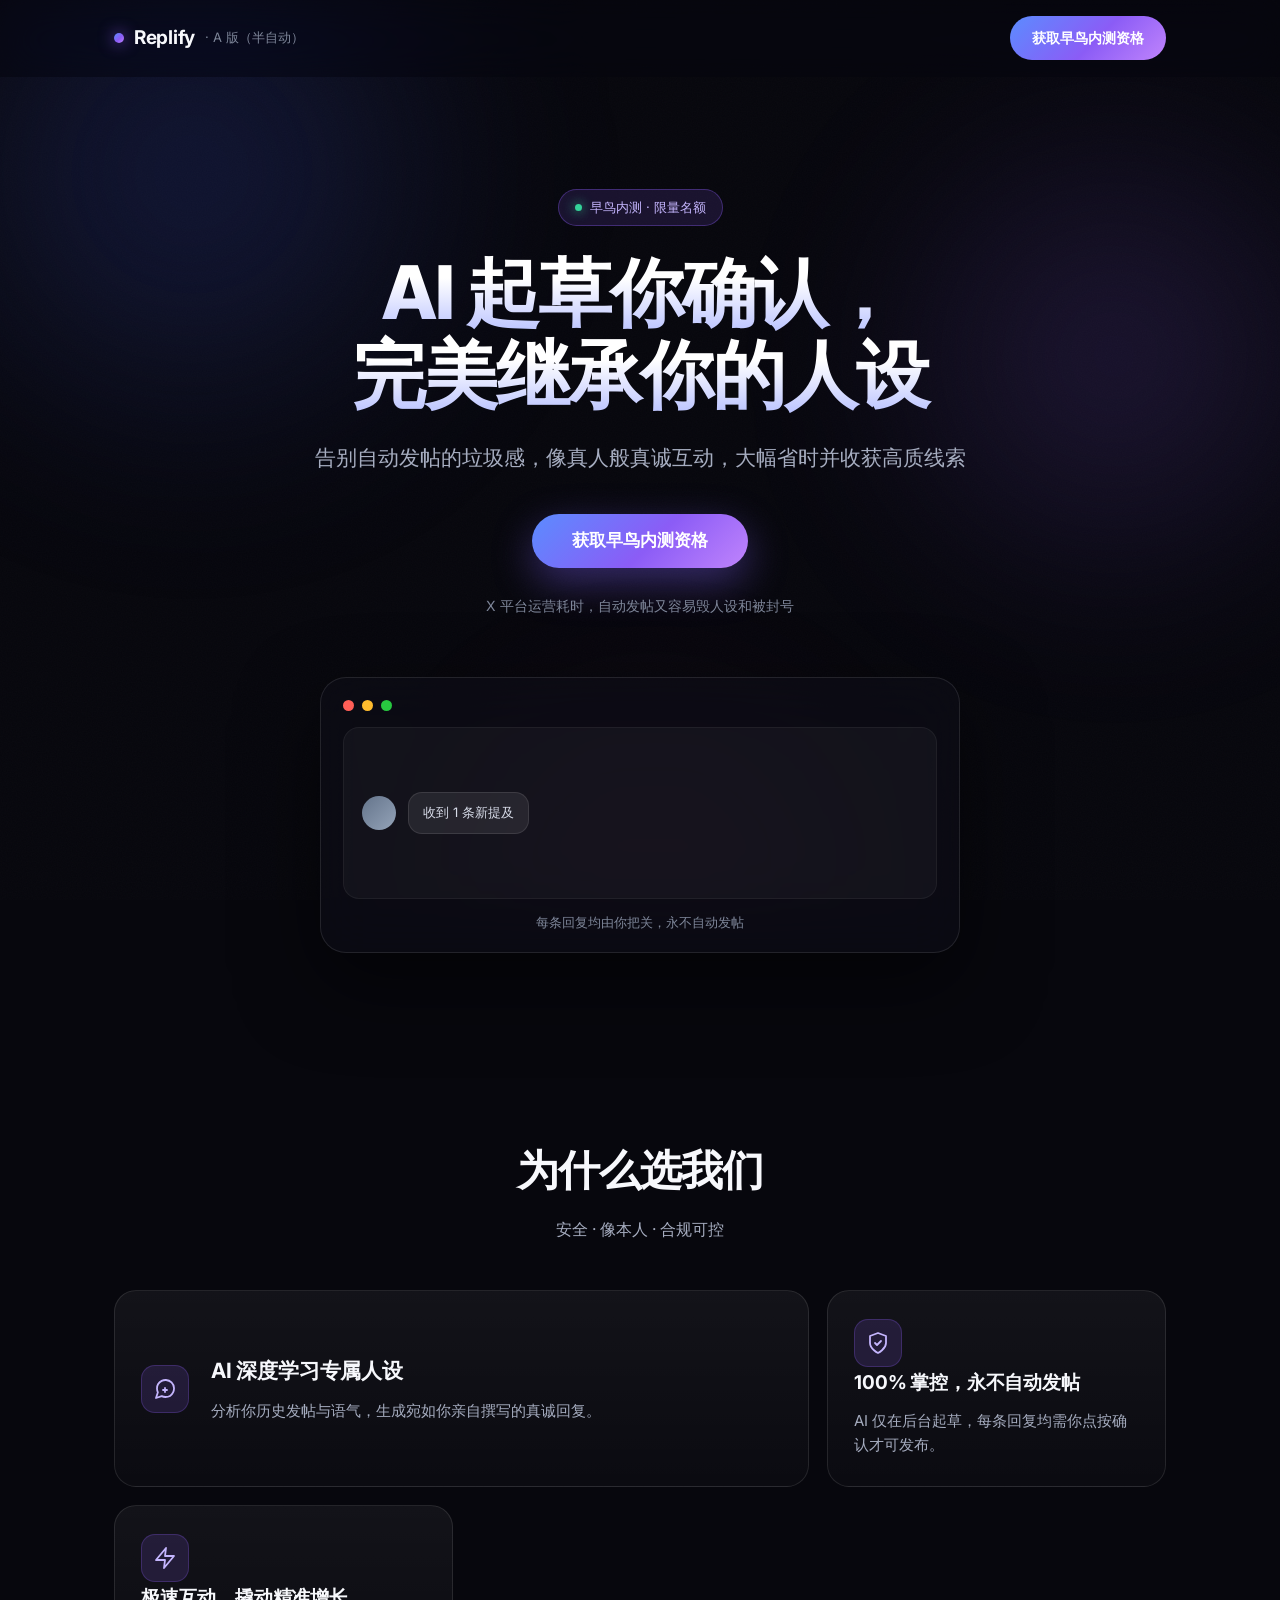
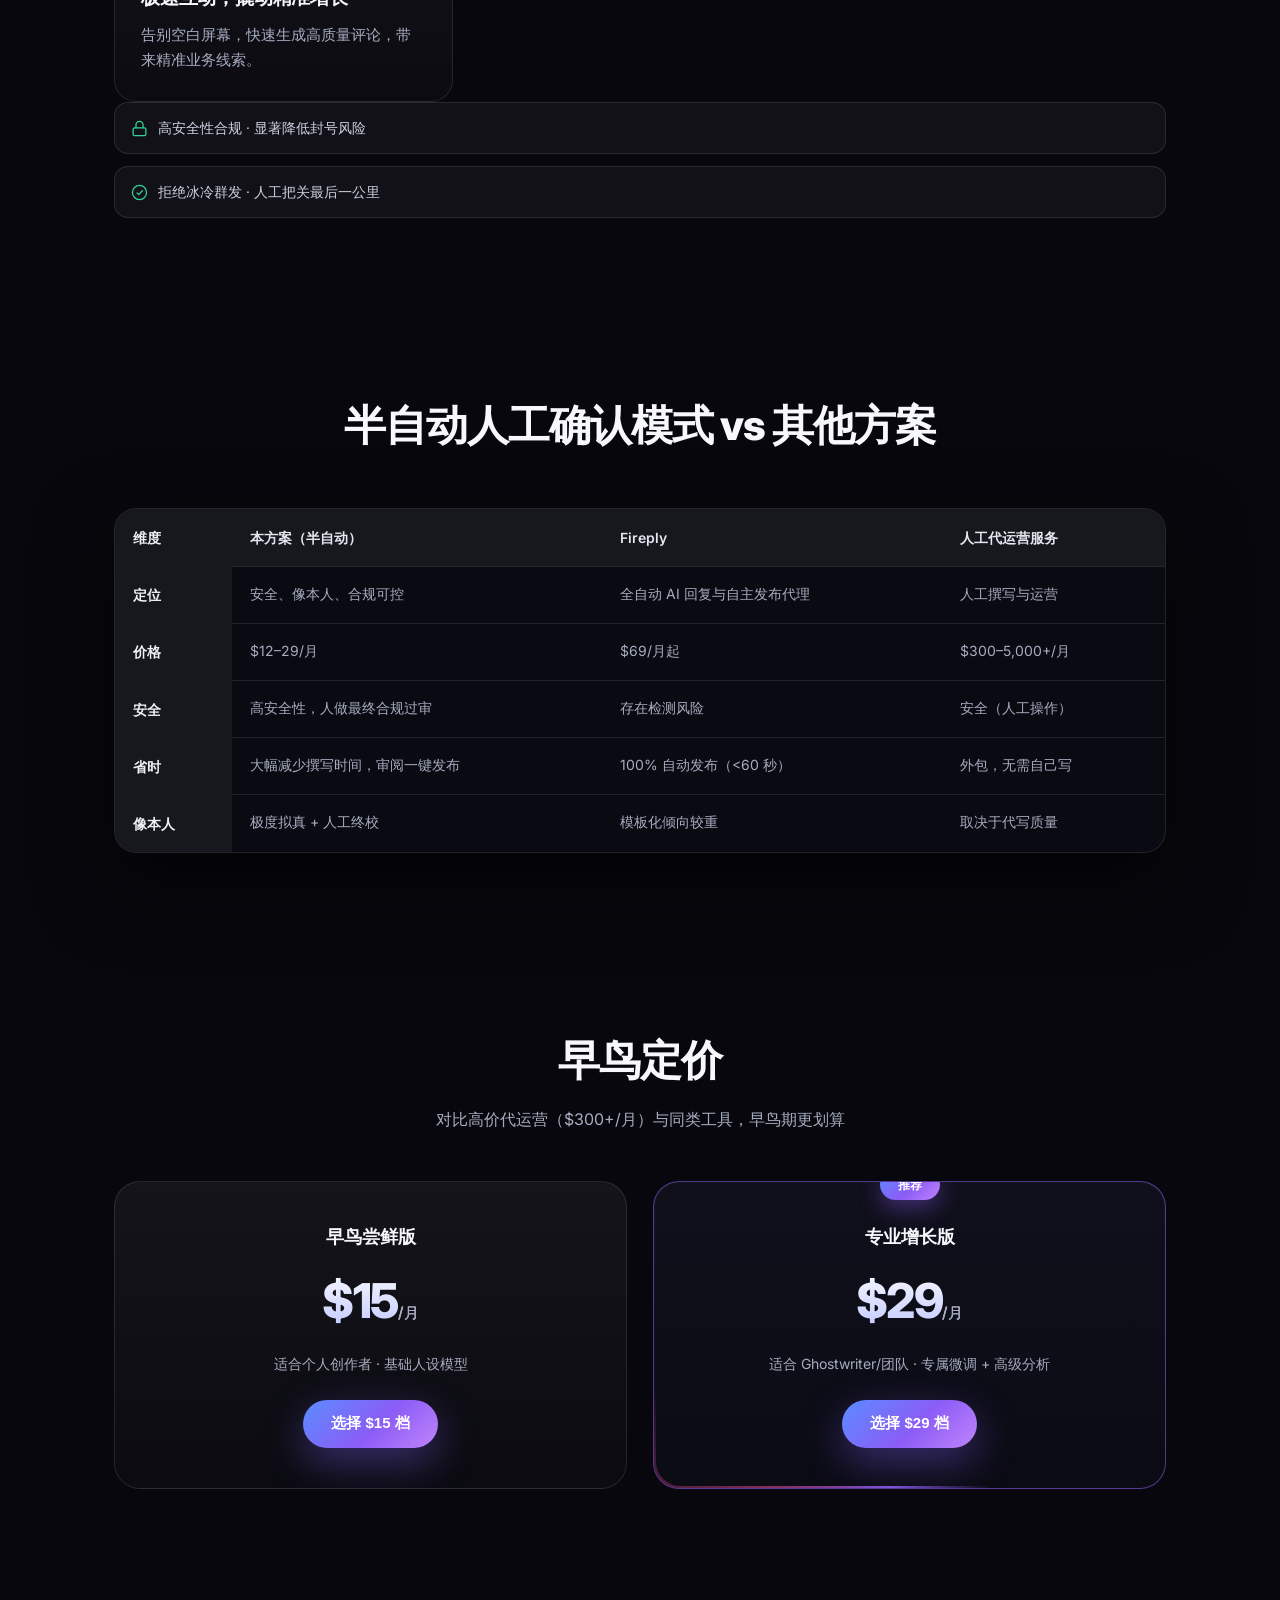
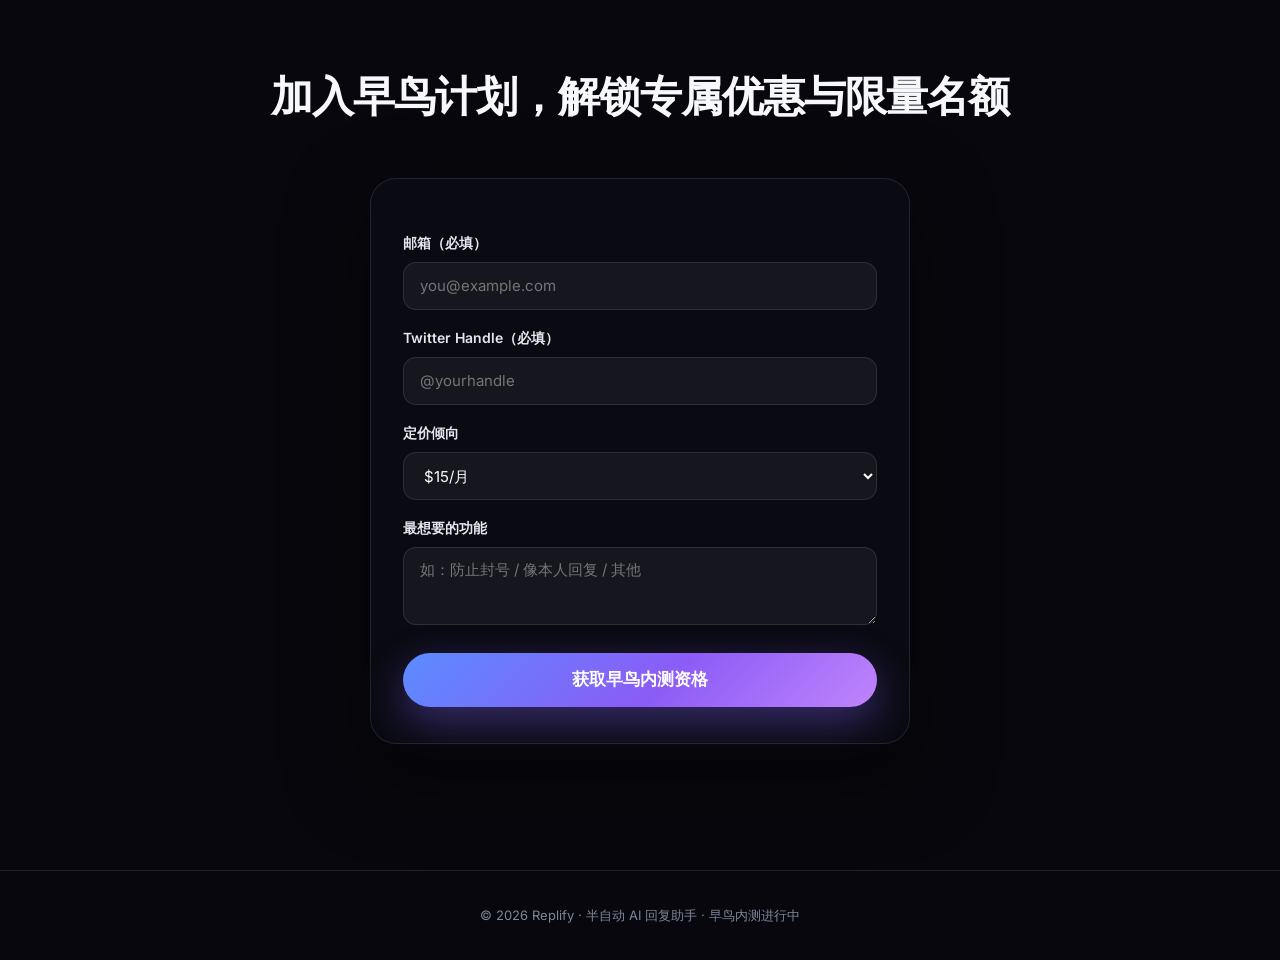
==== a/index.html @ 4a79d8d2 "接入 Cloudflare Worker 埋点端点 (b2-track)" ====
<!DOCTYPE html>
<html lang="zh-CN" data-variant="A">
<head>
<meta charset="UTF-8">
<meta name="viewport" content="width=device-width, initial-scale=1.0">
<link rel="icon" href="data:image/svg+xml,%3Csvg xmlns='http://www.w3.org/2000/svg' viewBox='0 0 32 32'%3E%3Cdefs%3E%3ClinearGradient id='g' x1='0' y1='0' x2='1' y2='1'%3E%3Cstop offset='0' stop-color='%235b8cff'/%3E%3Cstop offset='1' stop-color='%238b5cf6'/%3E%3C/linearGradient%3E%3C/defs%3E%3Crect width='32' height='32' rx='8' fill='url(%23g)'/%3E%3Ctext x='16' y='22' font-family='Arial,sans-serif' font-size='18' font-weight='bold' fill='%23fff' text-anchor='middle'%3ER%3C/text%3E%3C/svg%3E">
<title>A 版 · AI起草你确认，完美继承你的人设</title>
<link rel="preconnect" href="https://fonts.googleapis.com">
<link rel="preconnect" href="https://fonts.gstatic.com" crossorigin>
<link rel="stylesheet" href="https://fonts.googleapis.com/css2?family=Inter:wght@300;400;500;600;700;800&display=swap">
<link rel="stylesheet" href="../style.css">
</head>
<body>
<script>window.B2_TRACK_ENDPOINT = window.B2_TRACK_ENDPOINT || 'https://b2-track.luckystart142857.workers.dev/track';</script>

<!-- 装饰层：极光 + 颗粒 + 滚动进度（纯视觉，不影响可访问性） -->
<div class="aurora" aria-hidden="true"><i class="a1"></i><i class="a2"></i><i class="a3"></i></div>
<div class="grain" aria-hidden="true"></div>
<div class="scroll-progress" aria-hidden="true"></div>

<!-- 导航 -->
<nav>
  <div class="nav-inner">
    <div class="brand"><span class="dot"></span>Replify<span class="brand-sub">· A 版（半自动）</span></div>
    <a class="nav-cta" href="#lead-form" data-cta data-cta-position="nav">获取早鸟内测资格</a>
  </div>
</nav>

<!-- Hero -->
<section class="hero">
  <div class="container">
    <span class="badge">早鸟内测 · 限量名额</span>
    <h1><span class="line">AI 起草你确认，</span><span class="line">完美继承你的人设</span></h1>
    <p class="sub">告别自动发帖的垃圾感，像真人般真诚互动，大幅省时并收获高质线索</p>
    <button class="cta-btn" data-cta data-cta-position="hero_main">获取早鸟内测资格</button>
    <p class="pain">X 平台运营耗时，自动发帖又容易毁人设和被封号</p>

    <!-- 产品动图演示：AI起草 → 人工确认 → 发送 -->
    <div class="demo" role="group" aria-label="产品演示：AI 起草，你确认后发送">
      <div class="demo-head"><i style="background:#ff5f57"></i><i style="background:#febc2e"></i><i style="background:#28c840"></i></div>
      <div class="demo-stage">
        <div class="st st-0">
          <div class="msg-row"><span class="avatar av-in"></span><div class="msg-bubble">收到 1 条新提及</div></div>
        </div>
        <div class="st st-1">
          <div class="typing"><i></i><i></i><i></i><span>AI 起草中…</span></div>
        </div>
        <div class="st st-2">
          <div class="draft-row"><span class="avatar av-draft"></span><div class="draft-bars"><span class="draft-bar b1"></span><span class="draft-bar b2"></span></div></div>
          <div class="draft-tag">草稿：自然 · 像本人</div>
        </div>
        <div class="st st-3">
          <button class="confirm-cta" type="button">✓ 我确认，发送（演示）</button>
          <div class="confirm-note">仅在你确认后才会发布</div>
        </div>
        <div class="st st-4">
          <div class="sent"><span class="ok-ring">✓</span> 已发送 · 每条回复均由你把关</div>
        </div>
      </div>
      <p class="demo-note">每条回复均由你把关，永不自动发帖</p>
    </div>
  </div>
</section>

<!-- 卖点（Bento 网格） -->
<section>
  <div class="container reveal">
    <div class="sec-head" style="--i:0"><h2>为什么选我们</h2><p>安全 · 像本人 · 合规可控</p></div>
    <div class="features">
      <div class="f-card wide" style="--i:1">
        <div class="f-icon">
          <svg viewBox="0 0 24 24" fill="none" stroke="currentColor" stroke-width="1.8" stroke-linecap="round" stroke-linejoin="round" aria-hidden="true"><path d="M21 11.5a8.38 8.38 0 0 1-.9 3.8 8.5 8.5 0 0 1-7.6 4.7 8.38 8.38 0 0 1-3.8-.9L3 21l1.9-5.7a8.38 8.38 0 0 1-.9-3.8 8.5 8.5 0 0 1 4.7-7.6 8.38 8.38 0 0 1 3.8-.9h.5a8.48 8.48 0 0 1 8 8v.5z"/><path d="M12 11v4"/><path d="M10 13h4"/></svg>
        </div>
        <div class="f-text">
          <h3>AI 深度学习专属人设</h3>
          <p>分析你历史发帖与语气，生成宛如你亲自撰写的真诚回复。</p>
        </div>
      </div>
      <div class="f-card tall" style="--i:2">
        <div class="f-icon">
          <svg viewBox="0 0 24 24" fill="none" stroke="currentColor" stroke-width="1.8" stroke-linecap="round" stroke-linejoin="round" aria-hidden="true"><path d="M12 22s8-4 8-10V5l-8-3-8 3v7c0 6 8 10 8 10z"/><path d="m9 12 2 2 4-4"/></svg>
        </div>
        <h3>100% 掌控，永不自动发帖</h3>
        <p>AI 仅在后台起草，每条回复均需你点按确认才可发布。</p>
      </div>
      <div class="f-card tall" style="--i:3">
        <div class="f-icon">
          <svg viewBox="0 0 24 24" fill="none" stroke="currentColor" stroke-width="1.8" stroke-linecap="round" stroke-linejoin="round" aria-hidden="true"><path d="M13 2 3 14h9l-1 8 10-12h-9l1-8z"/></svg>
        </div>
        <h3>极速互动，撬动精准增长</h3>
        <p>告别空白屏幕，快速生成高质量评论，带来精准业务线索。</p>
      </div>
    </div>
    <div class="trust" style="--i:4">
      <span><svg viewBox="0 0 24 24" fill="none" stroke="currentColor" stroke-width="1.8" stroke-linecap="round" stroke-linejoin="round" aria-hidden="true"><rect x="3" y="11" width="18" height="11" rx="2"/><path d="M7 11V7a5 5 0 0 1 10 0v4"/></svg>高安全性合规 · 显著降低封号风险</span>
      <span><svg viewBox="0 0 24 24" fill="none" stroke="currentColor" stroke-width="1.8" stroke-linecap="round" stroke-linejoin="round" aria-hidden="true"><circle cx="12" cy="12" r="10"/><path d="m8.5 12.5 2.5 2.5 5-5.5"/></svg>拒绝冰冷群发 · 人工把关最后一公里</span>
    </div>
  </div>
</section>

<!-- 对比 -->
<section>
  <div class="container reveal">
    <div class="sec-head" style="--i:0"><h2>半自动人工确认模式 vs 其他方案</h2></div>
    <div class="tbl-wrap" style="--i:1">
      <table>
        <tr><th>维度</th><th>本方案（半自动）</th><th>Fireply</th><th>人工代运营服务</th></tr>
        <tr><th scope="row">定位</th><td>安全、像本人、合规可控</td><td>全自动 AI 回复与自主发布代理</td><td>人工撰写与运营</td></tr>
        <tr><th scope="row">价格</th><td>$12–29/月</td><td>$69/月起</td><td>$300–5,000+/月</td></tr>
        <tr><th scope="row">安全</th><td>高安全性，人做最终合规过审</td><td>存在检测风险</td><td>安全（人工操作）</td></tr>
        <tr><th scope="row">省时</th><td>大幅减少撰写时间，审阅一键发布</td><td>100% 自动发布（&lt;60 秒）</td><td>外包，无需自己写</td></tr>
        <tr><th scope="row">像本人</th><td>极度拟真 + 人工终校</td><td>模板化倾向较重</td><td>取决于代写质量</td></tr>
      </table>
    </div>
  </div>
</section>

<!-- 定价 -->
<section>
  <div class="container reveal">
    <div class="sec-head" style="--i:0"><h2>早鸟定价</h2><p>对比高价代运营（$300+/月）与同类工具，早鸟期更划算</p></div>
    <div class="pricing">
      <div class="price-card" style="--i:1">
        <h3>早鸟尝鲜版</h3>
        <div class="price">$15<span>/月</span></div>
        <p class="price-note">适合个人创作者 · 基础人设模型</p>
        <button class="cta-btn" data-cta data-cta-position="pricing_card" data-card-price="15">选择 $15 档</button>
      </div>
      <div class="price-card recommend" style="--i:2">
        <span class="flag">推荐</span>
        <h3>专业增长版</h3>
        <div class="price">$29<span>/月</span></div>
        <p class="price-note">适合 Ghostwriter/团队 · 专属微调 + 高级分析</p>
        <button class="cta-btn" data-cta data-cta-position="pricing_card" data-card-price="29">选择 $29 档</button>
      </div>
    </div>
  </div>
</section>

<!-- 表单 -->
<section>
  <div class="container reveal">
    <div class="sec-head" style="--i:0"><h2>加入早鸟计划，解锁专属优惠与限量名额</h2></div>
    <form id="lead-form" style="--i:1">
      <label for="email">邮箱（必填）</label>
      <input type="email" id="email" name="email" required placeholder="you@example.com">
      <label for="twitter">Twitter Handle（必填）</label>
      <input type="text" id="twitter" name="twitter" required placeholder="@yourhandle">
      <label for="pricing">定价倾向</label>
      <select id="pricing" name="pricing">
        <option value="15_monthly">$15/月</option>
        <option value="29_monthly">$29/月</option>
        <option value="none">还不确定</option>
      </select>
      <label for="intent">最想要的功能</label>
      <textarea id="intent" name="intent" placeholder="如：防止封号 / 像本人回复 / 其他"></textarea>
      <button type="submit" class="cta-btn" style="margin-top:20px;width:100%" data-cta data-cta-position="footer_sub">获取早鸟内测资格</button>
      <div class="form-ok" id="form-ok">✓ 已提交！我们会尽快联系你（本次为内测报名，未产生费用）。</div>
    </form>
  </div>
</section>

<footer>© 2026 Replify · 半自动 AI 回复助手 · 早鸟内测进行中</footer>

<script src="../track.js"></script>
<script src="../motion.js"></script>
<script>B2BindLeadForm(document.getElementById('lead-form'));</script>
</body>
</html>
---- style.css ----
/* ============================================================
   B2 落地页高端视觉 v8 —— 设计技能升级版
   依据：taste-skill(anti-slop) / impeccable(动效) /
         ui-ux-pro-max(Bento+可访问性) / shadcn(块结构) /
         brand-design-md(Apple 留白 + Linear 精准 + Claude 暖强调)
   设计读法：Premium Consumer SaaS Landing · Dark Tech · Bento
   唯一自变量仍 = 定位文案（A/B 共用此样式）
   ============================================================ */
:root {
  --bg: #07070d;
  --bg-soft: #0d0d16;
  --panel: rgba(255,255,255,.045);
  --panel-strong: rgba(255,255,255,.07);
  --line: rgba(255,255,255,.10);
  --line-strong: rgba(255,255,255,.17);
  --glass: rgba(13,13,22,.72);
  --ink: #f7f8fc;
  --muted: #a6adc0;
  --muted-2: #7e8699;
  --blue: #5b8cff;
  --violet: #8b5cf6;
  --pink: #ec4899;
  --green: #34d399;
  --grad: linear-gradient(135deg,#5b8cff 0%,#8b5cf6 55%,#c084fc 100%);
  --radius: 22px;
  --radius-sm: 14px;
  --shadow-lg: 0 30px 80px rgba(0,0,0,.55);
  --ease: cubic-bezier(.16,1,.3,1);
}
* { box-sizing: border-box; margin: 0; padding: 0; }
html { scroll-behavior: smooth; }
body {
  font-family: "Inter", -apple-system, BlinkMacSystemFont, "SF Pro Display", "Segoe UI", "PingFang SC", "Microsoft YaHei", sans-serif;
  background: var(--bg);
  color: var(--ink);
  line-height: 1.65;
  -webkit-font-smoothing: antialiased;
  text-rendering: optimizeLegibility;
  overflow-x: hidden;
}
.container { max-width: 1100px; margin: 0 auto; padding: 0 24px; }

/* ========== 装饰层：极光 + 颗粒 + 滚动进度 ========== */
.aurora { position: fixed; inset: 0; z-index: -1; overflow: hidden; pointer-events: none; }
.aurora i { position: absolute; border-radius: 50%; filter: blur(90px); opacity: .5; will-change: transform; }
.aurora .a1 { width: 58vw; height: 58vw; left: -14vw; top: -22vh; background: radial-gradient(circle, rgba(59,80,200,.55), transparent 62%); animation: drift1 26s ease-in-out infinite alternate; }
.aurora .a2 { width: 50vw; height: 50vw; right: -12vw; top: 4vh; background: radial-gradient(circle, rgba(139,92,246,.42), transparent 60%); animation: drift2 32s ease-in-out infinite alternate; }
.aurora .a3 { width: 42vw; height: 42vw; left: 30vw; bottom: -28vh; background: radial-gradient(circle, rgba(236,72,153,.20), transparent 62%); animation: drift3 38s ease-in-out infinite alternate; }
@keyframes drift1 { from { transform: translate3d(0,0,0) scale(1); } to { transform: translate3d(6vw,4vh,0) scale(1.08); } }
@keyframes drift2 { from { transform: translate3d(0,0,0) scale(1); } to { transform: translate3d(-5vw,6vh,0) scale(1.12); } }
@keyframes drift3 { from { transform: translate3d(0,0,0) scale(1); } to { transform: translate3d(4vw,-5vh,0) scale(1.1); } }
.grain { position: fixed; inset: 0; z-index: 0; pointer-events: none; opacity: .05; background-image: url("data:image/svg+xml,%3Csvg xmlns='http://www.w3.org/2000/svg' width='200' height='200'%3E%3Cfilter id='n'%3E%3CfeTurbulence type='fractalNoise' baseFrequency='0.8' numOctaves='2'/%3E%3C/filter%3E%3Crect width='100%25' height='100%25' filter='url(%23n)' opacity='0.5'/%3E%3C/svg%3E"); }
.scroll-progress { position: fixed; top: 0; left: 0; height: 2px; width: 0; background: linear-gradient(90deg, var(--blue), var(--violet), var(--pink)); z-index: 300; transition: width .1s linear; }

/* ========== 顶部导航（玻璃拟态 + 滚动态） ========== */
nav {
  position: sticky; top: 0; z-index: 100;
  backdrop-filter: blur(20px) saturate(160%); -webkit-backdrop-filter: blur(20px) saturate(160%);
  background: rgba(7,7,13,.55);
  border-bottom: 1px solid transparent;
  transition: background .3s, box-shadow .3s, border-color .3s;
}
nav.scrolled { background: rgba(7,7,13,.82); border-bottom-color: var(--line); box-shadow: 0 10px 34px rgba(0,0,0,.35); }
.nav-inner { display: flex; align-items: center; justify-content: space-between; padding: 16px 24px; max-width: 1100px; margin: 0 auto; }
.brand { font-size: 19px; font-weight: 700; letter-spacing: -0.3px; display: flex; align-items: center; gap: 10px; }
.brand .dot { width: 10px; height: 10px; border-radius: 50%; background: var(--grad); box-shadow: 0 0 16px rgba(139,92,246,.9); }
.brand-sub { color: var(--muted-2); font-weight: 400; font-size: 13px; letter-spacing: 0; }
.nav-cta { min-height: 44px; display: inline-flex; align-items: center; font-size: 14px; font-weight: 600; padding: 0 22px; border-radius: 999px; background: var(--grad); color: #fff; text-decoration: none; transition: transform .2s var(--ease), box-shadow .25s, filter .2s; }
.nav-cta:hover { transform: translateY(-1px); box-shadow: 0 10px 28px rgba(139,92,246,.45); filter: brightness(1.08); }

/* ========== Hero ========== */
.hero { text-align: center; padding: 112px 0 96px; position: relative; }
.badge { display: inline-flex; align-items: center; gap: 8px; background: rgba(139,92,246,.14); color: #c4b5fd; border: 1px solid rgba(139,92,246,.35); padding: 7px 16px; border-radius: 999px; font-size: 13px; margin-bottom: 26px; animation: riseIn .7s var(--ease) both; }
.badge::before { content: ""; width: 7px; height: 7px; border-radius: 50%; background: var(--green); box-shadow: 0 0 12px var(--green); animation: livePulse 2s ease-in-out infinite; }
@keyframes livePulse { 0%,100% { box-shadow: 0 0 0 0 rgba(52,211,153,.5); } 50% { box-shadow: 0 0 0 7px rgba(52,211,153,0); } }
h1 { font-size: clamp(42px, 6vw, 74px); font-weight: 800; letter-spacing: -2px; line-height: 1.1; max-width: 820px; margin: 0 auto; }
h1 .line { display: block; background: linear-gradient(180deg, #fff 32%, #b9c2ff 100%); -webkit-background-clip: text; background-clip: text; -webkit-text-fill-color: transparent; animation: riseIn .8s var(--ease) both; }
h1 .line + .line { animation-delay: .1s; }
@keyframes riseIn { from { opacity: 0; transform: translateY(28px); } to { opacity: 1; transform: none; } }
.sub { font-size: clamp(17px, 2vw, 21px); color: var(--muted); max-width: 660px; margin: 26px auto 38px; animation: riseIn .8s var(--ease) .18s both; }
.cta-btn { position: relative; overflow: hidden; display: inline-flex; align-items: center; justify-content: center; min-height: 54px; background: var(--grad); color: #fff; padding: 0 40px; border-radius: 999px; font-size: 17px; font-weight: 600; border: none; cursor: pointer; text-decoration: none; box-shadow: 0 14px 40px rgba(124,94,246,.4); transition: transform .2s var(--ease), box-shadow .25s, filter .2s; animation: riseIn .8s var(--ease) .26s both; }
.cta-btn:hover { transform: translateY(-2px) scale(1.02); box-shadow: 0 20px 52px rgba(124,94,246,.55); filter: brightness(1.08); }
.cta-btn:active { transform: translateY(0) scale(.99); }
.cta-btn::after { content: ""; position: absolute; top: 0; left: -80%; width: 45%; height: 100%; background: linear-gradient(105deg, transparent, rgba(255,255,255,.4), transparent); transform: skewX(-20deg); animation: shine 3.6s ease-in-out infinite; }
@keyframes shine { 0%,55% { left: -80%; } 100% { left: 140%; } }
.pain { color: var(--muted-2); font-size: 14px; margin-top: 26px; animation: riseIn .8s var(--ease) .34s both; }

/* ========== 产品动图演示（focal moment） ========== */
.demo { position: relative; max-width: 640px; margin: 60px auto 0; text-align: left; background: var(--glass); border: 1px solid var(--line); border-radius: 26px; padding: 22px 22px 18px; box-shadow: var(--shadow-lg); backdrop-filter: blur(26px) saturate(150%); -webkit-backdrop-filter: blur(26px) saturate(150%); animation: riseIn .9s var(--ease) .4s both; }
.demo-head { display: flex; align-items: center; gap: 8px; margin-bottom: 16px; }
.demo-head i { width: 11px; height: 11px; border-radius: 50%; display: inline-block; }
.demo-stage { position: relative; min-height: 172px; background: rgba(255,255,255,.035); border: 1px solid rgba(255,255,255,.05); border-radius: 16px; overflow: hidden; }
.st { position: absolute; inset: 0; padding: 18px; display: flex; flex-direction: column; justify-content: center; gap: 12px; opacity: 0; transform: translateY(12px); transition: opacity .45s var(--ease), transform .45s var(--ease); }
.demo.st0 .st-0, .demo.st1 .st-1, .demo.st2 .st-2, .demo.st3 .st-3, .demo.st4 .st-4, .demo.static .st-4 { opacity: 1; transform: none; }
.demo.static .st-3, .demo.static .st-2, .demo.static .st-1, .demo.static .st-0 { opacity: 0; }
/* A/B 状态 0：收到/监控 */
.msg-row { display: flex; align-items: center; gap: 12px; }
.avatar { width: 34px; height: 34px; border-radius: 50%; flex-shrink: 0; }
.av-in { background: linear-gradient(135deg,#64748b,#94a3b8); }
.av-draft { background: linear-gradient(135deg,#5b8cff,#8b5cf6); }
.msg-bubble { background: rgba(255,255,255,.08); border: 1px solid var(--line); border-radius: 14px; padding: 9px 14px; font-size: 13px; color: #d7dbe8; }
.monitor-row { display: flex; align-items: center; gap: 14px; }
.radar { position: relative; width: 52px; height: 52px; border-radius: 50%; border: 1px solid rgba(139,92,246,.55); overflow: hidden; flex-shrink: 0; background: rgba(139,92,246,.08); }
.radar::before { content: ""; position: absolute; inset: -30%; background: conic-gradient(from 0deg, rgba(139,92,246,.9), transparent 70deg); animation: spin 2.4s linear infinite; }
@keyframes spin { to { transform: rotate(360deg); } }
.radar::after { content: ""; position: absolute; inset: 38%; border-radius: 50%; background: rgba(139,92,246,.6); }
.monitor-text { font-size: 14px; color: #d7dbe8; }
.monitor-text small { display: block; color: var(--muted-2); font-size: 12px; margin-top: 2px; }
/* 状态 1：AI 起草（打字点） */
.typing { display: flex; align-items: center; gap: 9px; color: #c4b5fd; font-size: 13px; }
.typing i { width: 7px; height: 7px; border-radius: 50%; background: currentColor; animation: blink 1.2s ease-in-out infinite; }
.typing i:nth-child(2) { animation-delay: .16s; }
.typing i:nth-child(3) { animation-delay: .32s; }
@keyframes blink { 0%,80%,100% { opacity: .22; transform: translateY(0); } 40% { opacity: 1; transform: translateY(-3px); } }
/* 状态 2：草稿出现（进度条填充） */
.draft-row { display: flex; align-items: center; gap: 12px; }
.draft-bars { flex: 1; display: flex; flex-direction: column; gap: 8px; }
.draft-bar { height: 11px; border-radius: 6px; background: linear-gradient(90deg, var(--blue), var(--violet)); transform-origin: left; animation: fillBar 1.1s var(--ease) both; }
.draft-bar.b2 { width: 68%; animation-delay: .14s; }
@keyframes fillBar { from { transform: scaleX(0); } to { transform: scaleX(1); } }
.draft-tag { font-size: 12px; color: var(--muted-2); }
/* 状态 3：确认按钮（呼吸光圈） */
.confirm-cta { align-self: flex-start; display: inline-flex; align-items: center; gap: 8px; background: var(--grad); color: #fff; border: none; border-radius: 999px; padding: 11px 24px; font-size: 14px; font-weight: 600; cursor: pointer; animation: confirmPulse 1.7s ease-in-out infinite; }
@keyframes confirmPulse { 0%,100% { box-shadow: 0 0 0 0 rgba(139,92,246,.5); } 50% { box-shadow: 0 0 0 11px rgba(139,92,246,0); } }
.confirm-note { font-size: 12px; color: var(--muted-2); }
/* 状态 4：已发送 */
.sent { display: flex; align-items: center; gap: 12px; color: var(--green); font-size: 15px; font-weight: 600; }
.ok-ring { width: 24px; height: 24px; border-radius: 50%; background: rgba(52,211,153,.14); border: 1px solid rgba(52,211,153,.55); display: inline-flex; align-items: center; justify-content: center; font-size: 13px; color: var(--green); animation: popIn .5s var(--ease) both; }
@keyframes popIn { from { transform: scale(.4); opacity: 0; } to { transform: scale(1); opacity: 1; } }
.demo-note { text-align: center; font-size: 12.5px; color: var(--muted-2); margin-top: 14px; }

/* ========== 区块标题 ========== */
section { padding: 86px 0; }
.sec-head { text-align: center; margin-bottom: 48px; }
.sec-head h2 { font-size: clamp(28px, 3.6vw, 42px); letter-spacing: -1px; font-weight: 800; }
.sec-head p { color: var(--muted); margin-top: 12px; font-size: 16px; }

/* ========== 卖点：Bento 网格 ========== */
.features { display: grid; grid-template-columns: repeat(6, 1fr); gap: 18px; }
.f-card { position: relative; overflow: hidden; grid-column: span 3; background: linear-gradient(180deg, rgba(255,255,255,.05), rgba(255,255,255,.02)); border: 1px solid var(--line); border-radius: var(--radius); padding: 28px 26px; transition: transform .25s var(--ease), border-color .25s, box-shadow .25s; }
.f-card::before { content: ""; position: absolute; top: 0; left: 0; right: 0; height: 1px; background: linear-gradient(90deg, transparent, rgba(255,255,255,.25), transparent); opacity: 0; transition: opacity .3s; }
.f-card:hover { transform: translateY(-4px); border-color: rgba(139,92,246,.42); box-shadow: 0 18px 50px rgba(0,0,0,.5); }
.f-card:hover::before { opacity: 1; }
.f-card.wide { grid-column: span 4; display: grid; grid-template-columns: auto 1fr; gap: 22px; align-items: center; }
.f-card.tall { grid-column: span 2; }
.f-icon { width: 48px; height: 48px; border-radius: 14px; display: flex; align-items: center; justify-content: center; background: rgba(139,92,246,.15); color: #c4b5fd; flex-shrink: 0; box-shadow: inset 0 0 0 1px rgba(139,92,246,.25); }
.f-icon svg { width: 24px; height: 24px; }
.f-card h3 { font-size: 19px; margin-bottom: 10px; letter-spacing: -0.2px; font-weight: 700; }
.f-card.wide h3 { font-size: 21px; }
.f-card p { color: var(--muted); font-size: 15px; }
.trust { grid-column: span 2; display: flex; flex-direction: column; gap: 12px; justify-content: center; }
.trust span { display: flex; align-items: center; gap: 10px; background: var(--panel); border: 1px solid var(--line); border-radius: var(--radius-sm); padding: 14px 16px; font-size: 13.5px; color: #cdd2e0; }
.trust svg { width: 17px; height: 17px; flex-shrink: 0; color: var(--green); }

/* ========== 对比表 ========== */
.tbl-wrap { border: 1px solid var(--line); border-radius: var(--radius); overflow: hidden; background: var(--glass); box-shadow: var(--shadow-lg); backdrop-filter: blur(20px); -webkit-backdrop-filter: blur(20px); }
table { width: 100%; border-collapse: collapse; font-size: 14px; }
th { text-align: left; padding: 17px 18px; background: rgba(255,255,255,.05); font-weight: 600; color: #e4e7f0; }
td { padding: 15px 18px; border-top: 1px solid var(--line); color: var(--muted); vertical-align: top; }
tr:hover td { background: rgba(139,92,246,.05); }
td:first-child, th:first-child { font-weight: 600; color: #eef0f7; }

/* ========== 定价 ========== */
.pricing { display: grid; grid-template-columns: repeat(2, 1fr); gap: 26px; }
.price-card { position: relative; overflow: hidden; background: linear-gradient(180deg, rgba(255,255,255,.055), rgba(255,255,255,.02)); border: 1px solid var(--line); border-radius: 26px; padding: 40px 32px; text-align: center; transition: transform .25s var(--ease), box-shadow .25s, border-color .25s; }
.price-card:hover { transform: translateY(-5px); box-shadow: 0 22px 56px rgba(0,0,0,.5); }
.price-card.recommend { border-color: rgba(139,92,246,.55); }
.price-card.recommend::before { content: ""; position: absolute; left: 50%; top: 50%; width: 240%; aspect-ratio: 1; transform: translate(-50%,-50%) rotate(0deg); background: conic-gradient(from 0deg, transparent 0 42%, rgba(139,92,246,.9) 52%, rgba(236,72,153,.55) 62%, transparent 72% 100%); animation: rotateSlow 7s linear infinite; pointer-events: none; }
.price-card.recommend::after { content: ""; position: absolute; inset: 1.5px; border-radius: 24.5px; background: linear-gradient(180deg, #10101c, #0b0b14); pointer-events: none; }
.price-card.recommend > * { position: relative; z-index: 1; }
@keyframes rotateSlow { to { transform: translate(-50%,-50%) rotate(360deg); } }
.price-card .flag { position: absolute; top: -13px; left: 50%; transform: translateX(-50%); background: var(--grad); color: #fff; font-size: 12px; font-weight: 700; padding: 6px 18px; border-radius: 999px; box-shadow: 0 8px 22px rgba(139,92,246,.4); z-index: 2; }
.price-card h3 { font-size: 18px; margin-bottom: 10px; font-weight: 700; }
.price { font-size: 48px; font-weight: 800; letter-spacing: -1.5px; background: linear-gradient(180deg,#fff,#b9c2ff); -webkit-background-clip: text; background-clip: text; -webkit-text-fill-color: transparent; }
.price span { font-size: 15px; color: var(--muted); -webkit-text-fill-color: var(--muted); font-weight: 500; letter-spacing: 0; }
.price-note { color: var(--muted); font-size: 14px; margin: 12px 0 24px; }
.price-card .cta-btn { font-size: 15px; min-height: 48px; padding: 0 28px; animation: none; }

/* ========== 表单 ========== */
form { background: var(--glass); border: 1px solid var(--line); border-radius: 26px; padding: 36px 32px; max-width: 540px; margin: 0 auto; box-shadow: var(--shadow-lg); backdrop-filter: blur(24px); -webkit-backdrop-filter: blur(24px); }
label { display: block; margin: 16px 0 8px; font-size: 14px; font-weight: 600; color: #e4e7f0; }
input, select, textarea { width: 100%; min-height: 48px; padding: 12px 16px; border: 1px solid var(--line); border-radius: 13px; font-size: 15px; font-family: inherit; background: rgba(255,255,255,.05); color: #fff; transition: border-color .2s, box-shadow .2s; }
input:focus, select:focus, textarea:focus { outline: none; border-color: rgba(139,92,246,.65); box-shadow: 0 0 0 3px rgba(139,92,246,.18); }
select option { background: #14141f; color: #fff; }
textarea { resize: vertical; min-height: 78px; }
.form-ok { display: none; background: rgba(52,211,153,.12); color: var(--green); border: 1px solid rgba(52,211,153,.4); border-radius: 13px; padding: 13px 16px; margin-top: 16px; font-size: 14px; }

/* ========== 滚动浮现 + 交错（track.js 提供 .js-ready/.in） ========== */
.js-ready .reveal { opacity: 0; transform: translateY(30px); transition: opacity .75s var(--ease), transform .75s var(--ease); }
.reveal.in { opacity: 1; transform: none; }
.js-ready .reveal .f-card, .js-ready .reveal .trust, .js-ready .reveal .tbl-wrap, .js-ready .reveal .price-card, .js-ready .reveal .sec-head { opacity: 0; transform: translateY(20px); transition: opacity .55s var(--ease) calc(var(--i, 0) * 90ms), transform .55s var(--ease) calc(var(--i, 0) * 90ms); }
.reveal.in .f-card, .reveal.in .trust, .reveal.in .tbl-wrap, .reveal.in .price-card, .reveal.in .sec-head { opacity: 1; transform: none; }

footer { text-align: center; color: var(--muted-2); padding: 34px 0; font-size: 13px; border-top: 1px solid var(--line); margin-top: 40px; }

/* ========== 可访问性：焦点环 + 触控 + 动效开关 ========== */
:focus-visible { outline: 2px solid var(--blue); outline-offset: 3px; border-radius: 8px; }
@media (max-width: 760px) {
  .features, .pricing { grid-template-columns: 1fr; }
  .f-card.wide, .f-card.tall, .f-card, .trust { grid-column: span 1; }
  .f-card.wide { grid-template-columns: 1fr; }
  .hero { padding: 76px 0 64px; }
  .nav-inner { padding: 12px 16px; }
  h1 { letter-spacing: -1px; }
}
@media (prefers-reduced-motion: reduce) {
  *, *::before, *::after { animation-duration: .01ms !important; animation-iteration-count: 1 !important; transition-duration: .01ms !important; scroll-behavior: auto !important; }
  .aurora i { animation: none; }
  .cta-btn::after { display: none; }
}
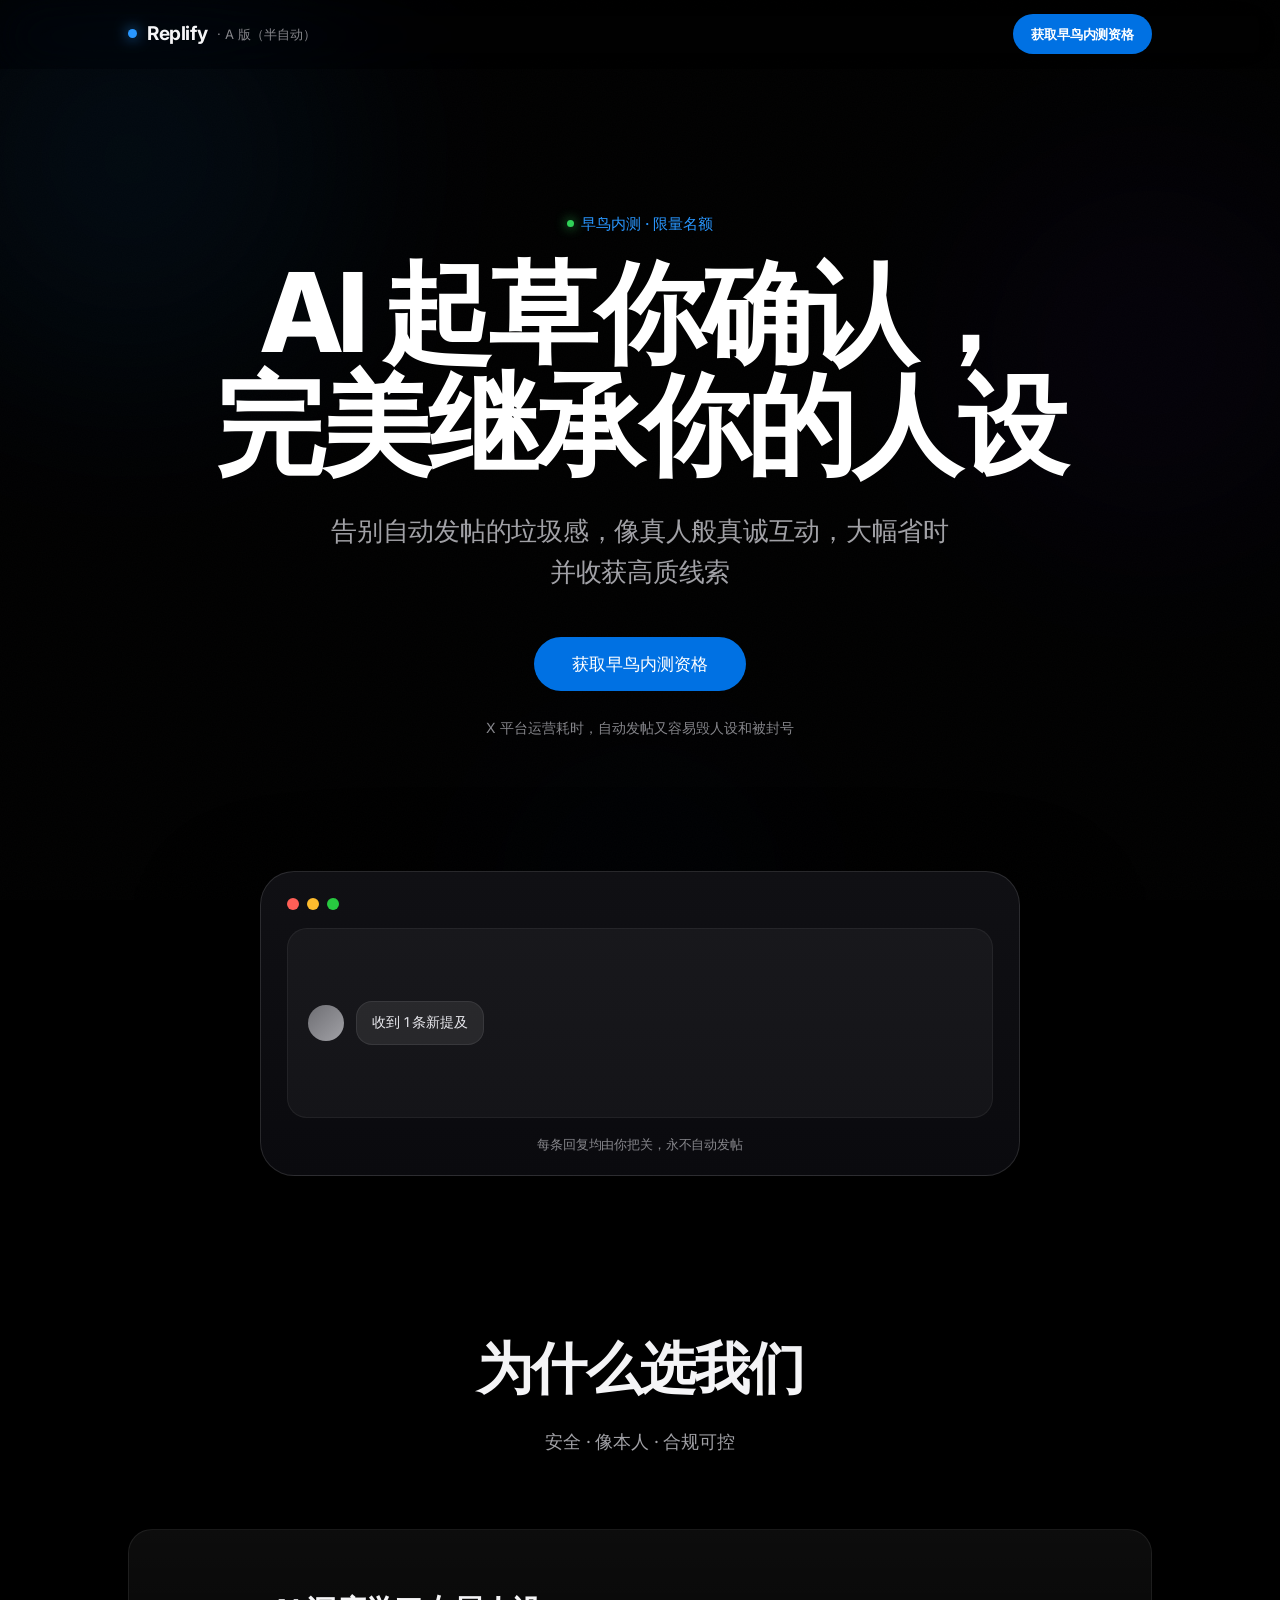
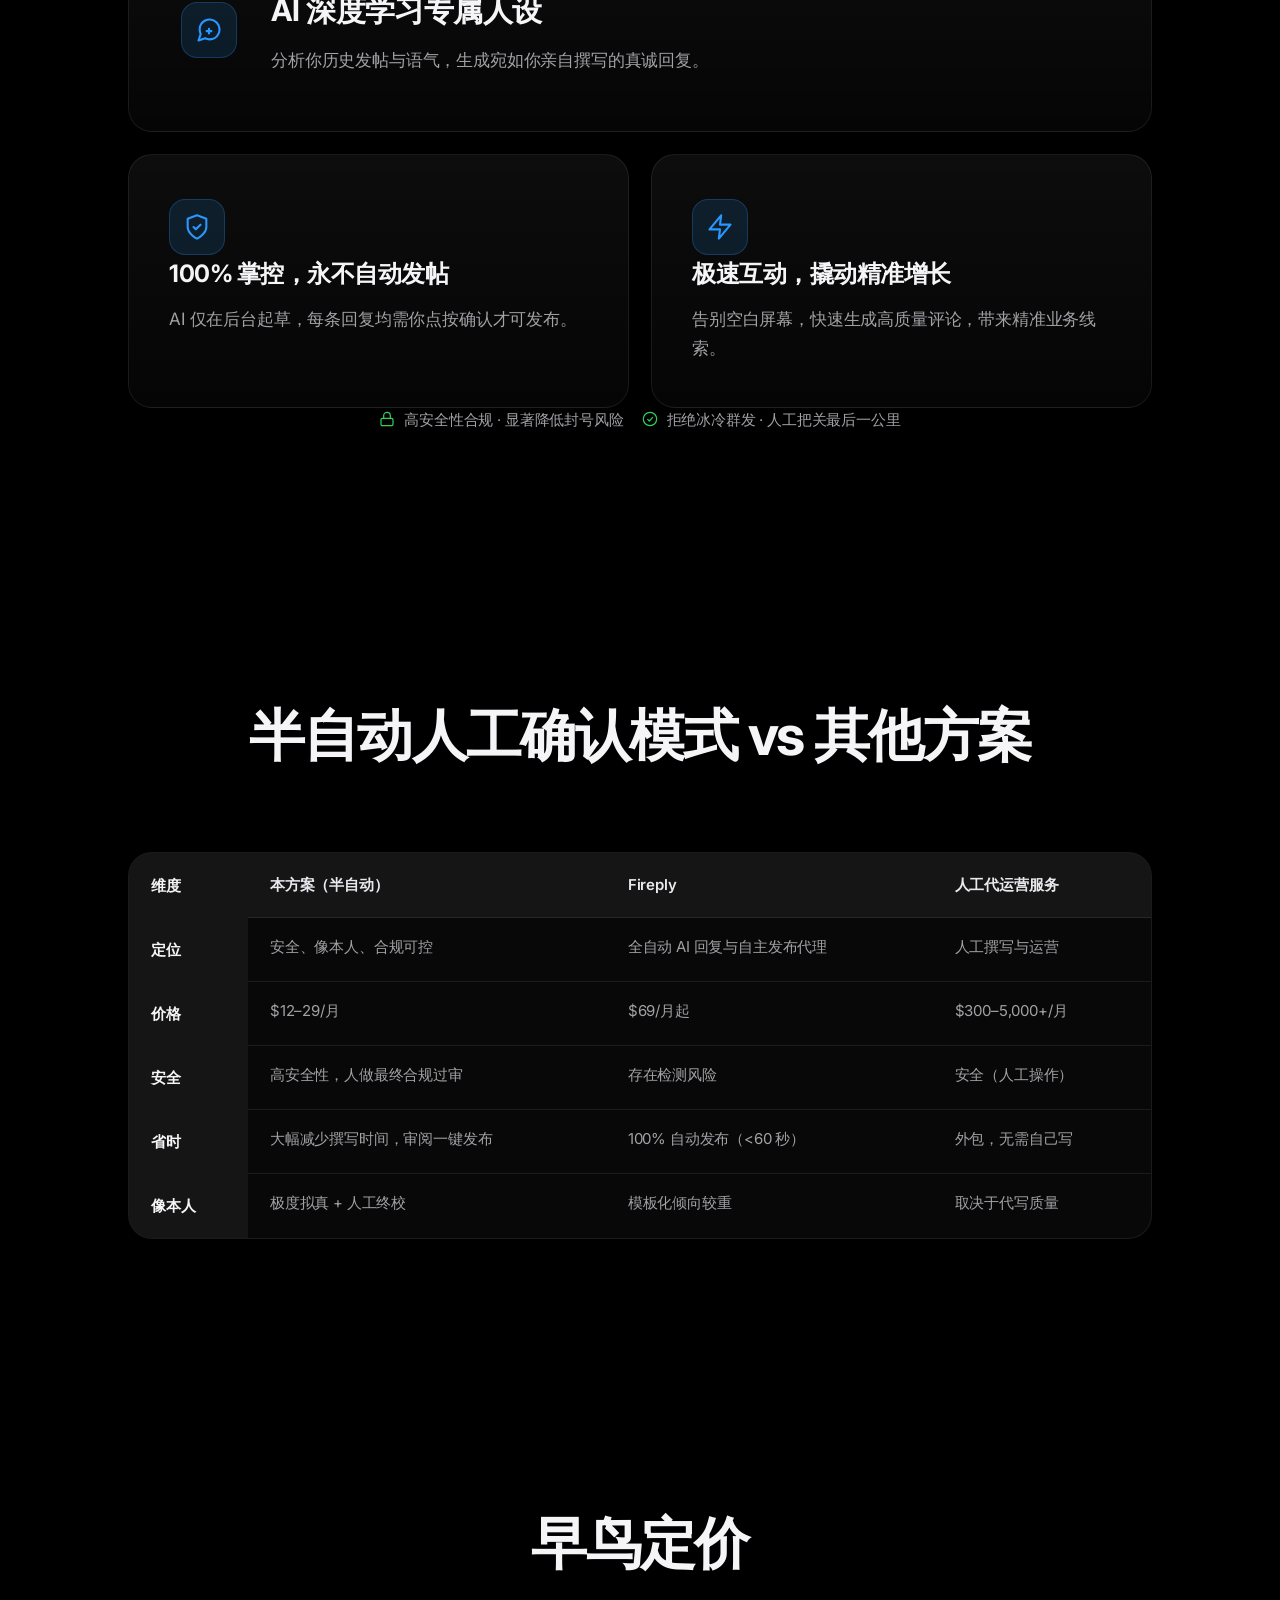
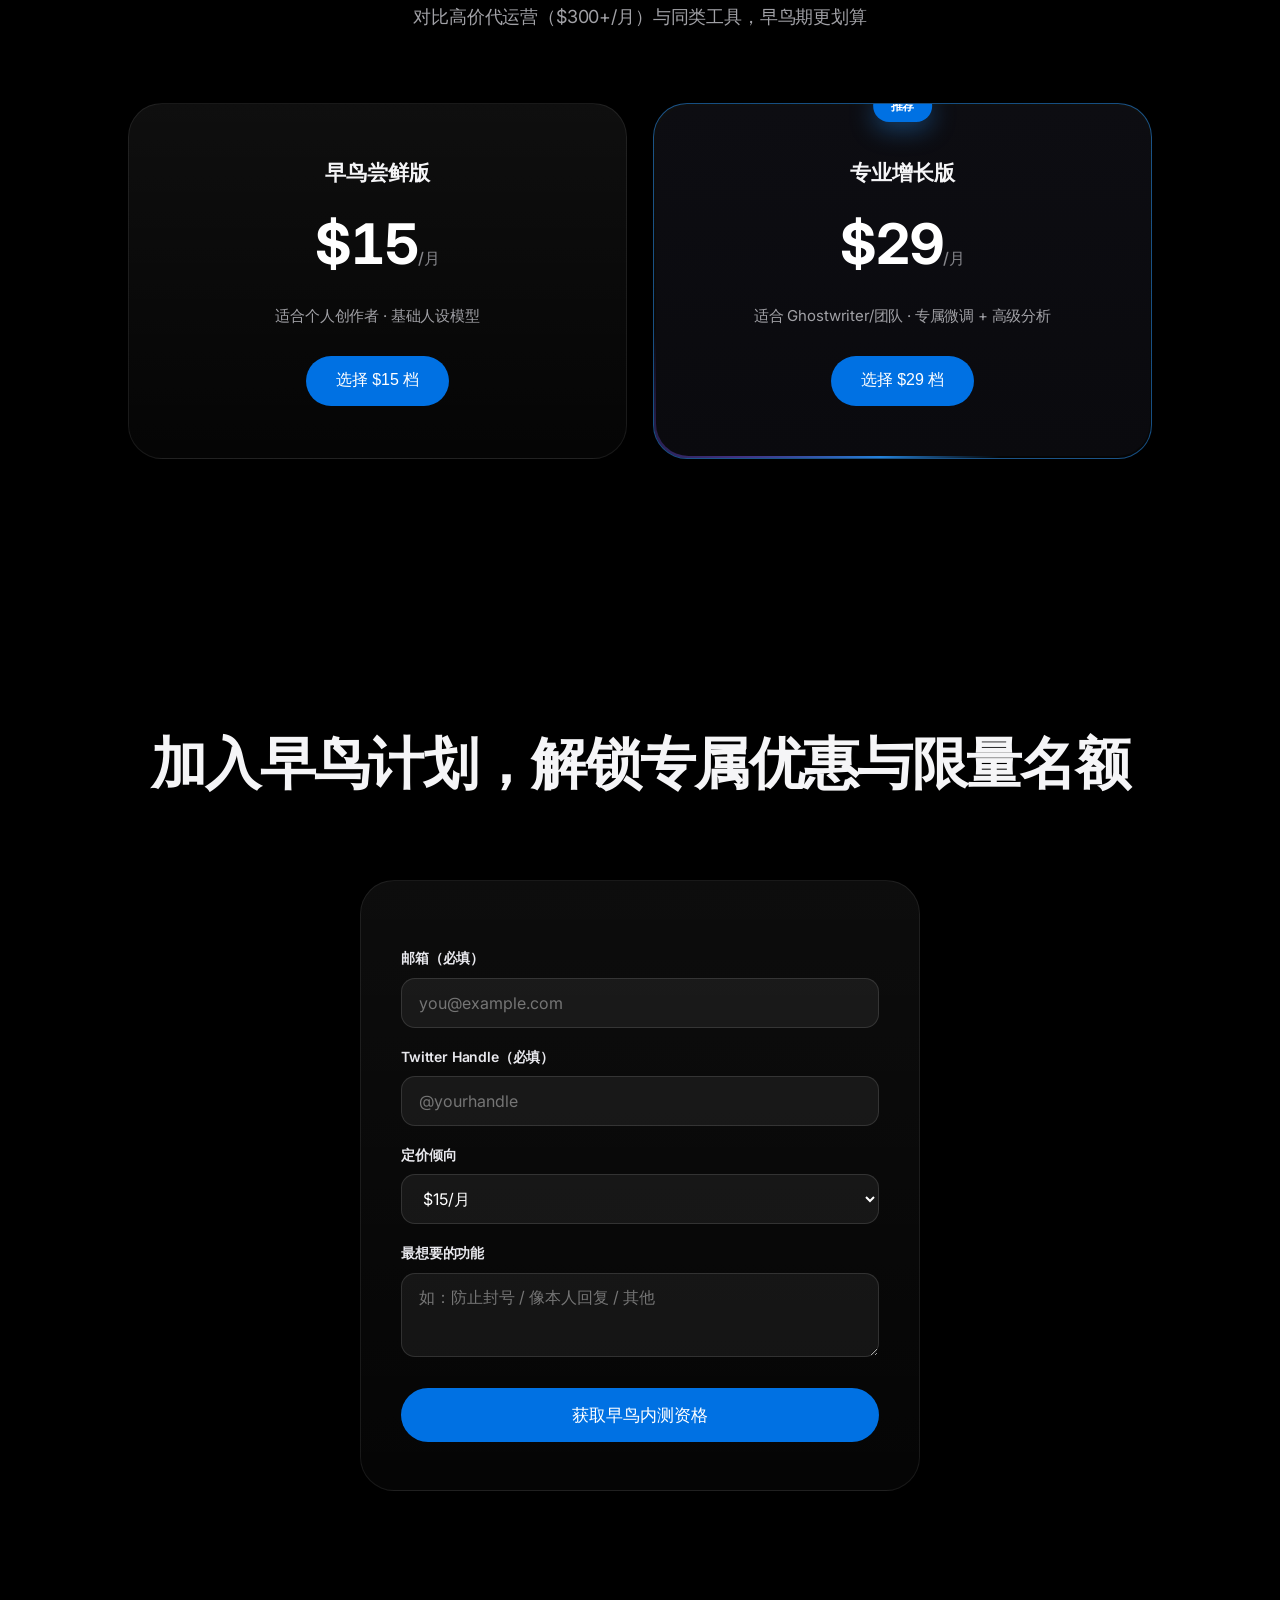
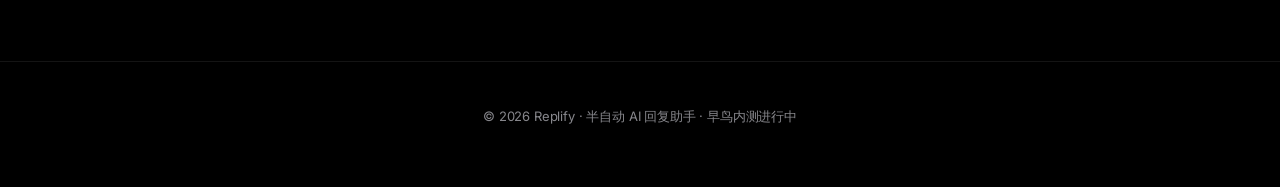
==== commit af9ab443: "v10 Apple 风格重设计: 深空黑/巨字/SF字体/大留白/滚动视差动效" ====
--- a/a/index.html
+++ b/a/index.html
@@ -3,8 +3,8 @@
 <head>
 <meta charset="UTF-8">
 <meta name="viewport" content="width=device-width, initial-scale=1.0">
-<link rel="icon" href="data:image/svg+xml,%3Csvg xmlns='http://www.w3.org/2000/svg' viewBox='0 0 32 32'%3E%3Cdefs%3E%3ClinearGradient id='g' x1='0' y1='0' x2='1' y2='1'%3E%3Cstop offset='0' stop-color='%235b8cff'/%3E%3Cstop offset='1' stop-color='%238b5cf6'/%3E%3C/linearGradient%3E%3C/defs%3E%3Crect width='32' height='32' rx='8' fill='url(%23g)'/%3E%3Ctext x='16' y='22' font-family='Arial,sans-serif' font-size='18' font-weight='bold' fill='%23fff' text-anchor='middle'%3ER%3C/text%3E%3C/svg%3E">
 <title>A 版 · AI起草你确认，完美继承你的人设</title>
+<link rel="icon" href="data:image/svg+xml,%3Csvg xmlns='http://www.w3.org/2000/svg' viewBox='0 0 32 32'%3E%3Cdefs%3E%3ClinearGradient id='g' x1='0' y1='0' x2='1' y2='1'%3E%3Cstop offset='0' stop-color='%232997ff'/%3E%3Cstop offset='1' stop-color='%235e5ce6'/%3E%3C/linearGradient%3E%3C/defs%3E%3Crect width='32' height='32' rx='8' fill='url(%23g)'/%3E%3Ctext x='16' y='22' font-family='Arial,sans-serif' font-size='18' font-weight='bold' fill='%23fff' text-anchor='middle'%3ER%3C/text%3E%3C/svg%3E">
 <link rel="preconnect" href="https://fonts.googleapis.com">
 <link rel="preconnect" href="https://fonts.gstatic.com" crossorigin>
 <link rel="stylesheet" href="https://fonts.googleapis.com/css2?family=Inter:wght@300;400;500;600;700;800&display=swap">
@@ -13,7 +13,7 @@
 <body>
 <script>window.B2_TRACK_ENDPOINT = window.B2_TRACK_ENDPOINT || 'https://b2-track.luckystart142857.workers.dev/track';</script>
 
-<!-- 装饰层：极光 + 颗粒 + 滚动进度（纯视觉，不影响可访问性） -->
+<!-- 深空背景：极光 + 颗粒 + 滚动进度 -->
 <div class="aurora" aria-hidden="true"><i class="a1"></i><i class="a2"></i><i class="a3"></i></div>
 <div class="grain" aria-hidden="true"></div>
 <div class="scroll-progress" aria-hidden="true"></div>
@@ -32,37 +32,41 @@
     <span class="badge">早鸟内测 · 限量名额</span>
     <h1><span class="line">AI 起草你确认，</span><span class="line">完美继承你的人设</span></h1>
     <p class="sub">告别自动发帖的垃圾感，像真人般真诚互动，大幅省时并收获高质线索</p>
-    <button class="cta-btn" data-cta data-cta-position="hero_main">获取早鸟内测资格</button>
+    <div class="cta-row">
+      <button class="cta-btn" data-cta data-cta-position="hero_main">获取早鸟内测资格</button>
+    </div>
     <p class="pain">X 平台运营耗时，自动发帖又容易毁人设和被封号</p>
 
-    <!-- 产品动图演示：AI起草 → 人工确认 → 发送 -->
-    <div class="demo" role="group" aria-label="产品演示：AI 起草，你确认后发送">
-      <div class="demo-head"><i style="background:#ff5f57"></i><i style="background:#febc2e"></i><i style="background:#28c840"></i></div>
-      <div class="demo-stage">
-        <div class="st st-0">
-          <div class="msg-row"><span class="avatar av-in"></span><div class="msg-bubble">收到 1 条新提及</div></div>
+    <!-- 产品演示（Apple 式居中大屏） -->
+    <div class="demo-wrap">
+      <div class="demo" role="group" aria-label="产品演示：AI 起草，你确认后发送">
+        <div class="demo-head"><i style="background:#ff5f57"></i><i style="background:#febc2e"></i><i style="background:#28c840"></i></div>
+        <div class="demo-stage">
+          <div class="st st-0">
+            <div class="msg-row"><span class="avatar av-in"></span><div class="msg-bubble">收到 1 条新提及</div></div>
+          </div>
+          <div class="st st-1">
+            <div class="typing"><i></i><i></i><i></i><span>AI 起草中…</span></div>
+          </div>
+          <div class="st st-2">
+            <div class="draft-row"><span class="avatar av-draft"></span><div class="draft-bars"><span class="draft-bar b1"></span><span class="draft-bar b2"></span></div></div>
+            <div class="draft-tag">草稿：自然 · 像本人</div>
+          </div>
+          <div class="st st-3">
+            <button class="confirm-cta" type="button">✓ 我确认，发送（演示）</button>
+            <div class="confirm-note">仅在你确认后才会发布</div>
+          </div>
+          <div class="st st-4">
+            <div class="sent"><span class="ok-ring">✓</span> 已发送 · 每条回复均由你把关</div>
+          </div>
         </div>
-        <div class="st st-1">
-          <div class="typing"><i></i><i></i><i></i><span>AI 起草中…</span></div>
-        </div>
-        <div class="st st-2">
-          <div class="draft-row"><span class="avatar av-draft"></span><div class="draft-bars"><span class="draft-bar b1"></span><span class="draft-bar b2"></span></div></div>
-          <div class="draft-tag">草稿：自然 · 像本人</div>
-        </div>
-        <div class="st st-3">
-          <button class="confirm-cta" type="button">✓ 我确认，发送（演示）</button>
-          <div class="confirm-note">仅在你确认后才会发布</div>
-        </div>
-        <div class="st st-4">
-          <div class="sent"><span class="ok-ring">✓</span> 已发送 · 每条回复均由你把关</div>
-        </div>
+        <p class="demo-note">每条回复均由你把关，永不自动发帖</p>
       </div>
-      <p class="demo-note">每条回复均由你把关，永不自动发帖</p>
     </div>
   </div>
 </section>
 
-<!-- 卖点（Bento 网格） -->
+<!-- 卖点（Apple 式大卡片） -->
 <section>
   <div class="container reveal">
     <div class="sec-head" style="--i:0"><h2>为什么选我们</h2><p>安全 · 像本人 · 合规可控</p></div>
@@ -76,14 +80,14 @@
           <p>分析你历史发帖与语气，生成宛如你亲自撰写的真诚回复。</p>
         </div>
       </div>
-      <div class="f-card tall" style="--i:2">
+      <div class="f-card" style="--i:2">
         <div class="f-icon">
           <svg viewBox="0 0 24 24" fill="none" stroke="currentColor" stroke-width="1.8" stroke-linecap="round" stroke-linejoin="round" aria-hidden="true"><path d="M12 22s8-4 8-10V5l-8-3-8 3v7c0 6 8 10 8 10z"/><path d="m9 12 2 2 4-4"/></svg>
         </div>
         <h3>100% 掌控，永不自动发帖</h3>
         <p>AI 仅在后台起草，每条回复均需你点按确认才可发布。</p>
       </div>
-      <div class="f-card tall" style="--i:3">
+      <div class="f-card" style="--i:3">
         <div class="f-icon">
           <svg viewBox="0 0 24 24" fill="none" stroke="currentColor" stroke-width="1.8" stroke-linecap="round" stroke-linejoin="round" aria-hidden="true"><path d="M13 2 3 14h9l-1 8 10-12h-9l1-8z"/></svg>
         </div>
@@ -154,7 +158,7 @@
       </select>
       <label for="intent">最想要的功能</label>
       <textarea id="intent" name="intent" placeholder="如：防止封号 / 像本人回复 / 其他"></textarea>
-      <button type="submit" class="cta-btn" style="margin-top:20px;width:100%" data-cta data-cta-position="footer_sub">获取早鸟内测资格</button>
+      <button type="submit" class="cta-btn" style="margin-top:24px;width:100%" data-cta data-cta-position="footer_sub">获取早鸟内测资格</button>
       <div class="form-ok" id="form-ok">✓ 已提交！我们会尽快联系你（本次为内测报名，未产生费用）。</div>
     </form>
   </div>
--- a/style.css
+++ b/style.css
@@ -1,210 +1,207 @@
 /* ============================================================
-   B2 落地页高端视觉 v8 —— 设计技能升级版
-   依据：taste-skill(anti-slop) / impeccable(动效) /
-         ui-ux-pro-max(Bento+可访问性) / shadcn(块结构) /
-         brand-design-md(Apple 留白 + Linear 精准 + Claude 暖强调)
-   设计读法：Premium Consumer SaaS Landing · Dark Tech · Bento
-   唯一自变量仍 = 定位文案（A/B 共用此样式）
+   B2 落地页 v10 —— Apple 风格重设计
+   设计语言：深空黑 + 超大标题 + 海量留白 + 电影质感动效
+   参考 Apple 产品页公式：黑底 / #f5f5f7 文字 / #86868b 次级 /
+   #2997ff 强调 / SF Pro 字体 / Liquid Glass / 滚动驱动动效
+   约束不变：文案忠实 v11、track.js 零改动、A/B 唯一自变量=文案
    ============================================================ */
 :root {
-  --bg: #07070d;
-  --bg-soft: #0d0d16;
+  --bg: #000;
+  --bg-soft: #0a0a0c;
+  --ink: #f5f5f7;
+  --ink-dim: #a1a1a6;
+  --ink-faint: #86868b;
+  --accent: #2997ff;
+  --accent-2: #0071e3;
+  --line: rgba(255,255,255,.12);
+  --line-soft: rgba(255,255,255,.08);
   --panel: rgba(255,255,255,.045);
-  --panel-strong: rgba(255,255,255,.07);
-  --line: rgba(255,255,255,.10);
-  --line-strong: rgba(255,255,255,.17);
-  --glass: rgba(13,13,22,.72);
-  --ink: #f7f8fc;
-  --muted: #a6adc0;
-  --muted-2: #7e8699;
-  --blue: #5b8cff;
-  --violet: #8b5cf6;
-  --pink: #ec4899;
-  --green: #34d399;
-  --grad: linear-gradient(135deg,#5b8cff 0%,#8b5cf6 55%,#c084fc 100%);
-  --radius: 22px;
-  --radius-sm: 14px;
-  --shadow-lg: 0 30px 80px rgba(0,0,0,.55);
+  --green: #30d158;
+  --radius: 24px;
+  --radius-lg: 34px;
   --ease: cubic-bezier(.16,1,.3,1);
+  --font: -apple-system, BlinkMacSystemFont, "SF Pro Display", "SF Pro Text", "Helvetica Neue", "Inter", "PingFang SC", "Microsoft YaHei", sans-serif;
 }
 * { box-sizing: border-box; margin: 0; padding: 0; }
 html { scroll-behavior: smooth; }
 body {
-  font-family: "Inter", -apple-system, BlinkMacSystemFont, "SF Pro Display", "Segoe UI", "PingFang SC", "Microsoft YaHei", sans-serif;
+  font-family: var(--font);
   background: var(--bg);
   color: var(--ink);
-  line-height: 1.65;
+  line-height: 1.6;
   -webkit-font-smoothing: antialiased;
   text-rendering: optimizeLegibility;
   overflow-x: hidden;
+  letter-spacing: -0.01em;
 }
-.container { max-width: 1100px; margin: 0 auto; padding: 0 24px; }
-
-/* ========== 装饰层：极光 + 颗粒 + 滚动进度 ========== */
+.container { max-width: 1080px; margin: 0 auto; padding: 0 28px; }
+
+/* ========== 深空背景（极光 + 颗粒） ========== */
 .aurora { position: fixed; inset: 0; z-index: -1; overflow: hidden; pointer-events: none; }
-.aurora i { position: absolute; border-radius: 50%; filter: blur(90px); opacity: .5; will-change: transform; }
-.aurora .a1 { width: 58vw; height: 58vw; left: -14vw; top: -22vh; background: radial-gradient(circle, rgba(59,80,200,.55), transparent 62%); animation: drift1 26s ease-in-out infinite alternate; }
-.aurora .a2 { width: 50vw; height: 50vw; right: -12vw; top: 4vh; background: radial-gradient(circle, rgba(139,92,246,.42), transparent 60%); animation: drift2 32s ease-in-out infinite alternate; }
-.aurora .a3 { width: 42vw; height: 42vw; left: 30vw; bottom: -28vh; background: radial-gradient(circle, rgba(236,72,153,.20), transparent 62%); animation: drift3 38s ease-in-out infinite alternate; }
-@keyframes drift1 { from { transform: translate3d(0,0,0) scale(1); } to { transform: translate3d(6vw,4vh,0) scale(1.08); } }
-@keyframes drift2 { from { transform: translate3d(0,0,0) scale(1); } to { transform: translate3d(-5vw,6vh,0) scale(1.12); } }
-@keyframes drift3 { from { transform: translate3d(0,0,0) scale(1); } to { transform: translate3d(4vw,-5vh,0) scale(1.1); } }
-.grain { position: fixed; inset: 0; z-index: 0; pointer-events: none; opacity: .05; background-image: url("data:image/svg+xml,%3Csvg xmlns='http://www.w3.org/2000/svg' width='200' height='200'%3E%3Cfilter id='n'%3E%3CfeTurbulence type='fractalNoise' baseFrequency='0.8' numOctaves='2'/%3E%3C/filter%3E%3Crect width='100%25' height='100%25' filter='url(%23n)' opacity='0.5'/%3E%3C/svg%3E"); }
-.scroll-progress { position: fixed; top: 0; left: 0; height: 2px; width: 0; background: linear-gradient(90deg, var(--blue), var(--violet), var(--pink)); z-index: 300; transition: width .1s linear; }
-
-/* ========== 顶部导航（玻璃拟态 + 滚动态） ========== */
-nav {
-  position: sticky; top: 0; z-index: 100;
-  backdrop-filter: blur(20px) saturate(160%); -webkit-backdrop-filter: blur(20px) saturate(160%);
-  background: rgba(7,7,13,.55);
-  border-bottom: 1px solid transparent;
-  transition: background .3s, box-shadow .3s, border-color .3s;
-}
-nav.scrolled { background: rgba(7,7,13,.82); border-bottom-color: var(--line); box-shadow: 0 10px 34px rgba(0,0,0,.35); }
-.nav-inner { display: flex; align-items: center; justify-content: space-between; padding: 16px 24px; max-width: 1100px; margin: 0 auto; }
-.brand { font-size: 19px; font-weight: 700; letter-spacing: -0.3px; display: flex; align-items: center; gap: 10px; }
-.brand .dot { width: 10px; height: 10px; border-radius: 50%; background: var(--grad); box-shadow: 0 0 16px rgba(139,92,246,.9); }
-.brand-sub { color: var(--muted-2); font-weight: 400; font-size: 13px; letter-spacing: 0; }
-.nav-cta { min-height: 44px; display: inline-flex; align-items: center; font-size: 14px; font-weight: 600; padding: 0 22px; border-radius: 999px; background: var(--grad); color: #fff; text-decoration: none; transition: transform .2s var(--ease), box-shadow .25s, filter .2s; }
-.nav-cta:hover { transform: translateY(-1px); box-shadow: 0 10px 28px rgba(139,92,246,.45); filter: brightness(1.08); }
-
-/* ========== Hero ========== */
-.hero { text-align: center; padding: 112px 0 96px; position: relative; }
-.badge { display: inline-flex; align-items: center; gap: 8px; background: rgba(139,92,246,.14); color: #c4b5fd; border: 1px solid rgba(139,92,246,.35); padding: 7px 16px; border-radius: 999px; font-size: 13px; margin-bottom: 26px; animation: riseIn .7s var(--ease) both; }
+.aurora i { position: absolute; border-radius: 50%; filter: blur(110px); opacity: .4; will-change: transform; }
+.aurora .a1 { width: 60vw; height: 60vw; left: -20vw; top: -25vh; background: radial-gradient(circle, rgba(41,151,255,.28), transparent 60%); animation: drift1 30s ease-in-out infinite alternate; }
+.aurora .a2 { width: 52vw; height: 52vw; right: -16vw; top: 2vh; background: radial-gradient(circle, rgba(130,80,255,.18), transparent 60%); animation: drift2 36s ease-in-out infinite alternate; }
+.aurora .a3 { width: 44vw; height: 44vw; left: 28vw; bottom: -30vh; background: radial-gradient(circle, rgba(41,151,255,.10), transparent 62%); animation: drift3 42s ease-in-out infinite alternate; }
+@keyframes drift1 { from { transform: translate3d(0,0,0) scale(1); } to { transform: translate3d(6vw,5vh,0) scale(1.1); } }
+@keyframes drift2 { from { transform: translate3d(0,0,0) scale(1); } to { transform: translate3d(-5vw,7vh,0) scale(1.14); } }
+@keyframes drift3 { from { transform: translate3d(0,0,0) scale(1); } to { transform: translate3d(5vw,-6vh,0) scale(1.12); } }
+.grain { position: fixed; inset: 0; z-index: 0; pointer-events: none; opacity: .04; background-image: url("data:image/svg+xml,%3Csvg xmlns='http://www.w3.org/2000/svg' width='200' height='200'%3E%3Cfilter id='n'%3E%3CfeTurbulence type='fractalNoise' baseFrequency='0.8' numOctaves='2'/%3E%3C/filter%3E%3Crect width='100%25' height='100%25' filter='url(%23n)' opacity='0.5'/%3E%3C/svg%3E"); }
+.scroll-progress { position: fixed; top: 0; left: 0; height: 2px; width: 0; background: linear-gradient(90deg, var(--accent), #7c5cff); z-index: 300; transition: width .1s linear; }
+
+/* ========== 导航（Apple 式毛玻璃） ========== */
+nav { position: sticky; top: 0; z-index: 100; backdrop-filter: blur(24px) saturate(180%); -webkit-backdrop-filter: blur(24px) saturate(180%); background: rgba(0,0,0,.35); border-bottom: 1px solid transparent; transition: background .35s, border-color .35s; }
+nav.scrolled { background: rgba(0,0,0,.72); border-bottom-color: var(--line-soft); }
+.nav-inner { display: flex; align-items: center; justify-content: space-between; padding: 14px 28px; max-width: 1080px; margin: 0 auto; }
+.brand { font-size: 19px; font-weight: 700; letter-spacing: -0.02em; display: flex; align-items: center; gap: 10px; }
+.brand .dot { width: 9px; height: 9px; border-radius: 50%; background: var(--accent); box-shadow: 0 0 14px rgba(41,151,255,.9); }
+.brand-sub { color: var(--ink-faint); font-weight: 400; font-size: 13px; letter-spacing: 0; }
+.nav-cta { min-height: 40px; display: inline-flex; align-items: center; font-size: 13px; font-weight: 600; padding: 0 18px; border-radius: 980px; background: var(--accent-2); color: #fff; text-decoration: none; transition: transform .2s var(--ease), filter .2s, background .2s; }
+.nav-cta:hover { filter: brightness(1.12); transform: translateY(-1px); }
+
+/* ========== Hero（Apple 巨字公式） ========== */
+.hero { text-align: center; padding: 140px 0 60px; position: relative; }
+.badge { display: inline-flex; align-items: center; gap: 7px; color: var(--accent); font-size: 15px; font-weight: 500; letter-spacing: 0; margin-bottom: 20px; animation: riseIn .9s var(--ease) both; }
 .badge::before { content: ""; width: 7px; height: 7px; border-radius: 50%; background: var(--green); box-shadow: 0 0 12px var(--green); animation: livePulse 2s ease-in-out infinite; }
-@keyframes livePulse { 0%,100% { box-shadow: 0 0 0 0 rgba(52,211,153,.5); } 50% { box-shadow: 0 0 0 7px rgba(52,211,153,0); } }
-h1 { font-size: clamp(42px, 6vw, 74px); font-weight: 800; letter-spacing: -2px; line-height: 1.1; max-width: 820px; margin: 0 auto; }
-h1 .line { display: block; background: linear-gradient(180deg, #fff 32%, #b9c2ff 100%); -webkit-background-clip: text; background-clip: text; -webkit-text-fill-color: transparent; animation: riseIn .8s var(--ease) both; }
-h1 .line + .line { animation-delay: .1s; }
-@keyframes riseIn { from { opacity: 0; transform: translateY(28px); } to { opacity: 1; transform: none; } }
-.sub { font-size: clamp(17px, 2vw, 21px); color: var(--muted); max-width: 660px; margin: 26px auto 38px; animation: riseIn .8s var(--ease) .18s both; }
-.cta-btn { position: relative; overflow: hidden; display: inline-flex; align-items: center; justify-content: center; min-height: 54px; background: var(--grad); color: #fff; padding: 0 40px; border-radius: 999px; font-size: 17px; font-weight: 600; border: none; cursor: pointer; text-decoration: none; box-shadow: 0 14px 40px rgba(124,94,246,.4); transition: transform .2s var(--ease), box-shadow .25s, filter .2s; animation: riseIn .8s var(--ease) .26s both; }
-.cta-btn:hover { transform: translateY(-2px) scale(1.02); box-shadow: 0 20px 52px rgba(124,94,246,.55); filter: brightness(1.08); }
+@keyframes livePulse { 0%,100% { box-shadow: 0 0 0 0 rgba(48,209,88,.5); } 50% { box-shadow: 0 0 0 7px rgba(48,209,88,0); } }
+h1 { font-size: clamp(56px, 9vw, 110px); font-weight: 800; letter-spacing: -0.035em; line-height: 1.02; max-width: 900px; margin: 0 auto; }
+h1 .line { display: block; color: #fff; opacity: 0; transform: translateY(40px); animation: lineReveal 1s var(--ease) forwards; }
+h1 .line + .line { animation-delay: .15s; }
+@keyframes lineReveal { from { opacity: 0; transform: translateY(46px); filter: blur(6px); } to { opacity: 1; transform: none; filter: blur(0); } }
+.sub { font-size: clamp(19px, 2.2vw, 26px); font-weight: 400; color: var(--ink-dim); max-width: 620px; margin: 30px auto 44px; letter-spacing: -0.01em; opacity: 0; animation: riseIn 1s var(--ease) .3s forwards; }
+@keyframes riseIn { from { opacity: 0; transform: translateY(26px); } to { opacity: 1; transform: none; } }
+.cta-row { display: flex; gap: 16px; justify-content: center; flex-wrap: wrap; opacity: 0; animation: riseIn 1s var(--ease) .42s forwards; }
+.cta-btn { position: relative; overflow: hidden; display: inline-flex; align-items: center; justify-content: center; min-height: 54px; background: var(--accent-2); color: #fff; padding: 0 38px; border-radius: 980px; font-size: 17px; font-weight: 500; border: none; cursor: pointer; text-decoration: none; transition: transform .25s var(--ease), box-shadow .3s, filter .2s; }
+.cta-btn:hover { transform: translateY(-2px) scale(1.02); box-shadow: 0 16px 44px rgba(41,151,255,.35); filter: brightness(1.1); }
 .cta-btn:active { transform: translateY(0) scale(.99); }
-.cta-btn::after { content: ""; position: absolute; top: 0; left: -80%; width: 45%; height: 100%; background: linear-gradient(105deg, transparent, rgba(255,255,255,.4), transparent); transform: skewX(-20deg); animation: shine 3.6s ease-in-out infinite; }
+.cta-btn::after { content: ""; position: absolute; top: 0; left: -80%; width: 40%; height: 100%; background: linear-gradient(105deg, transparent, rgba(255,255,255,.35), transparent); transform: skewX(-20deg); animation: shine 4s ease-in-out infinite; }
 @keyframes shine { 0%,55% { left: -80%; } 100% { left: 140%; } }
-.pain { color: var(--muted-2); font-size: 14px; margin-top: 26px; animation: riseIn .8s var(--ease) .34s both; }
-
-/* ========== 产品动图演示（focal moment） ========== */
-.demo { position: relative; max-width: 640px; margin: 60px auto 0; text-align: left; background: var(--glass); border: 1px solid var(--line); border-radius: 26px; padding: 22px 22px 18px; box-shadow: var(--shadow-lg); backdrop-filter: blur(26px) saturate(150%); -webkit-backdrop-filter: blur(26px) saturate(150%); animation: riseIn .9s var(--ease) .4s both; }
-.demo-head { display: flex; align-items: center; gap: 8px; margin-bottom: 16px; }
-.demo-head i { width: 11px; height: 11px; border-radius: 50%; display: inline-block; }
-.demo-stage { position: relative; min-height: 172px; background: rgba(255,255,255,.035); border: 1px solid rgba(255,255,255,.05); border-radius: 16px; overflow: hidden; }
-.st { position: absolute; inset: 0; padding: 18px; display: flex; flex-direction: column; justify-content: center; gap: 12px; opacity: 0; transform: translateY(12px); transition: opacity .45s var(--ease), transform .45s var(--ease); }
+.pain { color: var(--ink-faint); font-size: 14px; margin-top: 26px; letter-spacing: 0; opacity: 0; animation: riseIn 1s var(--ease) .5s forwards; }
+
+/* ========== 产品演示（Apple 式居中大屏 + 视差） ========== */
+.demo-wrap { max-width: 760px; margin: 90px auto 0; perspective: 1400px; }
+.demo { position: relative; text-align: left; background: linear-gradient(180deg, #101014, #0a0a0e); border: 1px solid var(--line); border-radius: var(--radius-lg); padding: 26px 26px 20px; box-shadow: 0 60px 120px rgba(0,0,0,.6); transform: rotateX(0deg) translateZ(0); will-change: transform; }
+.demo-head { display: flex; align-items: center; gap: 8px; margin-bottom: 18px; }
+.demo-head i { width: 12px; height: 12px; border-radius: 50%; display: inline-block; }
+.demo-stage { position: relative; min-height: 190px; background: rgba(255,255,255,.04); border: 1px solid rgba(255,255,255,.06); border-radius: 20px; overflow: hidden; }
+.st { position: absolute; inset: 0; padding: 20px; display: flex; flex-direction: column; justify-content: center; gap: 14px; opacity: 0; transform: translateY(14px); transition: opacity .5s var(--ease), transform .5s var(--ease); }
 .demo.st0 .st-0, .demo.st1 .st-1, .demo.st2 .st-2, .demo.st3 .st-3, .demo.st4 .st-4, .demo.static .st-4 { opacity: 1; transform: none; }
-.demo.static .st-3, .demo.static .st-2, .demo.static .st-1, .demo.static .st-0 { opacity: 0; }
-/* A/B 状态 0：收到/监控 */
+.demo.static .st-0, .demo.static .st-1, .demo.static .st-2, .demo.static .st-3 { opacity: 0; }
 .msg-row { display: flex; align-items: center; gap: 12px; }
-.avatar { width: 34px; height: 34px; border-radius: 50%; flex-shrink: 0; }
-.av-in { background: linear-gradient(135deg,#64748b,#94a3b8); }
-.av-draft { background: linear-gradient(135deg,#5b8cff,#8b5cf6); }
-.msg-bubble { background: rgba(255,255,255,.08); border: 1px solid var(--line); border-radius: 14px; padding: 9px 14px; font-size: 13px; color: #d7dbe8; }
+.avatar { width: 36px; height: 36px; border-radius: 50%; flex-shrink: 0; }
+.av-in { background: linear-gradient(135deg,#6e6e73,#a1a1a6); }
+.av-draft { background: linear-gradient(135deg,#2997ff,#5e5ce6); }
+.msg-bubble { background: rgba(255,255,255,.08); border: 1px solid var(--line-soft); border-radius: 16px; padding: 10px 15px; font-size: 13.5px; color: #e8e8ed; }
 .monitor-row { display: flex; align-items: center; gap: 14px; }
-.radar { position: relative; width: 52px; height: 52px; border-radius: 50%; border: 1px solid rgba(139,92,246,.55); overflow: hidden; flex-shrink: 0; background: rgba(139,92,246,.08); }
-.radar::before { content: ""; position: absolute; inset: -30%; background: conic-gradient(from 0deg, rgba(139,92,246,.9), transparent 70deg); animation: spin 2.4s linear infinite; }
+.radar { position: relative; width: 54px; height: 54px; border-radius: 50%; border: 1px solid rgba(41,151,255,.6); overflow: hidden; flex-shrink: 0; background: rgba(41,151,255,.08); }
+.radar::before { content: ""; position: absolute; inset: -30%; background: conic-gradient(from 0deg, rgba(41,151,255,.9), transparent 70deg); animation: spin 2.4s linear infinite; }
 @keyframes spin { to { transform: rotate(360deg); } }
-.radar::after { content: ""; position: absolute; inset: 38%; border-radius: 50%; background: rgba(139,92,246,.6); }
-.monitor-text { font-size: 14px; color: #d7dbe8; }
-.monitor-text small { display: block; color: var(--muted-2); font-size: 12px; margin-top: 2px; }
-/* 状态 1：AI 起草（打字点） */
-.typing { display: flex; align-items: center; gap: 9px; color: #c4b5fd; font-size: 13px; }
+.radar::after { content: ""; position: absolute; inset: 38%; border-radius: 50%; background: rgba(41,151,255,.6); }
+.monitor-text { font-size: 14.5px; color: #e8e8ed; }
+.monitor-text small { display: block; color: var(--ink-faint); font-size: 12.5px; margin-top: 2px; }
+.typing { display: flex; align-items: center; gap: 9px; color: var(--accent); font-size: 13.5px; }
 .typing i { width: 7px; height: 7px; border-radius: 50%; background: currentColor; animation: blink 1.2s ease-in-out infinite; }
 .typing i:nth-child(2) { animation-delay: .16s; }
 .typing i:nth-child(3) { animation-delay: .32s; }
 @keyframes blink { 0%,80%,100% { opacity: .22; transform: translateY(0); } 40% { opacity: 1; transform: translateY(-3px); } }
-/* 状态 2：草稿出现（进度条填充） */
 .draft-row { display: flex; align-items: center; gap: 12px; }
 .draft-bars { flex: 1; display: flex; flex-direction: column; gap: 8px; }
-.draft-bar { height: 11px; border-radius: 6px; background: linear-gradient(90deg, var(--blue), var(--violet)); transform-origin: left; animation: fillBar 1.1s var(--ease) both; }
+.draft-bar { height: 11px; border-radius: 7px; background: linear-gradient(90deg, var(--accent), #5e5ce6); transform-origin: left; animation: fillBar 1.1s var(--ease) both; }
 .draft-bar.b2 { width: 68%; animation-delay: .14s; }
 @keyframes fillBar { from { transform: scaleX(0); } to { transform: scaleX(1); } }
-.draft-tag { font-size: 12px; color: var(--muted-2); }
-/* 状态 3：确认按钮（呼吸光圈） */
-.confirm-cta { align-self: flex-start; display: inline-flex; align-items: center; gap: 8px; background: var(--grad); color: #fff; border: none; border-radius: 999px; padding: 11px 24px; font-size: 14px; font-weight: 600; cursor: pointer; animation: confirmPulse 1.7s ease-in-out infinite; }
-@keyframes confirmPulse { 0%,100% { box-shadow: 0 0 0 0 rgba(139,92,246,.5); } 50% { box-shadow: 0 0 0 11px rgba(139,92,246,0); } }
-.confirm-note { font-size: 12px; color: var(--muted-2); }
-/* 状态 4：已发送 */
+.draft-tag { font-size: 12.5px; color: var(--ink-faint); }
+.confirm-cta { align-self: flex-start; display: inline-flex; align-items: center; gap: 8px; background: var(--accent-2); color: #fff; border: none; border-radius: 980px; padding: 11px 24px; font-size: 14px; font-weight: 600; cursor: pointer; animation: confirmPulse 1.8s ease-in-out infinite; }
+@keyframes confirmPulse { 0%,100% { box-shadow: 0 0 0 0 rgba(41,151,255,.5); } 50% { box-shadow: 0 0 0 12px rgba(41,151,255,0); } }
+.confirm-note { font-size: 12.5px; color: var(--ink-faint); }
 .sent { display: flex; align-items: center; gap: 12px; color: var(--green); font-size: 15px; font-weight: 600; }
-.ok-ring { width: 24px; height: 24px; border-radius: 50%; background: rgba(52,211,153,.14); border: 1px solid rgba(52,211,153,.55); display: inline-flex; align-items: center; justify-content: center; font-size: 13px; color: var(--green); animation: popIn .5s var(--ease) both; }
+.ok-ring { width: 24px; height: 24px; border-radius: 50%; background: rgba(48,209,88,.14); border: 1px solid rgba(48,209,88,.55); display: inline-flex; align-items: center; justify-content: center; font-size: 13px; color: var(--green); animation: popIn .5s var(--ease) both; }
 @keyframes popIn { from { transform: scale(.4); opacity: 0; } to { transform: scale(1); opacity: 1; } }
-.demo-note { text-align: center; font-size: 12.5px; color: var(--muted-2); margin-top: 14px; }
-
-/* ========== 区块标题 ========== */
-section { padding: 86px 0; }
-.sec-head { text-align: center; margin-bottom: 48px; }
-.sec-head h2 { font-size: clamp(28px, 3.6vw, 42px); letter-spacing: -1px; font-weight: 800; }
-.sec-head p { color: var(--muted); margin-top: 12px; font-size: 16px; }
-
-/* ========== 卖点：Bento 网格 ========== */
-.features { display: grid; grid-template-columns: repeat(6, 1fr); gap: 18px; }
-.f-card { position: relative; overflow: hidden; grid-column: span 3; background: linear-gradient(180deg, rgba(255,255,255,.05), rgba(255,255,255,.02)); border: 1px solid var(--line); border-radius: var(--radius); padding: 28px 26px; transition: transform .25s var(--ease), border-color .25s, box-shadow .25s; }
-.f-card::before { content: ""; position: absolute; top: 0; left: 0; right: 0; height: 1px; background: linear-gradient(90deg, transparent, rgba(255,255,255,.25), transparent); opacity: 0; transition: opacity .3s; }
-.f-card:hover { transform: translateY(-4px); border-color: rgba(139,92,246,.42); box-shadow: 0 18px 50px rgba(0,0,0,.5); }
+.demo-note { text-align: center; font-size: 13px; color: var(--ink-faint); margin-top: 16px; }
+
+/* ========== 区块 ========== */
+section { padding: 130px 0; }
+.sec-head { text-align: center; margin-bottom: 72px; }
+.sec-head h2 { font-size: clamp(34px, 4.6vw, 56px); letter-spacing: -0.03em; font-weight: 700; }
+.sec-head p { color: var(--ink-dim); margin-top: 14px; font-size: 18px; font-weight: 400; }
+
+/* ========== 卖点（Apple 式大卡片叙事） ========== */
+.features { display: grid; grid-template-columns: repeat(12, 1fr); gap: 22px; }
+.f-card { position: relative; overflow: hidden; grid-column: span 6; background: linear-gradient(180deg, rgba(255,255,255,.05), rgba(255,255,255,.02)); border: 1px solid var(--line-soft); border-radius: var(--radius); padding: 44px 40px; transition: transform .35s var(--ease), border-color .35s, box-shadow .35s; }
+.f-card::before { content: ""; position: absolute; top: 0; left: 0; right: 0; height: 1px; background: linear-gradient(90deg, transparent, rgba(255,255,255,.3), transparent); opacity: 0; transition: opacity .4s; }
+.f-card:hover { transform: translateY(-6px); border-color: rgba(41,151,255,.4); box-shadow: 0 30px 70px rgba(0,0,0,.5); }
 .f-card:hover::before { opacity: 1; }
-.f-card.wide { grid-column: span 4; display: grid; grid-template-columns: auto 1fr; gap: 22px; align-items: center; }
-.f-card.tall { grid-column: span 2; }
-.f-icon { width: 48px; height: 48px; border-radius: 14px; display: flex; align-items: center; justify-content: center; background: rgba(139,92,246,.15); color: #c4b5fd; flex-shrink: 0; box-shadow: inset 0 0 0 1px rgba(139,92,246,.25); }
-.f-icon svg { width: 24px; height: 24px; }
-.f-card h3 { font-size: 19px; margin-bottom: 10px; letter-spacing: -0.2px; font-weight: 700; }
-.f-card.wide h3 { font-size: 21px; }
-.f-card p { color: var(--muted); font-size: 15px; }
-.trust { grid-column: span 2; display: flex; flex-direction: column; gap: 12px; justify-content: center; }
-.trust span { display: flex; align-items: center; gap: 10px; background: var(--panel); border: 1px solid var(--line); border-radius: var(--radius-sm); padding: 14px 16px; font-size: 13.5px; color: #cdd2e0; }
-.trust svg { width: 17px; height: 17px; flex-shrink: 0; color: var(--green); }
+.f-card.wide { grid-column: span 12; display: grid; grid-template-columns: auto 1fr; gap: 34px; align-items: center; padding: 56px 52px; }
+.f-icon { width: 56px; height: 56px; border-radius: 16px; display: flex; align-items: center; justify-content: center; background: rgba(41,151,255,.13); color: var(--accent); flex-shrink: 0; box-shadow: inset 0 0 0 1px rgba(41,151,255,.25); }
+.f-icon svg { width: 28px; height: 28px; }
+.f-card h3 { font-size: 24px; margin-bottom: 12px; letter-spacing: -0.02em; font-weight: 700; }
+.f-card.wide h3 { font-size: 30px; }
+.f-card p { color: var(--ink-dim); font-size: 17px; line-height: 1.7; }
+.trust { grid-column: span 12; display: flex; gap: 18px; flex-wrap: wrap; justify-content: center; }
+.trust span { display: inline-flex; align-items: center; gap: 9px; color: var(--ink-dim); font-size: 14.5px; }
+.trust svg { width: 16px; height: 16px; color: var(--green); }
 
 /* ========== 对比表 ========== */
-.tbl-wrap { border: 1px solid var(--line); border-radius: var(--radius); overflow: hidden; background: var(--glass); box-shadow: var(--shadow-lg); backdrop-filter: blur(20px); -webkit-backdrop-filter: blur(20px); }
-table { width: 100%; border-collapse: collapse; font-size: 14px; }
-th { text-align: left; padding: 17px 18px; background: rgba(255,255,255,.05); font-weight: 600; color: #e4e7f0; }
-td { padding: 15px 18px; border-top: 1px solid var(--line); color: var(--muted); vertical-align: top; }
-tr:hover td { background: rgba(139,92,246,.05); }
-td:first-child, th:first-child { font-weight: 600; color: #eef0f7; }
+.tbl-wrap { border: 1px solid var(--line-soft); border-radius: var(--radius); overflow: hidden; background: rgba(255,255,255,.03); }
+table { width: 100%; border-collapse: collapse; font-size: 15px; }
+th { text-align: left; padding: 20px 22px; background: rgba(255,255,255,.05); font-weight: 600; color: #e8e8ed; }
+td { padding: 17px 22px; border-top: 1px solid var(--line-soft); color: var(--ink-dim); vertical-align: top; }
+tr:hover td { background: rgba(41,151,255,.05); }
+td:first-child, th:first-child { font-weight: 600; color: #f5f5f7; }
 
 /* ========== 定价 ========== */
 .pricing { display: grid; grid-template-columns: repeat(2, 1fr); gap: 26px; }
-.price-card { position: relative; overflow: hidden; background: linear-gradient(180deg, rgba(255,255,255,.055), rgba(255,255,255,.02)); border: 1px solid var(--line); border-radius: 26px; padding: 40px 32px; text-align: center; transition: transform .25s var(--ease), box-shadow .25s, border-color .25s; }
-.price-card:hover { transform: translateY(-5px); box-shadow: 0 22px 56px rgba(0,0,0,.5); }
-.price-card.recommend { border-color: rgba(139,92,246,.55); }
-.price-card.recommend::before { content: ""; position: absolute; left: 50%; top: 50%; width: 240%; aspect-ratio: 1; transform: translate(-50%,-50%) rotate(0deg); background: conic-gradient(from 0deg, transparent 0 42%, rgba(139,92,246,.9) 52%, rgba(236,72,153,.55) 62%, transparent 72% 100%); animation: rotateSlow 7s linear infinite; pointer-events: none; }
-.price-card.recommend::after { content: ""; position: absolute; inset: 1.5px; border-radius: 24.5px; background: linear-gradient(180deg, #10101c, #0b0b14); pointer-events: none; }
+.price-card { position: relative; overflow: hidden; background: linear-gradient(180deg, rgba(255,255,255,.06), rgba(255,255,255,.02)); border: 1px solid var(--line-soft); border-radius: var(--radius-lg); padding: 52px 40px; text-align: center; transition: transform .35s var(--ease), box-shadow .35s, border-color .35s; }
+.price-card:hover { transform: translateY(-6px); box-shadow: 0 30px 70px rgba(0,0,0,.55); }
+.price-card.recommend { border-color: rgba(41,151,255,.5); }
+.price-card.recommend::before { content: ""; position: absolute; left: 50%; top: 50%; width: 230%; aspect-ratio: 1; transform: translate(-50%,-50%) rotate(0deg); background: conic-gradient(from 0deg, transparent 0 42%, rgba(41,151,255,.85) 52%, rgba(124,92,255,.5) 62%, transparent 72% 100%); animation: rotateSlow 8s linear infinite; pointer-events: none; }
+.price-card.recommend::after { content: ""; position: absolute; inset: 1.5px; border-radius: calc(var(--radius-lg) - 1.5px); background: linear-gradient(180deg, #0d0d12, #0a0a0e); pointer-events: none; }
 .price-card.recommend > * { position: relative; z-index: 1; }
 @keyframes rotateSlow { to { transform: translate(-50%,-50%) rotate(360deg); } }
-.price-card .flag { position: absolute; top: -13px; left: 50%; transform: translateX(-50%); background: var(--grad); color: #fff; font-size: 12px; font-weight: 700; padding: 6px 18px; border-radius: 999px; box-shadow: 0 8px 22px rgba(139,92,246,.4); z-index: 2; }
-.price-card h3 { font-size: 18px; margin-bottom: 10px; font-weight: 700; }
-.price { font-size: 48px; font-weight: 800; letter-spacing: -1.5px; background: linear-gradient(180deg,#fff,#b9c2ff); -webkit-background-clip: text; background-clip: text; -webkit-text-fill-color: transparent; }
-.price span { font-size: 15px; color: var(--muted); -webkit-text-fill-color: var(--muted); font-weight: 500; letter-spacing: 0; }
-.price-note { color: var(--muted); font-size: 14px; margin: 12px 0 24px; }
-.price-card .cta-btn { font-size: 15px; min-height: 48px; padding: 0 28px; animation: none; }
-
-/* ========== 表单 ========== */
-form { background: var(--glass); border: 1px solid var(--line); border-radius: 26px; padding: 36px 32px; max-width: 540px; margin: 0 auto; box-shadow: var(--shadow-lg); backdrop-filter: blur(24px); -webkit-backdrop-filter: blur(24px); }
-label { display: block; margin: 16px 0 8px; font-size: 14px; font-weight: 600; color: #e4e7f0; }
-input, select, textarea { width: 100%; min-height: 48px; padding: 12px 16px; border: 1px solid var(--line); border-radius: 13px; font-size: 15px; font-family: inherit; background: rgba(255,255,255,.05); color: #fff; transition: border-color .2s, box-shadow .2s; }
-input:focus, select:focus, textarea:focus { outline: none; border-color: rgba(139,92,246,.65); box-shadow: 0 0 0 3px rgba(139,92,246,.18); }
-select option { background: #14141f; color: #fff; }
-textarea { resize: vertical; min-height: 78px; }
-.form-ok { display: none; background: rgba(52,211,153,.12); color: var(--green); border: 1px solid rgba(52,211,153,.4); border-radius: 13px; padding: 13px 16px; margin-top: 16px; font-size: 14px; }
-
-/* ========== 滚动浮现 + 交错（track.js 提供 .js-ready/.in） ========== */
-.js-ready .reveal { opacity: 0; transform: translateY(30px); transition: opacity .75s var(--ease), transform .75s var(--ease); }
+.price-card .flag { position: absolute; top: -14px; left: 50%; transform: translateX(-50%); background: var(--accent-2); color: #fff; font-size: 12px; font-weight: 600; padding: 6px 18px; border-radius: 980px; box-shadow: 0 8px 24px rgba(41,151,255,.35); z-index: 2; }
+.price-card h3 { font-size: 21px; margin-bottom: 10px; font-weight: 700; }
+.price { font-size: 56px; font-weight: 700; letter-spacing: -0.04em; color: #fff; font-variant-numeric: tabular-nums; }
+.price span { font-size: 16px; color: var(--ink-faint); font-weight: 500; letter-spacing: 0; }
+.price-note { color: var(--ink-dim); font-size: 15px; margin: 14px 0 28px; }
+.price-card .cta-btn { font-size: 16px; min-height: 50px; padding: 0 30px; animation: none; }
+
+/* ========== 表单（Apple 式） ========== */
+form { background: linear-gradient(180deg, rgba(255,255,255,.05), rgba(255,255,255,.02)); border: 1px solid var(--line-soft); border-radius: var(--radius-lg); padding: 48px 40px; max-width: 560px; margin: 0 auto; }
+label { display: block; margin: 18px 0 8px; font-size: 14px; font-weight: 600; color: #e8e8ed; }
+input, select, textarea { width: 100%; min-height: 50px; padding: 13px 17px; border: 1px solid var(--line); border-radius: 14px; font-size: 16px; font-family: inherit; background: rgba(255,255,255,.06); color: #fff; transition: border-color .25s, box-shadow .25s; caret-color: var(--accent); }
+input:focus, select:focus, textarea:focus { outline: none; border-color: var(--accent); box-shadow: 0 0 0 4px rgba(41,151,255,.18); }
+select option { background: #141418; color: #fff; }
+textarea { resize: vertical; min-height: 84px; }
+.form-ok { display: none; background: rgba(48,209,88,.12); color: var(--green); border: 1px solid rgba(48,209,88,.4); border-radius: 14px; padding: 13px 16px; margin-top: 18px; font-size: 14px; }
+
+/* ========== 滚动浮现 + 视差 ========== */
+.js-ready .reveal { opacity: 0; transform: translateY(34px); transition: opacity .9s var(--ease), transform .9s var(--ease); }
 .reveal.in { opacity: 1; transform: none; }
-.js-ready .reveal .f-card, .js-ready .reveal .trust, .js-ready .reveal .tbl-wrap, .js-ready .reveal .price-card, .js-ready .reveal .sec-head { opacity: 0; transform: translateY(20px); transition: opacity .55s var(--ease) calc(var(--i, 0) * 90ms), transform .55s var(--ease) calc(var(--i, 0) * 90ms); }
-.reveal.in .f-card, .reveal.in .trust, .reveal.in .tbl-wrap, .reveal.in .price-card, .reveal.in .sec-head { opacity: 1; transform: none; }
-
-footer { text-align: center; color: var(--muted-2); padding: 34px 0; font-size: 13px; border-top: 1px solid var(--line); margin-top: 40px; }
-
-/* ========== 可访问性：焦点环 + 触控 + 动效开关 ========== */
-:focus-visible { outline: 2px solid var(--blue); outline-offset: 3px; border-radius: 8px; }
-@media (max-width: 760px) {
+.js-ready .reveal .f-card, .js-ready .reveal .tbl-wrap, .js-ready .reveal .price-card, .js-ready .reveal .sec-head, .js-ready .reveal .trust { opacity: 0; transform: translateY(26px); transition: opacity .7s var(--ease) calc(var(--i, 0) * 100ms), transform .7s var(--ease) calc(var(--i, 0) * 100ms); }
+.reveal.in .f-card, .reveal.in .tbl-wrap, .reveal.in .price-card, .reveal.in .sec-head, .reveal.in .trust { opacity: 1; transform: none; }
+
+footer { text-align: center; color: var(--ink-faint); padding: 44px 0 60px; font-size: 13px; border-top: 1px solid var(--line-soft); margin-top: 40px; }
+
+/* ========== 浏览器表面 ========== */
+::selection { background: rgba(41,151,255,.5); color: #fff; }
+::-webkit-scrollbar { width: 10px; height: 10px; }
+::-webkit-scrollbar-track { background: #000; }
+::-webkit-scrollbar-thumb { background: linear-gradient(180deg, rgba(41,151,255,.5), rgba(94,92,230,.5)); border-radius: 999px; border: 2px solid #000; }
+::-webkit-scrollbar-thumb:hover { background: linear-gradient(180deg, rgba(41,151,255,.8), rgba(94,92,230,.8)); }
+html { scrollbar-color: rgba(41,151,255,.6) #000; scrollbar-width: thin; }
+
+/* ========== 响应式 ========== */
+@media (max-width: 820px) {
   .features, .pricing { grid-template-columns: 1fr; }
-  .f-card.wide, .f-card.tall, .f-card, .trust { grid-column: span 1; }
-  .f-card.wide { grid-template-columns: 1fr; }
-  .hero { padding: 76px 0 64px; }
-  .nav-inner { padding: 12px 16px; }
-  h1 { letter-spacing: -1px; }
+  .f-card.wide, .f-card { grid-column: span 1; }
+  .f-card.wide { grid-template-columns: 1fr; padding: 34px 28px; }
+  .hero { padding: 90px 0 40px; }
+  h1 { letter-spacing: -0.025em; }
+  section { padding: 90px 0; }
+  .nav-inner { padding: 12px 18px; }
+  .demo-wrap { margin-top: 60px; }
 }
 @media (prefers-reduced-motion: reduce) {
   *, *::before, *::after { animation-duration: .01ms !important; animation-iteration-count: 1 !important; transition-duration: .01ms !important; scroll-behavior: auto !important; }
   .aurora i { animation: none; }
   .cta-btn::after { display: none; }
+  h1 .line { opacity: 1; transform: none; filter: none; }
 }
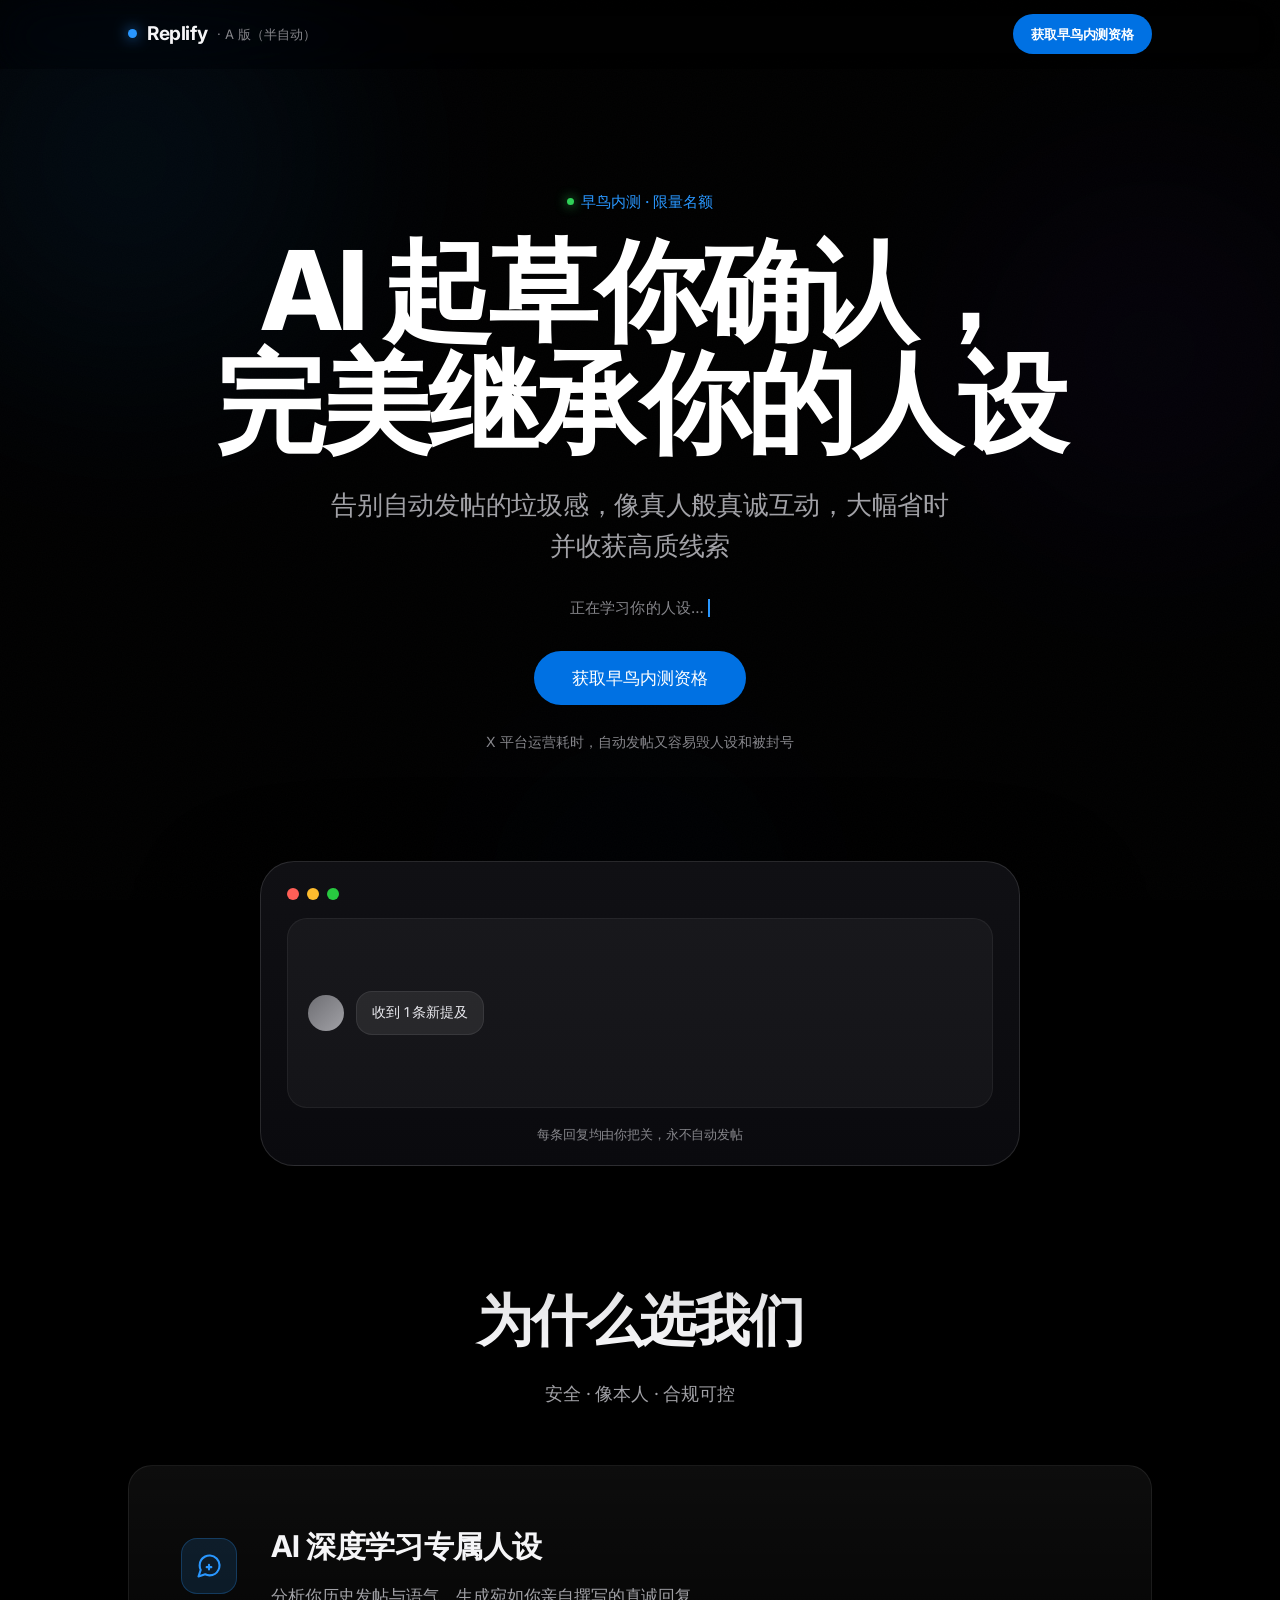
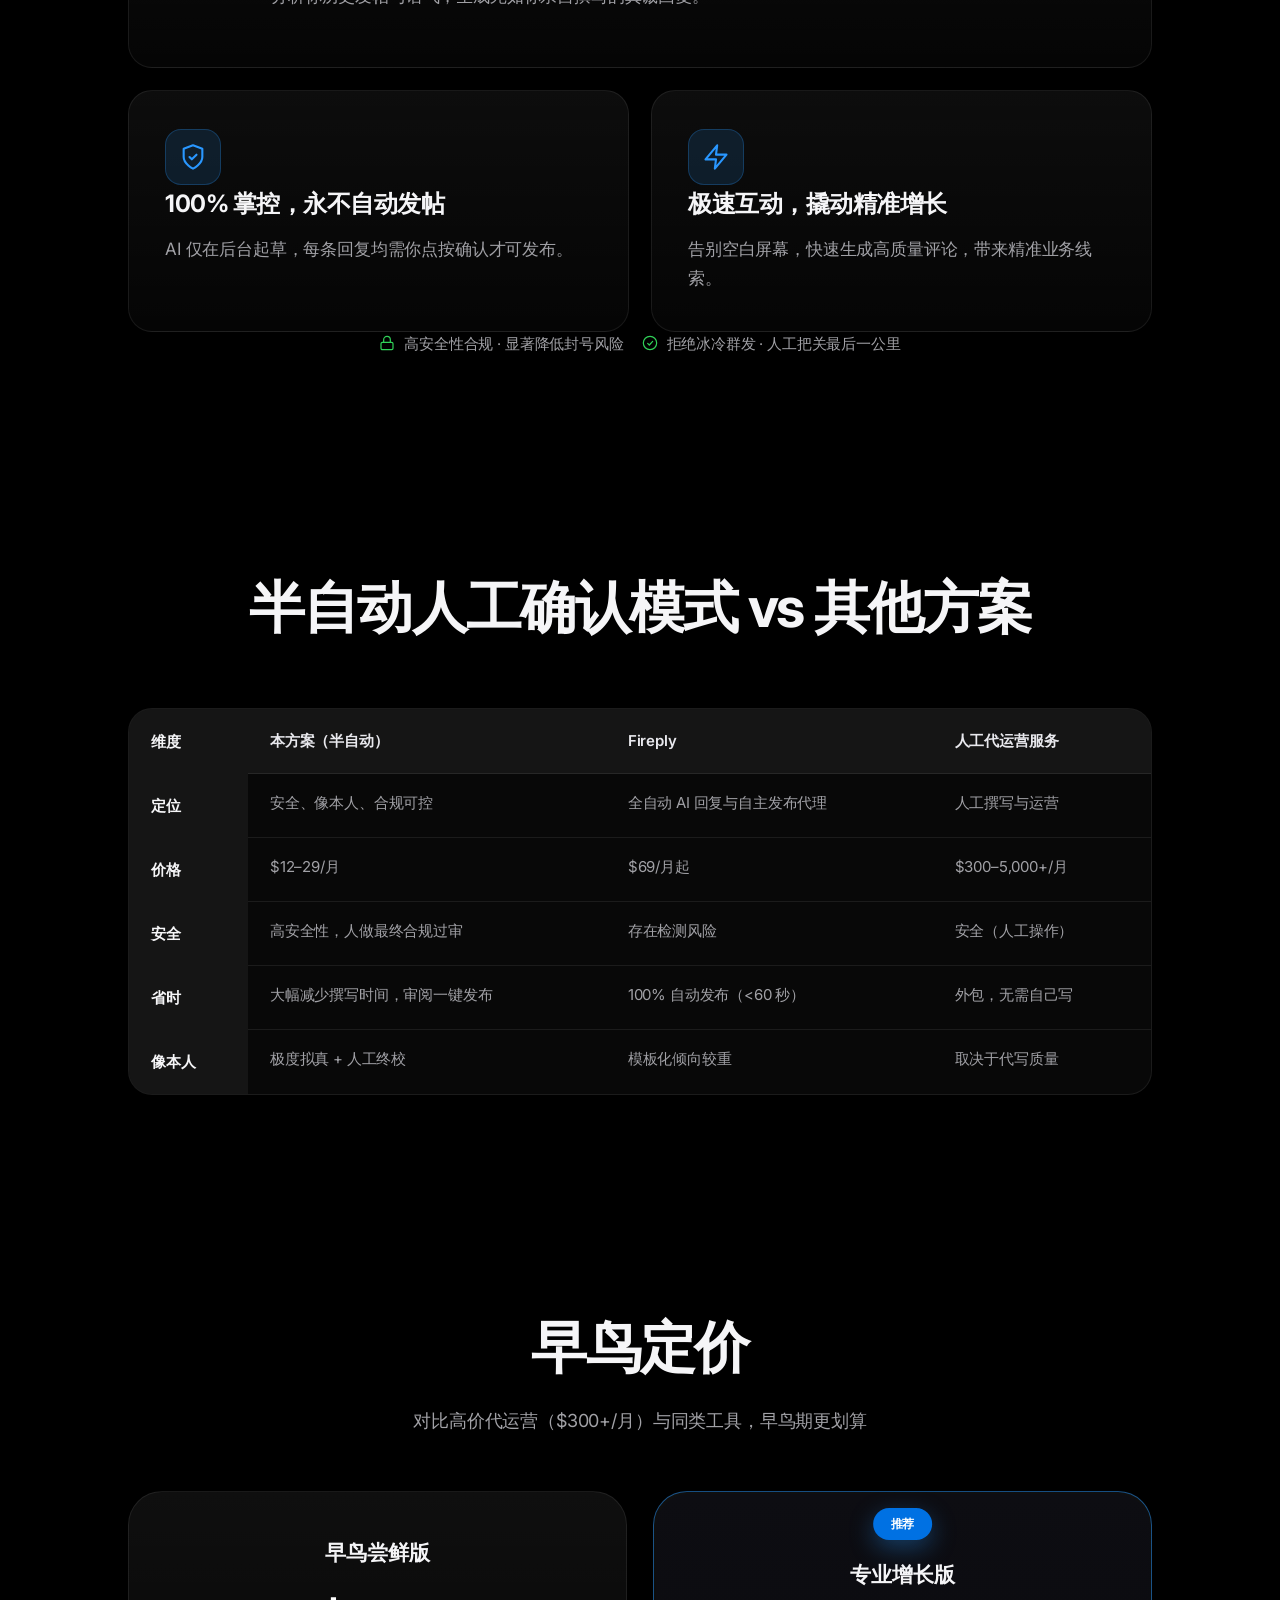
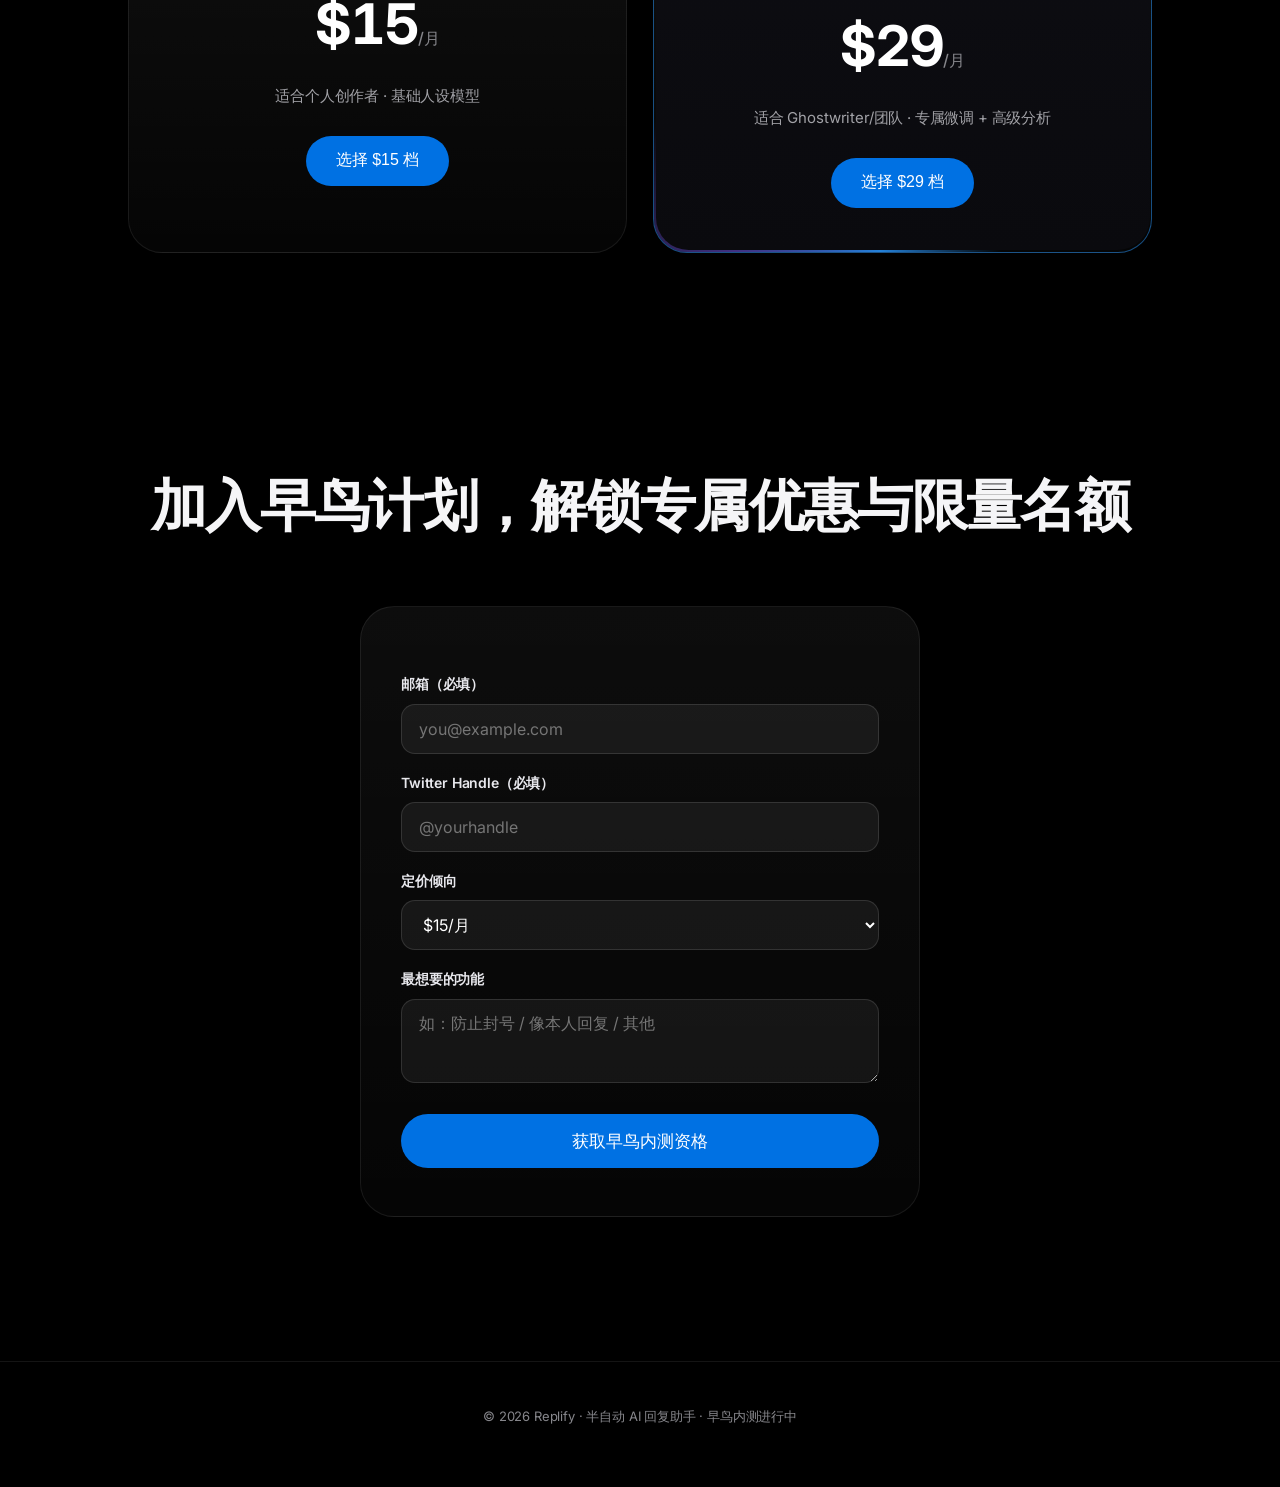
==== commit 02176293: "v10.1 修复: 间距压缩/推荐标签不被裁剪/增加打字与提交过程动画" ====
--- a/a/index.html
+++ b/a/index.html
@@ -32,6 +32,7 @@
     <span class="badge">早鸟内测 · 限量名额</span>
     <h1><span class="line">AI 起草你确认，</span><span class="line">完美继承你的人设</span></h1>
     <p class="sub">告别自动发帖的垃圾感，像真人般真诚互动，大幅省时并收获高质线索</p>
+    <div class="process-line" aria-hidden="true"><span class="type-text" data-phrases="正在学习你的人设…,起草回复中…,生成真诚互动…"></span><span class="type-caret"></span></div>
     <div class="cta-row">
       <button class="cta-btn" data-cta data-cta-position="hero_main">获取早鸟内测资格</button>
     </div>
--- a/style.css
+++ b/style.css
@@ -59,7 +59,7 @@
 .nav-cta:hover { filter: brightness(1.12); transform: translateY(-1px); }
 
 /* ========== Hero（Apple 巨字公式） ========== */
-.hero { text-align: center; padding: 140px 0 60px; position: relative; }
+.hero { text-align: center; padding: 118px 0 48px; position: relative; }
 .badge { display: inline-flex; align-items: center; gap: 7px; color: var(--accent); font-size: 15px; font-weight: 500; letter-spacing: 0; margin-bottom: 20px; animation: riseIn .9s var(--ease) both; }
 .badge::before { content: ""; width: 7px; height: 7px; border-radius: 50%; background: var(--green); box-shadow: 0 0 12px var(--green); animation: livePulse 2s ease-in-out infinite; }
 @keyframes livePulse { 0%,100% { box-shadow: 0 0 0 0 rgba(48,209,88,.5); } 50% { box-shadow: 0 0 0 7px rgba(48,209,88,0); } }
@@ -67,7 +67,7 @@
 h1 .line { display: block; color: #fff; opacity: 0; transform: translateY(40px); animation: lineReveal 1s var(--ease) forwards; }
 h1 .line + .line { animation-delay: .15s; }
 @keyframes lineReveal { from { opacity: 0; transform: translateY(46px); filter: blur(6px); } to { opacity: 1; transform: none; filter: blur(0); } }
-.sub { font-size: clamp(19px, 2.2vw, 26px); font-weight: 400; color: var(--ink-dim); max-width: 620px; margin: 30px auto 44px; letter-spacing: -0.01em; opacity: 0; animation: riseIn 1s var(--ease) .3s forwards; }
+.sub { font-size: clamp(19px, 2.2vw, 26px); font-weight: 400; color: var(--ink-dim); max-width: 620px; margin: 26px auto 34px; letter-spacing: -0.01em; opacity: 0; animation: riseIn 1s var(--ease) .3s forwards; }
 @keyframes riseIn { from { opacity: 0; transform: translateY(26px); } to { opacity: 1; transform: none; } }
 .cta-row { display: flex; gap: 16px; justify-content: center; flex-wrap: wrap; opacity: 0; animation: riseIn 1s var(--ease) .42s forwards; }
 .cta-btn { position: relative; overflow: hidden; display: inline-flex; align-items: center; justify-content: center; min-height: 54px; background: var(--accent-2); color: #fff; padding: 0 38px; border-radius: 980px; font-size: 17px; font-weight: 500; border: none; cursor: pointer; text-decoration: none; transition: transform .25s var(--ease), box-shadow .3s, filter .2s; }
@@ -78,7 +78,7 @@
 .pain { color: var(--ink-faint); font-size: 14px; margin-top: 26px; letter-spacing: 0; opacity: 0; animation: riseIn 1s var(--ease) .5s forwards; }
 
 /* ========== 产品演示（Apple 式居中大屏 + 视差） ========== */
-.demo-wrap { max-width: 760px; margin: 90px auto 0; perspective: 1400px; }
+.demo-wrap { max-width: 760px; margin: 66px auto 0; perspective: 1400px; }
 .demo { position: relative; text-align: left; background: linear-gradient(180deg, #101014, #0a0a0e); border: 1px solid var(--line); border-radius: var(--radius-lg); padding: 26px 26px 20px; box-shadow: 0 60px 120px rgba(0,0,0,.6); transform: rotateX(0deg) translateZ(0); will-change: transform; }
 .demo-head { display: flex; align-items: center; gap: 8px; margin-bottom: 18px; }
 .demo-head i { width: 12px; height: 12px; border-radius: 50%; display: inline-block; }
@@ -118,14 +118,14 @@
 .demo-note { text-align: center; font-size: 13px; color: var(--ink-faint); margin-top: 16px; }
 
 /* ========== 区块 ========== */
-section { padding: 130px 0; }
-.sec-head { text-align: center; margin-bottom: 72px; }
+section { padding: 104px 0; }
+.sec-head { text-align: center; margin-bottom: 56px; }
 .sec-head h2 { font-size: clamp(34px, 4.6vw, 56px); letter-spacing: -0.03em; font-weight: 700; }
 .sec-head p { color: var(--ink-dim); margin-top: 14px; font-size: 18px; font-weight: 400; }
 
 /* ========== 卖点（Apple 式大卡片叙事） ========== */
 .features { display: grid; grid-template-columns: repeat(12, 1fr); gap: 22px; }
-.f-card { position: relative; overflow: hidden; grid-column: span 6; background: linear-gradient(180deg, rgba(255,255,255,.05), rgba(255,255,255,.02)); border: 1px solid var(--line-soft); border-radius: var(--radius); padding: 44px 40px; transition: transform .35s var(--ease), border-color .35s, box-shadow .35s; }
+.f-card { position: relative; overflow: hidden; grid-column: span 6; background: linear-gradient(180deg, rgba(255,255,255,.05), rgba(255,255,255,.02)); border: 1px solid var(--line-soft); border-radius: var(--radius); padding: 38px 36px; transition: transform .35s var(--ease), border-color .35s, box-shadow .35s; }
 .f-card::before { content: ""; position: absolute; top: 0; left: 0; right: 0; height: 1px; background: linear-gradient(90deg, transparent, rgba(255,255,255,.3), transparent); opacity: 0; transition: opacity .4s; }
 .f-card:hover { transform: translateY(-6px); border-color: rgba(41,151,255,.4); box-shadow: 0 30px 70px rgba(0,0,0,.5); }
 .f-card:hover::before { opacity: 1; }
@@ -149,14 +149,15 @@
 
 /* ========== 定价 ========== */
 .pricing { display: grid; grid-template-columns: repeat(2, 1fr); gap: 26px; }
-.price-card { position: relative; overflow: hidden; background: linear-gradient(180deg, rgba(255,255,255,.06), rgba(255,255,255,.02)); border: 1px solid var(--line-soft); border-radius: var(--radius-lg); padding: 52px 40px; text-align: center; transition: transform .35s var(--ease), box-shadow .35s, border-color .35s; }
+.price-card { position: relative; overflow: hidden; background: linear-gradient(180deg, rgba(255,255,255,.06), rgba(255,255,255,.02)); border: 1px solid var(--line-soft); border-radius: var(--radius-lg); padding: 44px 40px; text-align: center; transition: transform .35s var(--ease), box-shadow .35s, border-color .35s; }
 .price-card:hover { transform: translateY(-6px); box-shadow: 0 30px 70px rgba(0,0,0,.55); }
 .price-card.recommend { border-color: rgba(41,151,255,.5); }
 .price-card.recommend::before { content: ""; position: absolute; left: 50%; top: 50%; width: 230%; aspect-ratio: 1; transform: translate(-50%,-50%) rotate(0deg); background: conic-gradient(from 0deg, transparent 0 42%, rgba(41,151,255,.85) 52%, rgba(124,92,255,.5) 62%, transparent 72% 100%); animation: rotateSlow 8s linear infinite; pointer-events: none; }
 .price-card.recommend::after { content: ""; position: absolute; inset: 1.5px; border-radius: calc(var(--radius-lg) - 1.5px); background: linear-gradient(180deg, #0d0d12, #0a0a0e); pointer-events: none; }
 .price-card.recommend > * { position: relative; z-index: 1; }
 @keyframes rotateSlow { to { transform: translate(-50%,-50%) rotate(360deg); } }
-.price-card .flag { position: absolute; top: -14px; left: 50%; transform: translateX(-50%); background: var(--accent-2); color: #fff; font-size: 12px; font-weight: 600; padding: 6px 18px; border-radius: 980px; box-shadow: 0 8px 24px rgba(41,151,255,.35); z-index: 2; }
+.price-card .flag { position: absolute; top: 16px; left: 50%; transform: translateX(-50%); background: var(--accent-2); color: #fff; font-size: 12px; font-weight: 600; padding: 6px 18px; border-radius: 980px; box-shadow: 0 8px 24px rgba(41,151,255,.35); z-index: 2; white-space: nowrap; }
+.price-card.recommend { padding-top: 66px; }
 .price-card h3 { font-size: 21px; margin-bottom: 10px; font-weight: 700; }
 .price { font-size: 56px; font-weight: 700; letter-spacing: -0.04em; color: #fff; font-variant-numeric: tabular-nums; }
 .price span { font-size: 16px; color: var(--ink-faint); font-weight: 500; letter-spacing: 0; }
@@ -204,4 +205,16 @@
   .aurora i { animation: none; }
   .cta-btn::after { display: none; }
   h1 .line { opacity: 1; transform: none; filter: none; }
-}+}
+/* ========== 过程动画（v10.1） ========== */
+.process-line { display: flex; align-items: center; justify-content: center; gap: 4px; color: var(--ink-faint); font-size: 15px; margin: -6px 0 30px; min-height: 26px; opacity: 0; animation: riseIn 1s var(--ease) .48s forwards; }
+.process-line .type-text { letter-spacing: .01em; }
+.type-caret { width: 2px; height: 18px; background: var(--accent); animation: caretBlink .9s step-end infinite; }
+@keyframes caretBlink { 0%,100% { opacity: 1; } 50% { opacity: 0; } }
+
+.cta-btn.btn-loading { pointer-events: none; opacity: .88; }
+.cta-btn.btn-loading::before { content: ""; width: 16px; height: 16px; border-radius: 50%; border: 2px solid rgba(255,255,255,.35); border-top-color: #fff; margin-right: 10px; animation: btnSpin .8s linear infinite; }
+@keyframes btnSpin { to { transform: rotate(360deg); } }
+
+.f-icon { transition: transform .35s var(--ease); }
+.f-card:hover .f-icon { transform: scale(1.08) rotate(-4deg); }
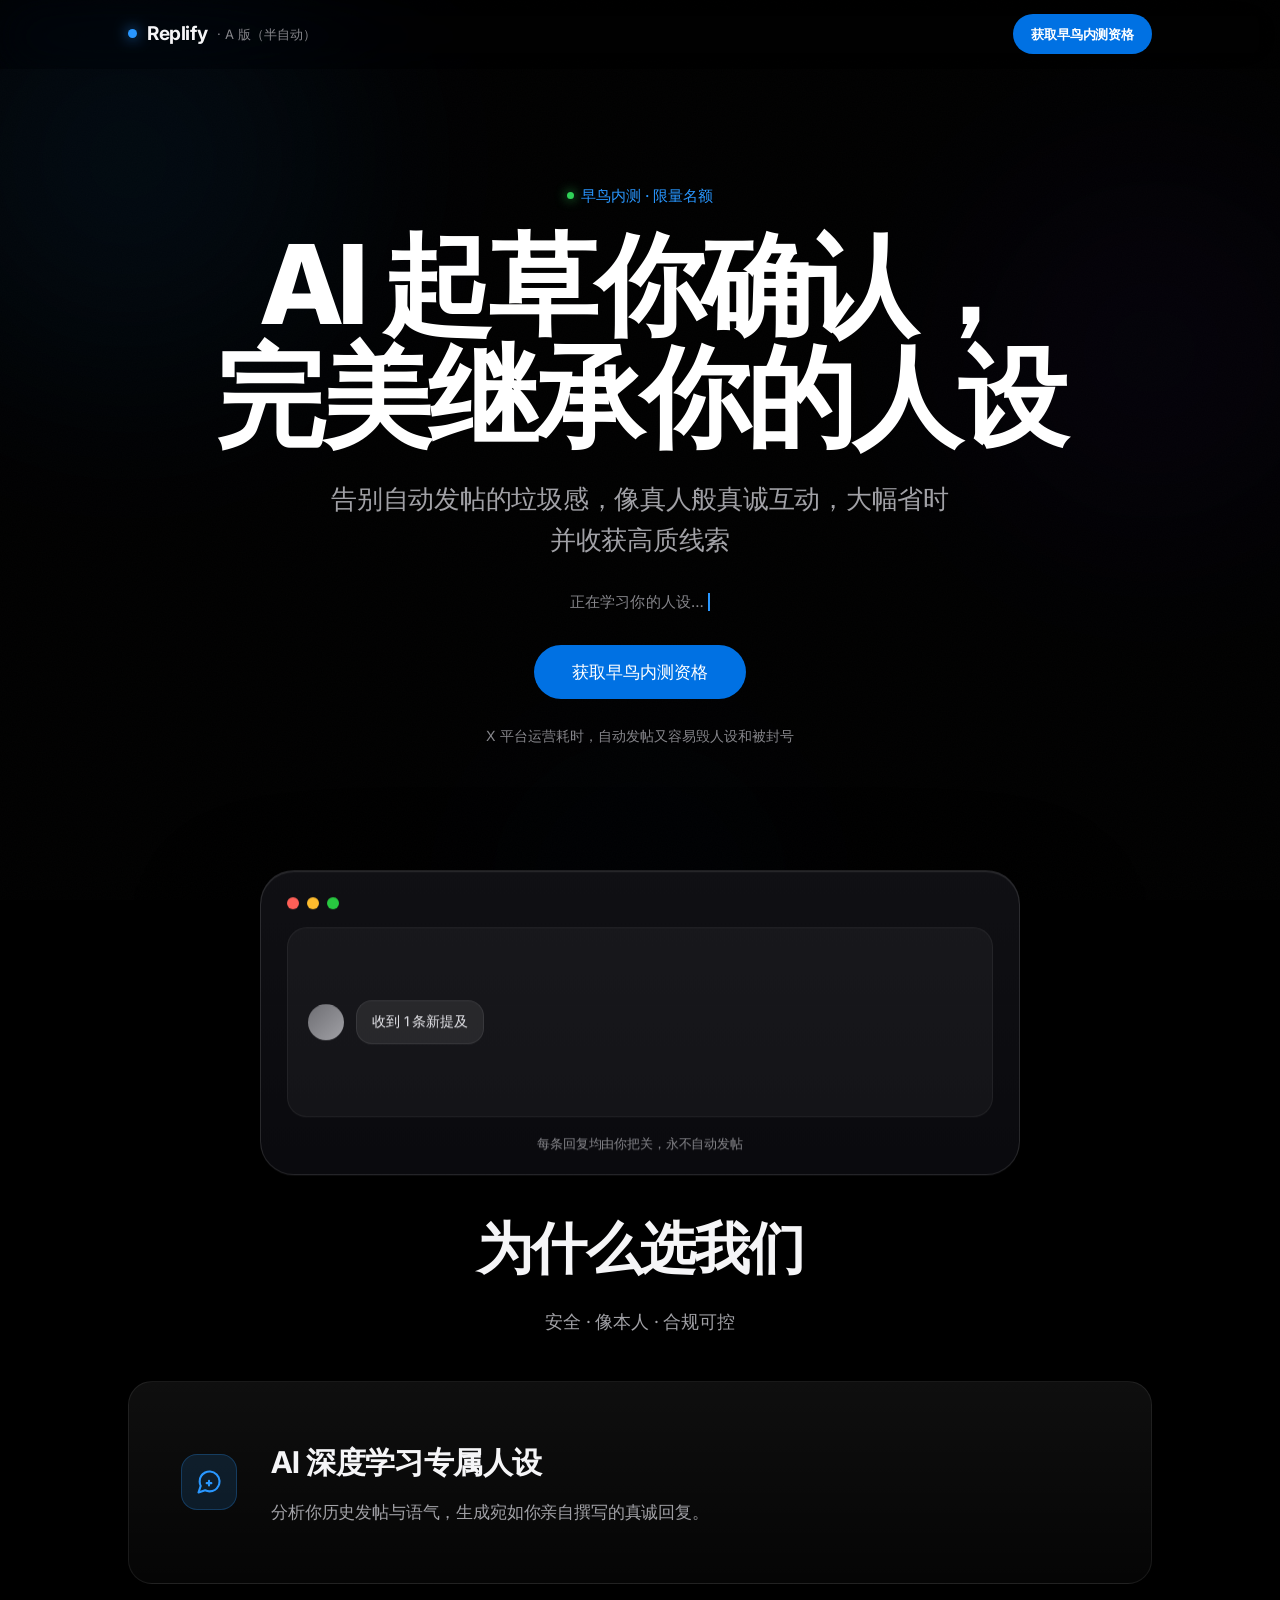
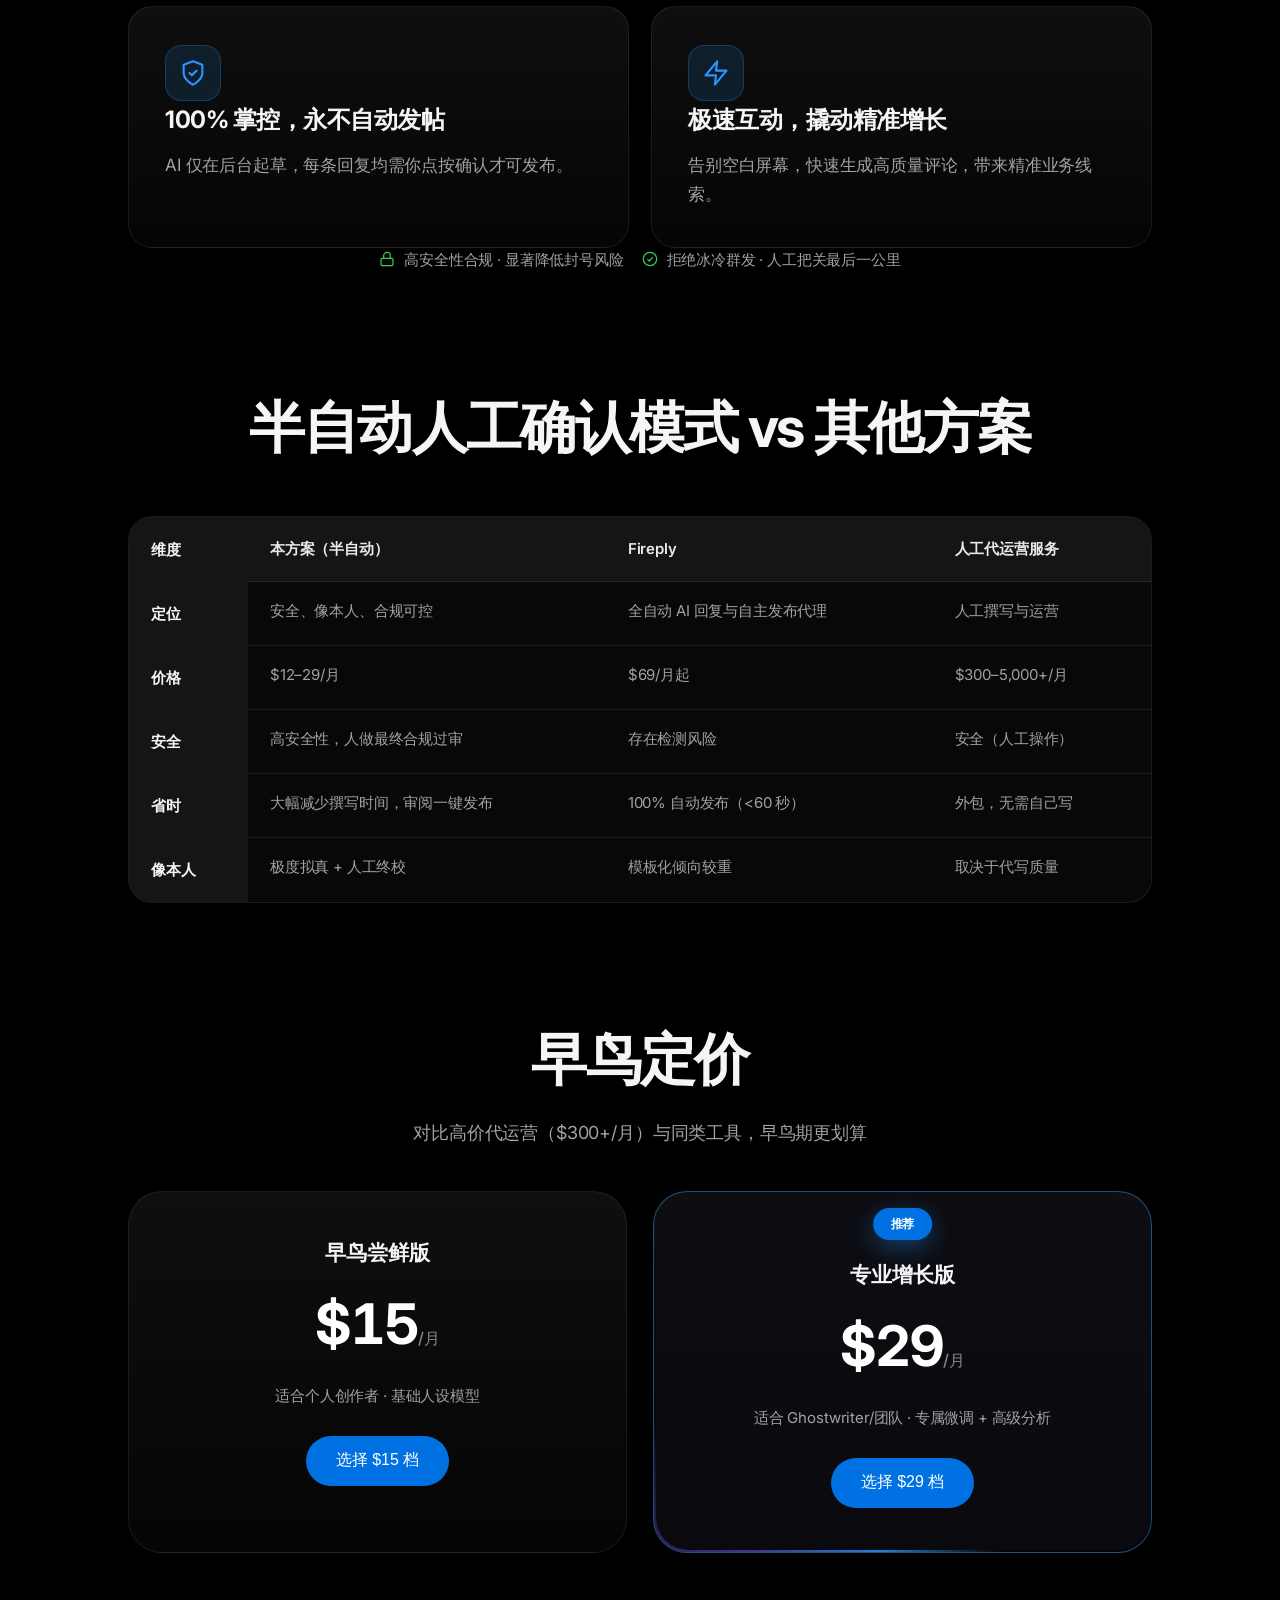
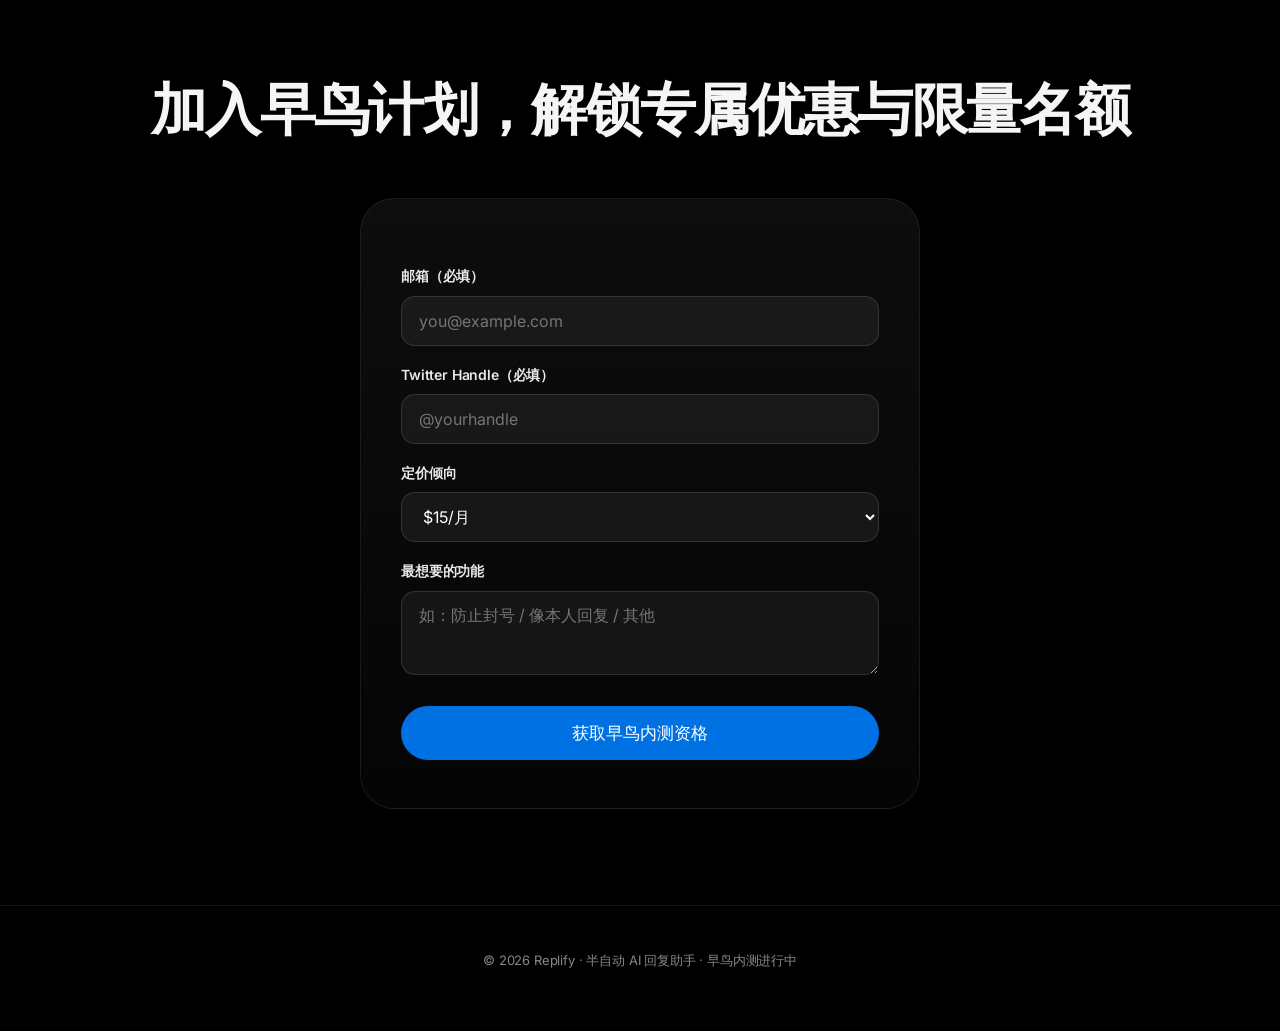
==== commit bce3c069: "v11 流水线重做: GSAP+ScrollTrigger 动效引擎 / Liquid Glass / DESIGN.md / 逐屏自查通过" ====
--- a/a/index.html
+++ b/a/index.html
@@ -167,8 +167,11 @@
 
 <footer>© 2026 Replify · 半自动 AI 回复助手 · 早鸟内测进行中</footer>
 
+<script src="../vendor/gsap.min.js"></script>
+<script src="../vendor/ScrollTrigger.min.js"></script>
 <script src="../track.js"></script>
 <script src="../motion.js"></script>
+<script src="../gsap-anim.js"></script>
 <script>B2BindLeadForm(document.getElementById('lead-form'));</script>
 </body>
 </html>
--- a/style.css
+++ b/style.css
@@ -59,7 +59,7 @@
 .nav-cta:hover { filter: brightness(1.12); transform: translateY(-1px); }
 
 /* ========== Hero（Apple 巨字公式） ========== */
-.hero { text-align: center; padding: 118px 0 48px; position: relative; }
+.hero { text-align: center; padding: 112px 0 40px; position: relative; }
 .badge { display: inline-flex; align-items: center; gap: 7px; color: var(--accent); font-size: 15px; font-weight: 500; letter-spacing: 0; margin-bottom: 20px; animation: riseIn .9s var(--ease) both; }
 .badge::before { content: ""; width: 7px; height: 7px; border-radius: 50%; background: var(--green); box-shadow: 0 0 12px var(--green); animation: livePulse 2s ease-in-out infinite; }
 @keyframes livePulse { 0%,100% { box-shadow: 0 0 0 0 rgba(48,209,88,.5); } 50% { box-shadow: 0 0 0 7px rgba(48,209,88,0); } }
@@ -78,8 +78,8 @@
 .pain { color: var(--ink-faint); font-size: 14px; margin-top: 26px; letter-spacing: 0; opacity: 0; animation: riseIn 1s var(--ease) .5s forwards; }
 
 /* ========== 产品演示（Apple 式居中大屏 + 视差） ========== */
-.demo-wrap { max-width: 760px; margin: 66px auto 0; perspective: 1400px; }
-.demo { position: relative; text-align: left; background: linear-gradient(180deg, #101014, #0a0a0e); border: 1px solid var(--line); border-radius: var(--radius-lg); padding: 26px 26px 20px; box-shadow: 0 60px 120px rgba(0,0,0,.6); transform: rotateX(0deg) translateZ(0); will-change: transform; }
+.demo-wrap { max-width: 760px; margin: 56px auto 0; perspective: 1400px; }
+.demo { position: relative; text-align: left; background: linear-gradient(180deg, #101014, #0a0a0e); border: 1px solid var(--line); border-radius: var(--radius-lg); padding: 26px 26px 20px; box-shadow: 0 60px 120px rgba(0,0,0,.6), inset 0 1px 0 rgba(255,255,255,.09); transform: rotateX(0deg) translateZ(0); will-change: transform; }
 .demo-head { display: flex; align-items: center; gap: 8px; margin-bottom: 18px; }
 .demo-head i { width: 12px; height: 12px; border-radius: 50%; display: inline-block; }
 .demo-stage { position: relative; min-height: 190px; background: rgba(255,255,255,.04); border: 1px solid rgba(255,255,255,.06); border-radius: 20px; overflow: hidden; }
@@ -118,14 +118,14 @@
 .demo-note { text-align: center; font-size: 13px; color: var(--ink-faint); margin-top: 16px; }
 
 /* ========== 区块 ========== */
-section { padding: 104px 0; }
-.sec-head { text-align: center; margin-bottom: 56px; }
+section { padding: 56px 0; }
+.sec-head { text-align: center; margin-bottom: 44px; }
 .sec-head h2 { font-size: clamp(34px, 4.6vw, 56px); letter-spacing: -0.03em; font-weight: 700; }
 .sec-head p { color: var(--ink-dim); margin-top: 14px; font-size: 18px; font-weight: 400; }
 
 /* ========== 卖点（Apple 式大卡片叙事） ========== */
 .features { display: grid; grid-template-columns: repeat(12, 1fr); gap: 22px; }
-.f-card { position: relative; overflow: hidden; grid-column: span 6; background: linear-gradient(180deg, rgba(255,255,255,.05), rgba(255,255,255,.02)); border: 1px solid var(--line-soft); border-radius: var(--radius); padding: 38px 36px; transition: transform .35s var(--ease), border-color .35s, box-shadow .35s; }
+.f-card { position: relative; overflow: hidden; grid-column: span 6; background: linear-gradient(180deg, rgba(255,255,255,.06), rgba(255,255,255,.02)); border: 1px solid var(--line-soft); border-radius: var(--radius); padding: 38px 36px; backdrop-filter: blur(22px) saturate(160%); -webkit-backdrop-filter: blur(22px) saturate(160%); transition: transform .35s var(--ease), border-color .35s, box-shadow .35s; }
 .f-card::before { content: ""; position: absolute; top: 0; left: 0; right: 0; height: 1px; background: linear-gradient(90deg, transparent, rgba(255,255,255,.3), transparent); opacity: 0; transition: opacity .4s; }
 .f-card:hover { transform: translateY(-6px); border-color: rgba(41,151,255,.4); box-shadow: 0 30px 70px rgba(0,0,0,.5); }
 .f-card:hover::before { opacity: 1; }
@@ -149,7 +149,7 @@
 
 /* ========== 定价 ========== */
 .pricing { display: grid; grid-template-columns: repeat(2, 1fr); gap: 26px; }
-.price-card { position: relative; overflow: hidden; background: linear-gradient(180deg, rgba(255,255,255,.06), rgba(255,255,255,.02)); border: 1px solid var(--line-soft); border-radius: var(--radius-lg); padding: 44px 40px; text-align: center; transition: transform .35s var(--ease), box-shadow .35s, border-color .35s; }
+.price-card { position: relative; overflow: hidden; background: linear-gradient(180deg, rgba(255,255,255,.06), rgba(255,255,255,.02)); border: 1px solid var(--line-soft); border-radius: var(--radius-lg); padding: 44px 40px; text-align: center; backdrop-filter: blur(22px) saturate(160%); -webkit-backdrop-filter: blur(22px) saturate(160%); transition: transform .35s var(--ease), box-shadow .35s, border-color .35s; }
 .price-card:hover { transform: translateY(-6px); box-shadow: 0 30px 70px rgba(0,0,0,.55); }
 .price-card.recommend { border-color: rgba(41,151,255,.5); }
 .price-card.recommend::before { content: ""; position: absolute; left: 50%; top: 50%; width: 230%; aspect-ratio: 1; transform: translate(-50%,-50%) rotate(0deg); background: conic-gradient(from 0deg, transparent 0 42%, rgba(41,151,255,.85) 52%, rgba(124,92,255,.5) 62%, transparent 72% 100%); animation: rotateSlow 8s linear infinite; pointer-events: none; }
@@ -165,7 +165,7 @@
 .price-card .cta-btn { font-size: 16px; min-height: 50px; padding: 0 30px; animation: none; }
 
 /* ========== 表单（Apple 式） ========== */
-form { background: linear-gradient(180deg, rgba(255,255,255,.05), rgba(255,255,255,.02)); border: 1px solid var(--line-soft); border-radius: var(--radius-lg); padding: 48px 40px; max-width: 560px; margin: 0 auto; }
+form { background: linear-gradient(180deg, rgba(255,255,255,.05), rgba(255,255,255,.02)); border: 1px solid var(--line-soft); border-radius: var(--radius-lg); padding: 48px 40px; max-width: 560px; margin: 0 auto; backdrop-filter: blur(22px) saturate(160%); -webkit-backdrop-filter: blur(22px) saturate(160%); }
 label { display: block; margin: 18px 0 8px; font-size: 14px; font-weight: 600; color: #e8e8ed; }
 input, select, textarea { width: 100%; min-height: 50px; padding: 13px 17px; border: 1px solid var(--line); border-radius: 14px; font-size: 16px; font-family: inherit; background: rgba(255,255,255,.06); color: #fff; transition: border-color .25s, box-shadow .25s; caret-color: var(--accent); }
 input:focus, select:focus, textarea:focus { outline: none; border-color: var(--accent); box-shadow: 0 0 0 4px rgba(41,151,255,.18); }
@@ -174,10 +174,7 @@
 .form-ok { display: none; background: rgba(48,209,88,.12); color: var(--green); border: 1px solid rgba(48,209,88,.4); border-radius: 14px; padding: 13px 16px; margin-top: 18px; font-size: 14px; }
 
 /* ========== 滚动浮现 + 视差 ========== */
-.js-ready .reveal { opacity: 0; transform: translateY(34px); transition: opacity .9s var(--ease), transform .9s var(--ease); }
-.reveal.in { opacity: 1; transform: none; }
-.js-ready .reveal .f-card, .js-ready .reveal .tbl-wrap, .js-ready .reveal .price-card, .js-ready .reveal .sec-head, .js-ready .reveal .trust { opacity: 0; transform: translateY(26px); transition: opacity .7s var(--ease) calc(var(--i, 0) * 100ms), transform .7s var(--ease) calc(var(--i, 0) * 100ms); }
-.reveal.in .f-card, .reveal.in .tbl-wrap, .reveal.in .price-card, .reveal.in .sec-head, .reveal.in .trust { opacity: 1; transform: none; }
+/* v11: reveal 由 gsap-anim.js 接管（GSAP 不可用时内容默认可见） */
 
 footer { text-align: center; color: var(--ink-faint); padding: 44px 0 60px; font-size: 13px; border-top: 1px solid var(--line-soft); margin-top: 40px; }
 
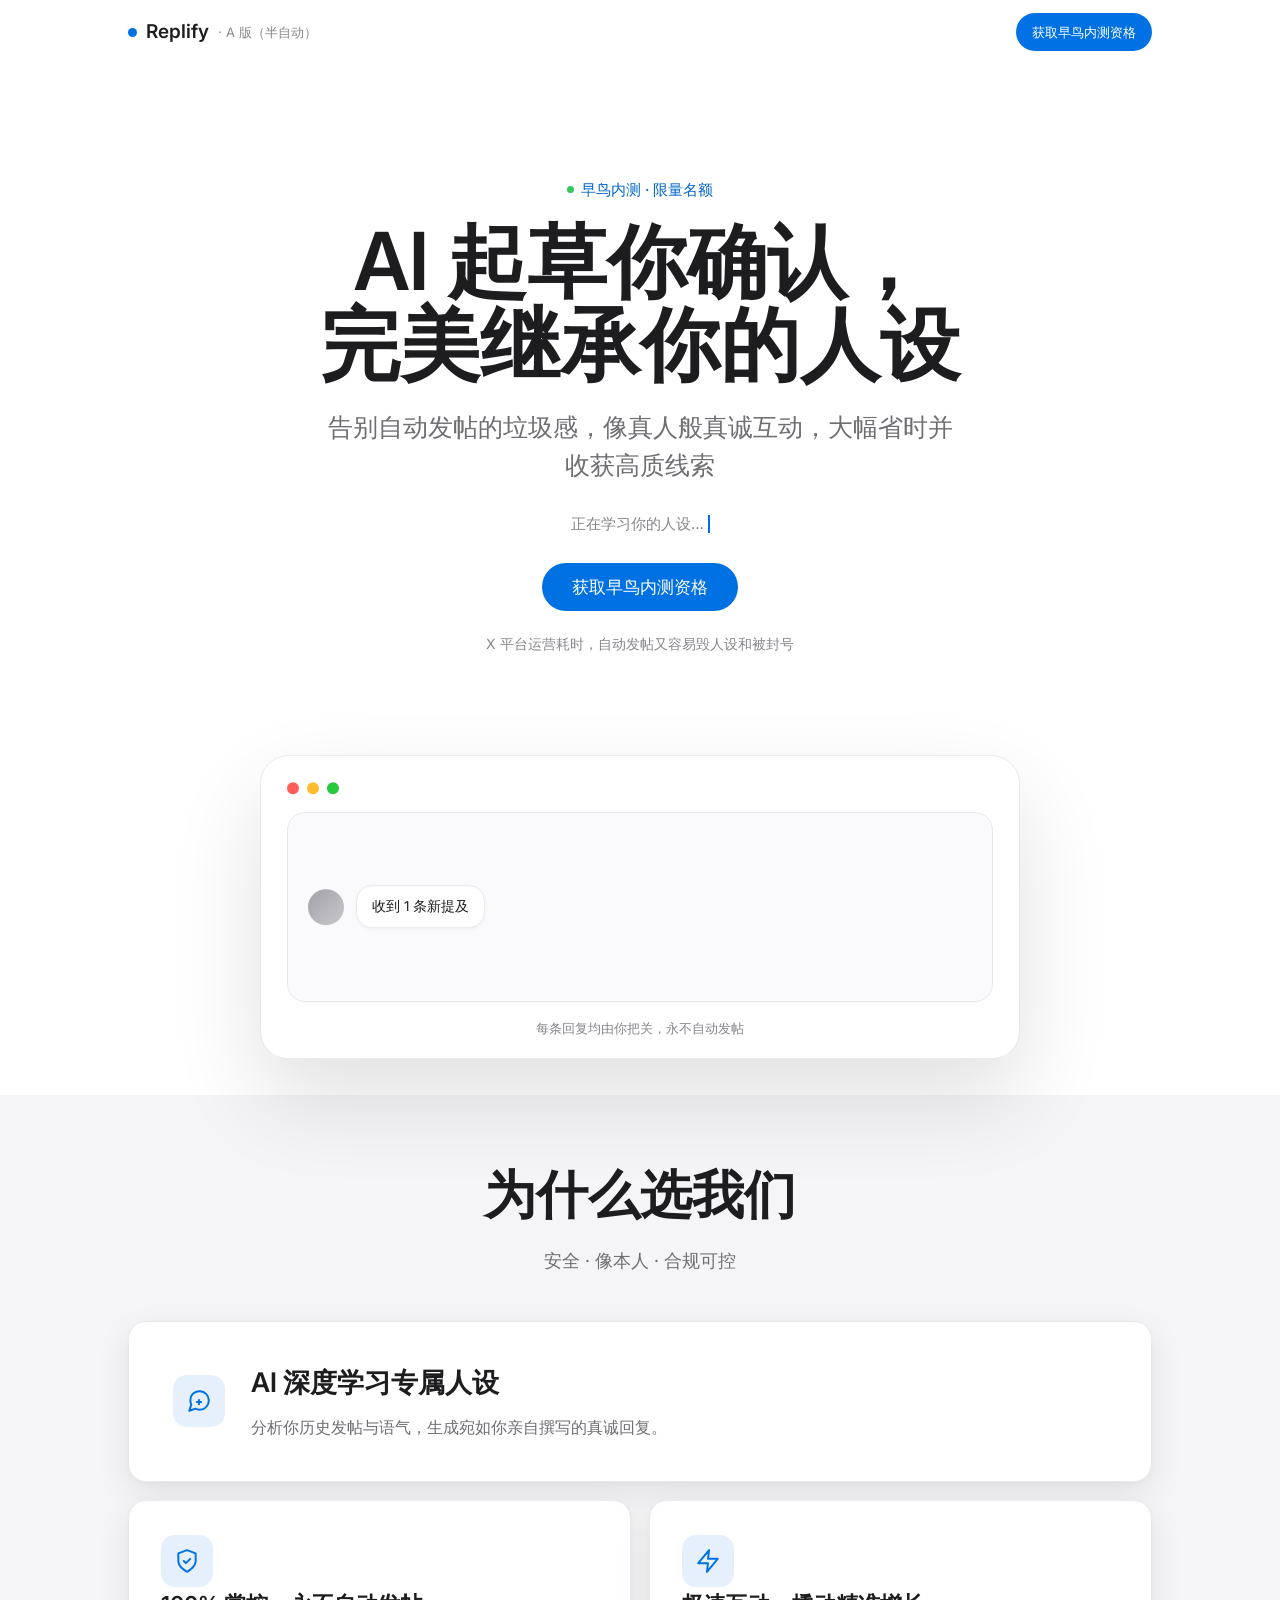
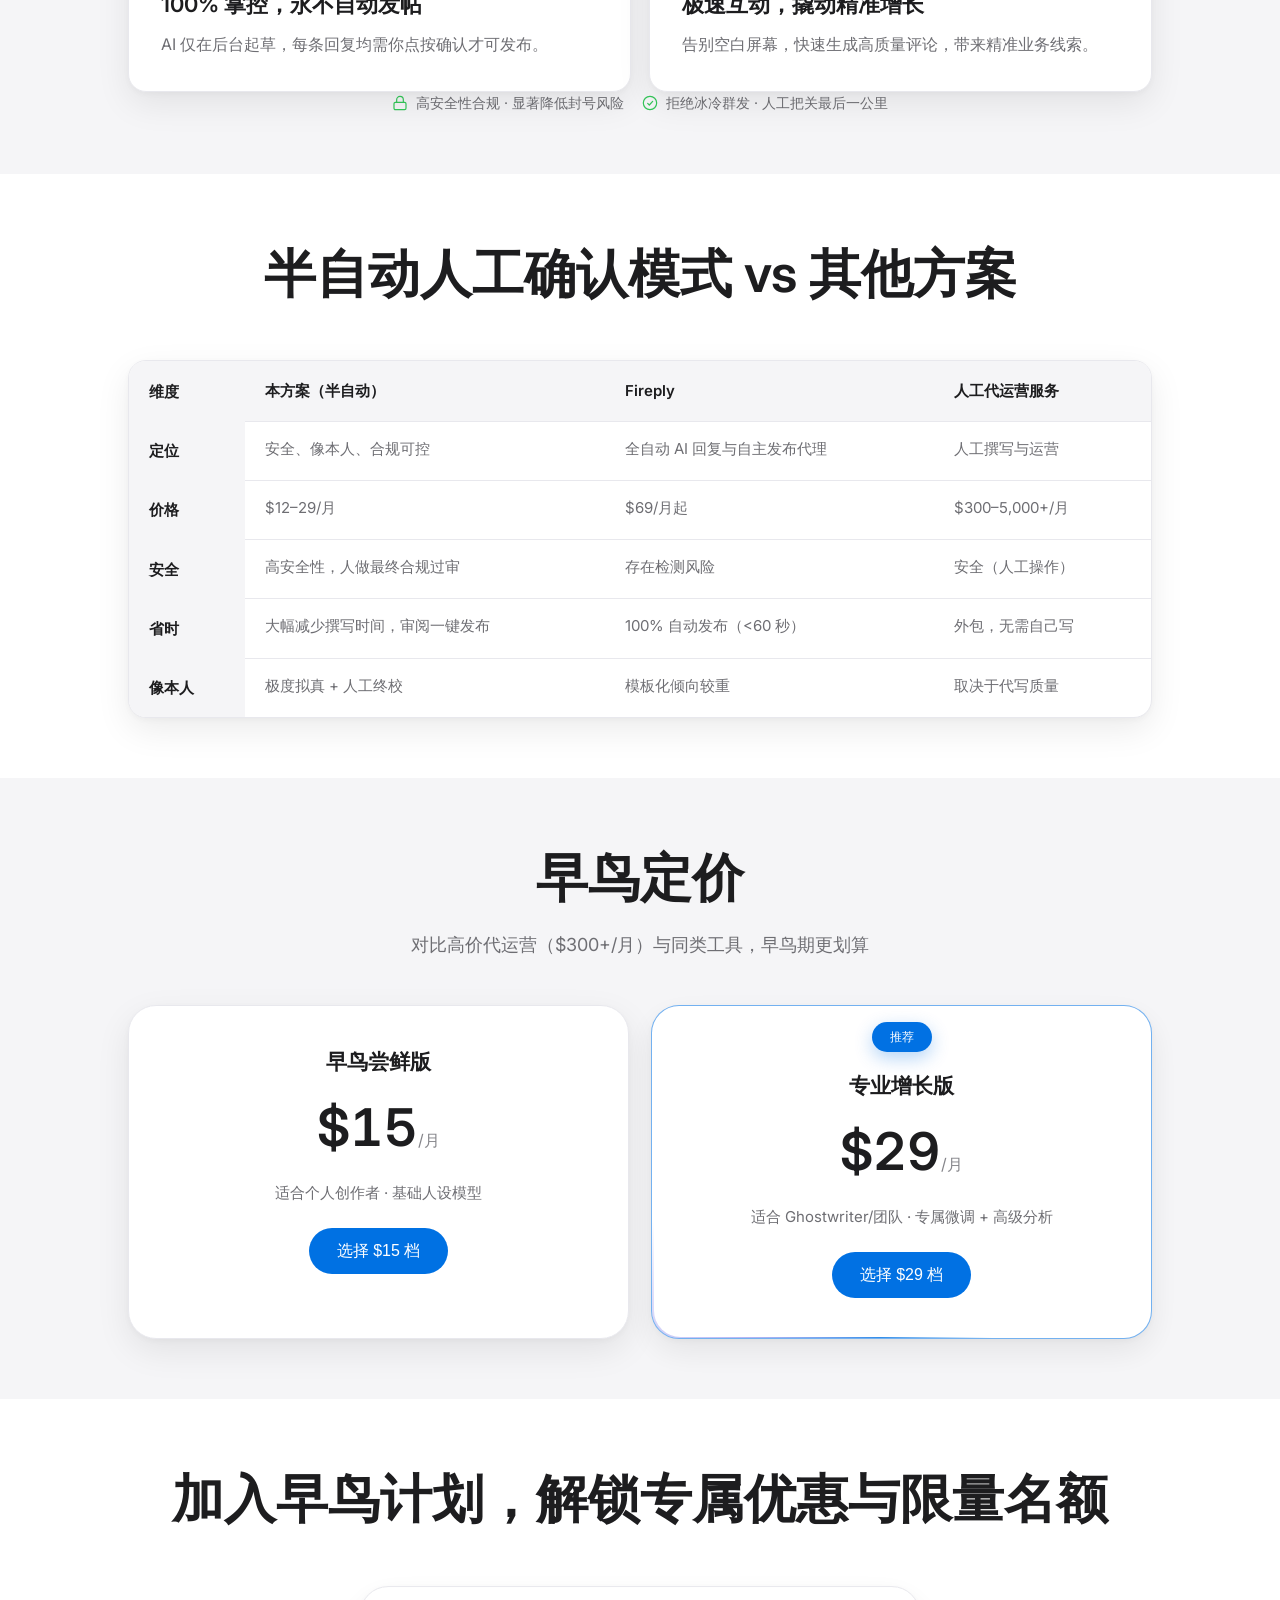
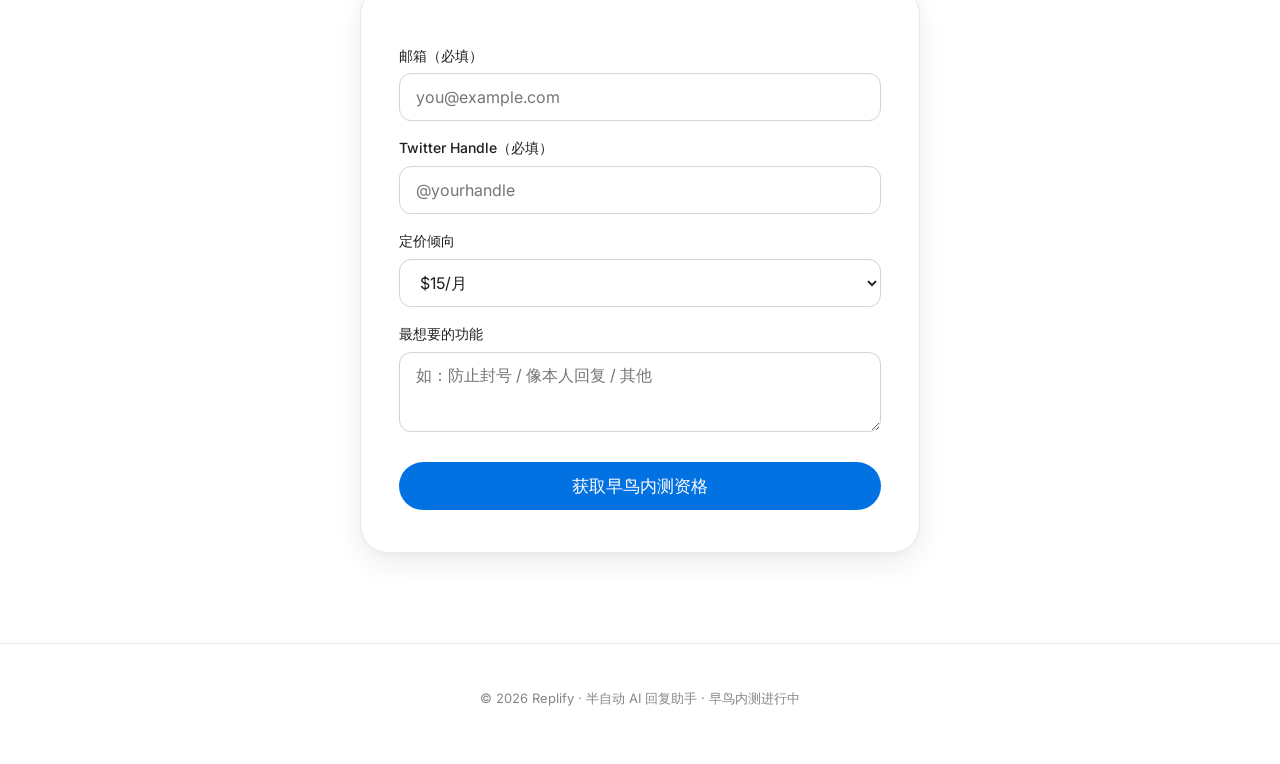
==== commit 0cf5005c: "v12 参照 apple.com 重设计: 白底/#1D1D1F/SF字体/semibold/浅灰促销区交替/蓝CTA" ====
--- a/a/index.html
+++ b/a/index.html
@@ -14,8 +14,6 @@
 <script>window.B2_TRACK_ENDPOINT = window.B2_TRACK_ENDPOINT || 'https://b2-track.luckystart142857.workers.dev/track';</script>
 
 <!-- 深空背景：极光 + 颗粒 + 滚动进度 -->
-<div class="aurora" aria-hidden="true"><i class="a1"></i><i class="a2"></i><i class="a3"></i></div>
-<div class="grain" aria-hidden="true"></div>
 <div class="scroll-progress" aria-hidden="true"></div>
 
 <!-- 导航 -->
@@ -67,8 +65,8 @@
   </div>
 </section>
 
-<!-- 卖点（Apple 式大卡片） -->
-<section>
+<!-- 卖点（浅灰促销区） -->
+<section class="section-tile">
   <div class="container reveal">
     <div class="sec-head" style="--i:0"><h2>为什么选我们</h2><p>安全 · 像本人 · 合规可控</p></div>
     <div class="features">
@@ -103,8 +101,8 @@
   </div>
 </section>
 
-<!-- 对比 -->
-<section>
+<!-- 对比（白区） -->
+<section class="section-white">
   <div class="container reveal">
     <div class="sec-head" style="--i:0"><h2>半自动人工确认模式 vs 其他方案</h2></div>
     <div class="tbl-wrap" style="--i:1">
@@ -120,8 +118,8 @@
   </div>
 </section>
 
-<!-- 定价 -->
-<section>
+<!-- 定价（浅灰促销区） -->
+<section class="section-tile">
   <div class="container reveal">
     <div class="sec-head" style="--i:0"><h2>早鸟定价</h2><p>对比高价代运营（$300+/月）与同类工具，早鸟期更划算</p></div>
     <div class="pricing">
@@ -142,8 +140,8 @@
   </div>
 </section>
 
-<!-- 表单 -->
-<section>
+<!-- 表单（白区） -->
+<section class="section-white">
   <div class="container reveal">
     <div class="sec-head" style="--i:0"><h2>加入早鸟计划，解锁专属优惠与限量名额</h2></div>
     <form id="lead-form" style="--i:1">
--- a/style.css
+++ b/style.css
@@ -1,26 +1,30 @@
 /* ============================================================
-   B2 落地页 v10 —— Apple 风格重设计
-   设计语言：深空黑 + 超大标题 + 海量留白 + 电影质感动效
-   参考 Apple 产品页公式：黑底 / #f5f5f7 文字 / #86868b 次级 /
-   #2997ff 强调 / SF Pro 字体 / Liquid Glass / 滚动驱动动效
-   约束不变：文案忠实 v11、track.js 零改动、A/B 唯一自变量=文案
+   Replify 落地页 v12 —— 参照 apple.com 重新设计
+   设计特征（来自 apple.com 实测）：
+   白底 #FFFFFF / 文字 #1D1D1F / 次级 #6E6E73 / 促销区浅灰 #F5F5F7
+   标题 56px/40px 字重 600 semibold / CTA 蓝 #06c·#0071E3
+   SF Pro SC / PingFang SC 字体 / 滚动淡入动效 / 卡片圆角网格
+   约束不变：文案 v11、track.js 零改动、A/B 唯一自变量=文案
    ============================================================ */
 :root {
-  --bg: #000;
-  --bg-soft: #0a0a0c;
-  --ink: #f5f5f7;
-  --ink-dim: #a1a1a6;
+  --bg: #ffffff;
+  --bg-tile: #f5f5f7;
+  --card: #ffffff;
+  --ink: #1d1d1f;
+  --ink-dim: #6e6e73;
   --ink-faint: #86868b;
-  --accent: #2997ff;
-  --accent-2: #0071e3;
-  --line: rgba(255,255,255,.12);
-  --line-soft: rgba(255,255,255,.08);
-  --panel: rgba(255,255,255,.045);
-  --green: #30d158;
-  --radius: 24px;
-  --radius-lg: 34px;
+  --link: #06c;
+  --accent: #0071e3;
+  --accent-hi: #0077ed;
+  --green: #34c759;
+  --line: #d2d2d7;
+  --line-soft: #e8e8ed;
+  --radius: 18px;
+  --radius-lg: 28px;
+  --shadow-card: 0 12px 34px rgba(0,0,0,.08), 0 2px 8px rgba(0,0,0,.04);
+  --shadow-lg: 0 40px 90px rgba(0,0,0,.12);
   --ease: cubic-bezier(.16,1,.3,1);
-  --font: -apple-system, BlinkMacSystemFont, "SF Pro Display", "SF Pro Text", "Helvetica Neue", "Inter", "PingFang SC", "Microsoft YaHei", sans-serif;
+  --font: -apple-system, BlinkMacSystemFont, "SF Pro SC", "SF Pro Text", "PingFang SC", "Helvetica Neue", "Inter", "Microsoft YaHei", sans-serif;
 }
 * { box-sizing: border-box; margin: 0; padding: 0; }
 html { scroll-behavior: smooth; }
@@ -28,75 +32,67 @@
   font-family: var(--font);
   background: var(--bg);
   color: var(--ink);
-  line-height: 1.6;
+  line-height: 1.55;
   -webkit-font-smoothing: antialiased;
   text-rendering: optimizeLegibility;
   overflow-x: hidden;
-  letter-spacing: -0.01em;
 }
 .container { max-width: 1080px; margin: 0 auto; padding: 0 28px; }
 
-/* ========== 深空背景（极光 + 颗粒） ========== */
-.aurora { position: fixed; inset: 0; z-index: -1; overflow: hidden; pointer-events: none; }
-.aurora i { position: absolute; border-radius: 50%; filter: blur(110px); opacity: .4; will-change: transform; }
-.aurora .a1 { width: 60vw; height: 60vw; left: -20vw; top: -25vh; background: radial-gradient(circle, rgba(41,151,255,.28), transparent 60%); animation: drift1 30s ease-in-out infinite alternate; }
-.aurora .a2 { width: 52vw; height: 52vw; right: -16vw; top: 2vh; background: radial-gradient(circle, rgba(130,80,255,.18), transparent 60%); animation: drift2 36s ease-in-out infinite alternate; }
-.aurora .a3 { width: 44vw; height: 44vw; left: 28vw; bottom: -30vh; background: radial-gradient(circle, rgba(41,151,255,.10), transparent 62%); animation: drift3 42s ease-in-out infinite alternate; }
-@keyframes drift1 { from { transform: translate3d(0,0,0) scale(1); } to { transform: translate3d(6vw,5vh,0) scale(1.1); } }
-@keyframes drift2 { from { transform: translate3d(0,0,0) scale(1); } to { transform: translate3d(-5vw,7vh,0) scale(1.14); } }
-@keyframes drift3 { from { transform: translate3d(0,0,0) scale(1); } to { transform: translate3d(5vw,-6vh,0) scale(1.12); } }
-.grain { position: fixed; inset: 0; z-index: 0; pointer-events: none; opacity: .04; background-image: url("data:image/svg+xml,%3Csvg xmlns='http://www.w3.org/2000/svg' width='200' height='200'%3E%3Cfilter id='n'%3E%3CfeTurbulence type='fractalNoise' baseFrequency='0.8' numOctaves='2'/%3E%3C/filter%3E%3Crect width='100%25' height='100%25' filter='url(%23n)' opacity='0.5'/%3E%3C/svg%3E"); }
-.scroll-progress { position: fixed; top: 0; left: 0; height: 2px; width: 0; background: linear-gradient(90deg, var(--accent), #7c5cff); z-index: 300; transition: width .1s linear; }
-
-/* ========== 导航（Apple 式毛玻璃） ========== */
-nav { position: sticky; top: 0; z-index: 100; backdrop-filter: blur(24px) saturate(180%); -webkit-backdrop-filter: blur(24px) saturate(180%); background: rgba(0,0,0,.35); border-bottom: 1px solid transparent; transition: background .35s, border-color .35s; }
-nav.scrolled { background: rgba(0,0,0,.72); border-bottom-color: var(--line-soft); }
-.nav-inner { display: flex; align-items: center; justify-content: space-between; padding: 14px 28px; max-width: 1080px; margin: 0 auto; }
-.brand { font-size: 19px; font-weight: 700; letter-spacing: -0.02em; display: flex; align-items: center; gap: 10px; }
-.brand .dot { width: 9px; height: 9px; border-radius: 50%; background: var(--accent); box-shadow: 0 0 14px rgba(41,151,255,.9); }
-.brand-sub { color: var(--ink-faint); font-weight: 400; font-size: 13px; letter-spacing: 0; }
-.nav-cta { min-height: 40px; display: inline-flex; align-items: center; font-size: 13px; font-weight: 600; padding: 0 18px; border-radius: 980px; background: var(--accent-2); color: #fff; text-decoration: none; transition: transform .2s var(--ease), filter .2s, background .2s; }
-.nav-cta:hover { filter: brightness(1.12); transform: translateY(-1px); }
-
-/* ========== Hero（Apple 巨字公式） ========== */
-.hero { text-align: center; padding: 112px 0 40px; position: relative; }
-.badge { display: inline-flex; align-items: center; gap: 7px; color: var(--accent); font-size: 15px; font-weight: 500; letter-spacing: 0; margin-bottom: 20px; animation: riseIn .9s var(--ease) both; }
-.badge::before { content: ""; width: 7px; height: 7px; border-radius: 50%; background: var(--green); box-shadow: 0 0 12px var(--green); animation: livePulse 2s ease-in-out infinite; }
-@keyframes livePulse { 0%,100% { box-shadow: 0 0 0 0 rgba(48,209,88,.5); } 50% { box-shadow: 0 0 0 7px rgba(48,209,88,0); } }
-h1 { font-size: clamp(56px, 9vw, 110px); font-weight: 800; letter-spacing: -0.035em; line-height: 1.02; max-width: 900px; margin: 0 auto; }
-h1 .line { display: block; color: #fff; opacity: 0; transform: translateY(40px); animation: lineReveal 1s var(--ease) forwards; }
-h1 .line + .line { animation-delay: .15s; }
-@keyframes lineReveal { from { opacity: 0; transform: translateY(46px); filter: blur(6px); } to { opacity: 1; transform: none; filter: blur(0); } }
-.sub { font-size: clamp(19px, 2.2vw, 26px); font-weight: 400; color: var(--ink-dim); max-width: 620px; margin: 26px auto 34px; letter-spacing: -0.01em; opacity: 0; animation: riseIn 1s var(--ease) .3s forwards; }
-@keyframes riseIn { from { opacity: 0; transform: translateY(26px); } to { opacity: 1; transform: none; } }
-.cta-row { display: flex; gap: 16px; justify-content: center; flex-wrap: wrap; opacity: 0; animation: riseIn 1s var(--ease) .42s forwards; }
-.cta-btn { position: relative; overflow: hidden; display: inline-flex; align-items: center; justify-content: center; min-height: 54px; background: var(--accent-2); color: #fff; padding: 0 38px; border-radius: 980px; font-size: 17px; font-weight: 500; border: none; cursor: pointer; text-decoration: none; transition: transform .25s var(--ease), box-shadow .3s, filter .2s; }
-.cta-btn:hover { transform: translateY(-2px) scale(1.02); box-shadow: 0 16px 44px rgba(41,151,255,.35); filter: brightness(1.1); }
+/* ========== 导航（Apple 白底毛玻璃） ========== */
+nav { position: sticky; top: 0; z-index: 100; backdrop-filter: blur(24px) saturate(180%); -webkit-backdrop-filter: blur(24px) saturate(180%); background: rgba(255,255,255,.7); border-bottom: 1px solid transparent; transition: background .35s, border-color .35s, box-shadow .35s; }
+nav.scrolled { background: rgba(255,255,255,.85); border-bottom-color: var(--line-soft); box-shadow: 0 4px 20px rgba(0,0,0,.04); }
+.nav-inner { display: flex; align-items: center; justify-content: space-between; padding: 13px 28px; max-width: 1080px; margin: 0 auto; }
+.brand { font-size: 19px; font-weight: 600; letter-spacing: 0; display: flex; align-items: center; gap: 9px; }
+.brand .dot { width: 9px; height: 9px; border-radius: 50%; background: var(--accent); }
+.brand-sub { color: var(--ink-faint); font-weight: 400; font-size: 13px; }
+.nav-cta { min-height: 38px; display: inline-flex; align-items: center; font-size: 13px; font-weight: 500; padding: 0 16px; border-radius: 980px; background: var(--accent); color: #fff; text-decoration: none; transition: background .2s, transform .2s var(--ease); }
+.nav-cta:hover { background: var(--accent-hi); transform: translateY(-1px); }
+
+/* ========== Hero（白底大标题，Apple 公式） ========== */
+.hero { text-align: center; padding: 110px 0 70px; }
+.badge { display: inline-flex; align-items: center; gap: 7px; color: var(--link); font-size: 15px; font-weight: 500; margin-bottom: 18px; }
+.badge::before { content: ""; width: 7px; height: 7px; border-radius: 50%; background: var(--green); animation: livePulse 2s ease-in-out infinite; }
+@keyframes livePulse { 0%,100% { box-shadow: 0 0 0 0 rgba(52,199,89,.5); } 50% { box-shadow: 0 0 0 6px rgba(52,199,89,0); } }
+h1 { font-size: clamp(48px, 7vw, 80px); font-weight: 600; letter-spacing: 0; line-height: 1.04; max-width: 900px; margin: 0 auto; color: var(--ink); }
+h1 .line { display: block; opacity: 0; transform: translateY(26px); animation: lineReveal .9s var(--ease) forwards; }
+h1 .line + .line { animation-delay: .13s; }
+@keyframes lineReveal { from { opacity: 0; transform: translateY(30px); } to { opacity: 1; transform: none; } }
+.sub { font-size: clamp(19px, 2.2vw, 25px); font-weight: 400; color: var(--ink-dim); max-width: 640px; margin: 22px auto 30px; opacity: 0; animation: riseIn .9s var(--ease) .26s forwards; }
+@keyframes riseIn { from { opacity: 0; transform: translateY(18px); } to { opacity: 1; transform: none; } }
+.cta-row { display: flex; gap: 14px; justify-content: center; flex-wrap: wrap; opacity: 0; animation: riseIn .9s var(--ease) .36s forwards; }
+.cta-btn { position: relative; overflow: hidden; display: inline-flex; align-items: center; justify-content: center; min-height: 48px; background: var(--accent); color: #fff; padding: 0 30px; border-radius: 980px; font-size: 17px; font-weight: 400; border: none; cursor: pointer; text-decoration: none; transition: background .25s, transform .2s var(--ease), box-shadow .3s; }
+.cta-btn:hover { background: var(--accent-hi); transform: translateY(-1px); box-shadow: 0 10px 30px rgba(0,113,227,.3); }
 .cta-btn:active { transform: translateY(0) scale(.99); }
-.cta-btn::after { content: ""; position: absolute; top: 0; left: -80%; width: 40%; height: 100%; background: linear-gradient(105deg, transparent, rgba(255,255,255,.35), transparent); transform: skewX(-20deg); animation: shine 4s ease-in-out infinite; }
-@keyframes shine { 0%,55% { left: -80%; } 100% { left: 140%; } }
-.pain { color: var(--ink-faint); font-size: 14px; margin-top: 26px; letter-spacing: 0; opacity: 0; animation: riseIn 1s var(--ease) .5s forwards; }
-
-/* ========== 产品演示（Apple 式居中大屏 + 视差） ========== */
-.demo-wrap { max-width: 760px; margin: 56px auto 0; perspective: 1400px; }
-.demo { position: relative; text-align: left; background: linear-gradient(180deg, #101014, #0a0a0e); border: 1px solid var(--line); border-radius: var(--radius-lg); padding: 26px 26px 20px; box-shadow: 0 60px 120px rgba(0,0,0,.6), inset 0 1px 0 rgba(255,255,255,.09); transform: rotateX(0deg) translateZ(0); will-change: transform; }
+.cta-btn::after { content: ""; position: absolute; top: 0; left: -80%; width: 40%; height: 100%; background: linear-gradient(105deg, transparent, rgba(255,255,255,.3), transparent); transform: skewX(-20deg); animation: shine 4.5s ease-in-out infinite; }
+@keyframes shine { 0%,60% { left: -80%; } 100% { left: 140%; } }
+.pain { color: var(--ink-faint); font-size: 14px; margin-top: 22px; opacity: 0; animation: riseIn .9s var(--ease) .46s forwards; }
+
+/* 过程打字（浅色适配） */
+.process-line { display: flex; align-items: center; justify-content: center; gap: 4px; color: var(--ink-faint); font-size: 15px; margin: -4px 0 26px; min-height: 26px; opacity: 0; animation: riseIn .9s var(--ease) .42s forwards; }
+.type-caret { width: 2px; height: 18px; background: var(--accent); animation: caretBlink .9s step-end infinite; }
+@keyframes caretBlink { 0%,100% { opacity: 1; } 50% { opacity: 0; } }
+
+/* ========== 产品演示（白色卡片 + 阴影，Apple 官网卡片风） ========== */
+.demo-wrap { max-width: 760px; margin: 66px auto 0; }
+.demo { position: relative; text-align: left; background: var(--card); border: 1px solid var(--line-soft); border-radius: var(--radius-lg); padding: 26px 26px 20px; box-shadow: var(--shadow-lg); }
 .demo-head { display: flex; align-items: center; gap: 8px; margin-bottom: 18px; }
 .demo-head i { width: 12px; height: 12px; border-radius: 50%; display: inline-block; }
-.demo-stage { position: relative; min-height: 190px; background: rgba(255,255,255,.04); border: 1px solid rgba(255,255,255,.06); border-radius: 20px; overflow: hidden; }
+.demo-stage { position: relative; min-height: 190px; background: #fafafc; border: 1px solid var(--line-soft); border-radius: 18px; overflow: hidden; }
 .st { position: absolute; inset: 0; padding: 20px; display: flex; flex-direction: column; justify-content: center; gap: 14px; opacity: 0; transform: translateY(14px); transition: opacity .5s var(--ease), transform .5s var(--ease); }
 .demo.st0 .st-0, .demo.st1 .st-1, .demo.st2 .st-2, .demo.st3 .st-3, .demo.st4 .st-4, .demo.static .st-4 { opacity: 1; transform: none; }
 .demo.static .st-0, .demo.static .st-1, .demo.static .st-2, .demo.static .st-3 { opacity: 0; }
 .msg-row { display: flex; align-items: center; gap: 12px; }
 .avatar { width: 36px; height: 36px; border-radius: 50%; flex-shrink: 0; }
-.av-in { background: linear-gradient(135deg,#6e6e73,#a1a1a6); }
-.av-draft { background: linear-gradient(135deg,#2997ff,#5e5ce6); }
-.msg-bubble { background: rgba(255,255,255,.08); border: 1px solid var(--line-soft); border-radius: 16px; padding: 10px 15px; font-size: 13.5px; color: #e8e8ed; }
+.av-in { background: linear-gradient(135deg,#a1a1a6,#c7c7cc); }
+.av-draft { background: linear-gradient(135deg,#0071e3,#5e5ce6); }
+.msg-bubble { background: #fff; border: 1px solid var(--line-soft); border-radius: 16px; padding: 10px 15px; font-size: 13.5px; color: var(--ink); box-shadow: 0 1px 4px rgba(0,0,0,.04); }
 .monitor-row { display: flex; align-items: center; gap: 14px; }
-.radar { position: relative; width: 54px; height: 54px; border-radius: 50%; border: 1px solid rgba(41,151,255,.6); overflow: hidden; flex-shrink: 0; background: rgba(41,151,255,.08); }
-.radar::before { content: ""; position: absolute; inset: -30%; background: conic-gradient(from 0deg, rgba(41,151,255,.9), transparent 70deg); animation: spin 2.4s linear infinite; }
+.radar { position: relative; width: 54px; height: 54px; border-radius: 50%; border: 1px solid rgba(0,113,227,.5); overflow: hidden; flex-shrink: 0; background: rgba(0,113,227,.06); }
+.radar::before { content: ""; position: absolute; inset: -30%; background: conic-gradient(from 0deg, rgba(0,113,227,.85), transparent 70deg); animation: spin 2.4s linear infinite; }
 @keyframes spin { to { transform: rotate(360deg); } }
-.radar::after { content: ""; position: absolute; inset: 38%; border-radius: 50%; background: rgba(41,151,255,.6); }
-.monitor-text { font-size: 14.5px; color: #e8e8ed; }
+.radar::after { content: ""; position: absolute; inset: 38%; border-radius: 50%; background: rgba(0,113,227,.55); }
+.monitor-text { font-size: 14.5px; color: var(--ink); }
 .monitor-text small { display: block; color: var(--ink-faint); font-size: 12.5px; margin-top: 2px; }
 .typing { display: flex; align-items: center; gap: 9px; color: var(--accent); font-size: 13.5px; }
 .typing i { width: 7px; height: 7px; border-radius: 50%; background: currentColor; animation: blink 1.2s ease-in-out infinite; }
@@ -109,109 +105,99 @@
 .draft-bar.b2 { width: 68%; animation-delay: .14s; }
 @keyframes fillBar { from { transform: scaleX(0); } to { transform: scaleX(1); } }
 .draft-tag { font-size: 12.5px; color: var(--ink-faint); }
-.confirm-cta { align-self: flex-start; display: inline-flex; align-items: center; gap: 8px; background: var(--accent-2); color: #fff; border: none; border-radius: 980px; padding: 11px 24px; font-size: 14px; font-weight: 600; cursor: pointer; animation: confirmPulse 1.8s ease-in-out infinite; }
-@keyframes confirmPulse { 0%,100% { box-shadow: 0 0 0 0 rgba(41,151,255,.5); } 50% { box-shadow: 0 0 0 12px rgba(41,151,255,0); } }
+.confirm-cta { align-self: flex-start; display: inline-flex; align-items: center; gap: 8px; background: var(--accent); color: #fff; border: none; border-radius: 980px; padding: 11px 24px; font-size: 14px; font-weight: 500; cursor: pointer; animation: confirmPulse 1.8s ease-in-out infinite; }
+@keyframes confirmPulse { 0%,100% { box-shadow: 0 0 0 0 rgba(0,113,227,.4); } 50% { box-shadow: 0 0 0 11px rgba(0,113,227,0); } }
 .confirm-note { font-size: 12.5px; color: var(--ink-faint); }
 .sent { display: flex; align-items: center; gap: 12px; color: var(--green); font-size: 15px; font-weight: 600; }
-.ok-ring { width: 24px; height: 24px; border-radius: 50%; background: rgba(48,209,88,.14); border: 1px solid rgba(48,209,88,.55); display: inline-flex; align-items: center; justify-content: center; font-size: 13px; color: var(--green); animation: popIn .5s var(--ease) both; }
+.ok-ring { width: 24px; height: 24px; border-radius: 50%; background: rgba(52,199,89,.12); border: 1px solid rgba(52,199,89,.5); display: inline-flex; align-items: center; justify-content: center; font-size: 13px; color: var(--green); animation: popIn .5s var(--ease) both; }
 @keyframes popIn { from { transform: scale(.4); opacity: 0; } to { transform: scale(1); opacity: 1; } }
 .demo-note { text-align: center; font-size: 13px; color: var(--ink-faint); margin-top: 16px; }
 
-/* ========== 区块 ========== */
-section { padding: 56px 0; }
-.sec-head { text-align: center; margin-bottom: 44px; }
-.sec-head h2 { font-size: clamp(34px, 4.6vw, 56px); letter-spacing: -0.03em; font-weight: 700; }
-.sec-head p { color: var(--ink-dim); margin-top: 14px; font-size: 18px; font-weight: 400; }
-
-/* ========== 卖点（Apple 式大卡片叙事） ========== */
-.features { display: grid; grid-template-columns: repeat(12, 1fr); gap: 22px; }
-.f-card { position: relative; overflow: hidden; grid-column: span 6; background: linear-gradient(180deg, rgba(255,255,255,.06), rgba(255,255,255,.02)); border: 1px solid var(--line-soft); border-radius: var(--radius); padding: 38px 36px; backdrop-filter: blur(22px) saturate(160%); -webkit-backdrop-filter: blur(22px) saturate(160%); transition: transform .35s var(--ease), border-color .35s, box-shadow .35s; }
-.f-card::before { content: ""; position: absolute; top: 0; left: 0; right: 0; height: 1px; background: linear-gradient(90deg, transparent, rgba(255,255,255,.3), transparent); opacity: 0; transition: opacity .4s; }
-.f-card:hover { transform: translateY(-6px); border-color: rgba(41,151,255,.4); box-shadow: 0 30px 70px rgba(0,0,0,.5); }
-.f-card:hover::before { opacity: 1; }
-.f-card.wide { grid-column: span 12; display: grid; grid-template-columns: auto 1fr; gap: 34px; align-items: center; padding: 56px 52px; }
-.f-icon { width: 56px; height: 56px; border-radius: 16px; display: flex; align-items: center; justify-content: center; background: rgba(41,151,255,.13); color: var(--accent); flex-shrink: 0; box-shadow: inset 0 0 0 1px rgba(41,151,255,.25); }
-.f-icon svg { width: 28px; height: 28px; }
-.f-card h3 { font-size: 24px; margin-bottom: 12px; letter-spacing: -0.02em; font-weight: 700; }
-.f-card.wide h3 { font-size: 30px; }
-.f-card p { color: var(--ink-dim); font-size: 17px; line-height: 1.7; }
+/* ========== 区块（Apple 促销区节奏） ========== */
+section { padding: 60px 0; }
+.section-tile { background: var(--bg-tile); }
+.section-white { background: var(--bg); }
+.sec-head { text-align: center; margin-bottom: 46px; }
+.sec-head h2 { font-size: clamp(32px, 4.4vw, 52px); letter-spacing: 0; font-weight: 600; color: var(--ink); }
+.sec-head p { color: var(--ink-dim); margin-top: 12px; font-size: 18px; font-weight: 400; }
+
+/* ========== 卖点（白卡片网格，Apple 风格） ========== */
+.features { display: grid; grid-template-columns: repeat(12, 1fr); gap: 18px; }
+.f-card { position: relative; grid-column: span 6; background: var(--card); border: 1px solid var(--line-soft); border-radius: var(--radius); padding: 34px 32px; box-shadow: var(--shadow-card); transition: transform .3s var(--ease), box-shadow .3s, border-color .3s; }
+.f-card:hover { transform: translateY(-4px); box-shadow: 0 22px 50px rgba(0,0,0,.1); border-color: var(--line); }
+.f-card.wide { grid-column: span 12; display: grid; grid-template-columns: auto 1fr; gap: 26px; align-items: center; padding: 40px 44px; }
+.f-icon { width: 52px; height: 52px; border-radius: 14px; display: flex; align-items: center; justify-content: center; background: rgba(0,113,227,.1); color: var(--accent); flex-shrink: 0; transition: transform .35s var(--ease); }
+.f-card:hover .f-icon { transform: scale(1.06) rotate(-4deg); }
+.f-icon svg { width: 26px; height: 26px; }
+.f-card h3 { font-size: 22px; margin-bottom: 10px; font-weight: 600; color: var(--ink); }
+.f-card.wide h3 { font-size: 27px; }
+.f-card p { color: var(--ink-dim); font-size: 16px; line-height: 1.65; }
 .trust { grid-column: span 12; display: flex; gap: 18px; flex-wrap: wrap; justify-content: center; }
-.trust span { display: inline-flex; align-items: center; gap: 9px; color: var(--ink-dim); font-size: 14.5px; }
+.trust span { display: inline-flex; align-items: center; gap: 8px; color: var(--ink-dim); font-size: 14px; }
 .trust svg { width: 16px; height: 16px; color: var(--green); }
 
-/* ========== 对比表 ========== */
-.tbl-wrap { border: 1px solid var(--line-soft); border-radius: var(--radius); overflow: hidden; background: rgba(255,255,255,.03); }
+/* ========== 对比表（白卡片） ========== */
+.tbl-wrap { border: 1px solid var(--line-soft); border-radius: var(--radius); overflow: hidden; background: var(--card); box-shadow: var(--shadow-card); }
 table { width: 100%; border-collapse: collapse; font-size: 15px; }
-th { text-align: left; padding: 20px 22px; background: rgba(255,255,255,.05); font-weight: 600; color: #e8e8ed; }
-td { padding: 17px 22px; border-top: 1px solid var(--line-soft); color: var(--ink-dim); vertical-align: top; }
-tr:hover td { background: rgba(41,151,255,.05); }
-td:first-child, th:first-child { font-weight: 600; color: #f5f5f7; }
-
-/* ========== 定价 ========== */
-.pricing { display: grid; grid-template-columns: repeat(2, 1fr); gap: 26px; }
-.price-card { position: relative; overflow: hidden; background: linear-gradient(180deg, rgba(255,255,255,.06), rgba(255,255,255,.02)); border: 1px solid var(--line-soft); border-radius: var(--radius-lg); padding: 44px 40px; text-align: center; backdrop-filter: blur(22px) saturate(160%); -webkit-backdrop-filter: blur(22px) saturate(160%); transition: transform .35s var(--ease), box-shadow .35s, border-color .35s; }
-.price-card:hover { transform: translateY(-6px); box-shadow: 0 30px 70px rgba(0,0,0,.55); }
-.price-card.recommend { border-color: rgba(41,151,255,.5); }
-.price-card.recommend::before { content: ""; position: absolute; left: 50%; top: 50%; width: 230%; aspect-ratio: 1; transform: translate(-50%,-50%) rotate(0deg); background: conic-gradient(from 0deg, transparent 0 42%, rgba(41,151,255,.85) 52%, rgba(124,92,255,.5) 62%, transparent 72% 100%); animation: rotateSlow 8s linear infinite; pointer-events: none; }
-.price-card.recommend::after { content: ""; position: absolute; inset: 1.5px; border-radius: calc(var(--radius-lg) - 1.5px); background: linear-gradient(180deg, #0d0d12, #0a0a0e); pointer-events: none; }
+th { text-align: left; padding: 18px 20px; background: var(--bg-tile); font-weight: 600; color: var(--ink); }
+td { padding: 15px 20px; border-top: 1px solid var(--line-soft); color: var(--ink-dim); vertical-align: top; }
+tr:hover td { background: rgba(0,113,227,.04); }
+td:first-child, th:first-child { font-weight: 600; color: var(--ink); }
+
+/* ========== 定价（白卡，推荐蓝描边） ========== */
+.pricing { display: grid; grid-template-columns: repeat(2, 1fr); gap: 22px; }
+.price-card { position: relative; overflow: hidden; background: var(--card); border: 1px solid var(--line-soft); border-radius: var(--radius-lg); padding: 40px 36px; text-align: center; box-shadow: var(--shadow-card); transition: transform .3s var(--ease), box-shadow .3s, border-color .3s; }
+.price-card:hover { transform: translateY(-4px); box-shadow: 0 24px 54px rgba(0,0,0,.1); }
+.price-card.recommend { border-color: rgba(0,113,227,.55); }
+.price-card.recommend::before { content: ""; position: absolute; left: 50%; top: 50%; width: 230%; aspect-ratio: 1; transform: translate(-50%,-50%) rotate(0deg); background: conic-gradient(from 0deg, transparent 0 42%, rgba(0,113,227,.8) 52%, rgba(94,92,230,.45) 62%, transparent 72% 100%); animation: rotateSlow 8s linear infinite; pointer-events: none; }
+.price-card.recommend::after { content: ""; position: absolute; inset: 1.5px; border-radius: calc(var(--radius-lg) - 1.5px); background: var(--card); pointer-events: none; }
 .price-card.recommend > * { position: relative; z-index: 1; }
 @keyframes rotateSlow { to { transform: translate(-50%,-50%) rotate(360deg); } }
-.price-card .flag { position: absolute; top: 16px; left: 50%; transform: translateX(-50%); background: var(--accent-2); color: #fff; font-size: 12px; font-weight: 600; padding: 6px 18px; border-radius: 980px; box-shadow: 0 8px 24px rgba(41,151,255,.35); z-index: 2; white-space: nowrap; }
-.price-card.recommend { padding-top: 66px; }
-.price-card h3 { font-size: 21px; margin-bottom: 10px; font-weight: 700; }
-.price { font-size: 56px; font-weight: 700; letter-spacing: -0.04em; color: #fff; font-variant-numeric: tabular-nums; }
-.price span { font-size: 16px; color: var(--ink-faint); font-weight: 500; letter-spacing: 0; }
-.price-note { color: var(--ink-dim); font-size: 15px; margin: 14px 0 28px; }
-.price-card .cta-btn { font-size: 16px; min-height: 50px; padding: 0 30px; animation: none; }
-
-/* ========== 表单（Apple 式） ========== */
-form { background: linear-gradient(180deg, rgba(255,255,255,.05), rgba(255,255,255,.02)); border: 1px solid var(--line-soft); border-radius: var(--radius-lg); padding: 48px 40px; max-width: 560px; margin: 0 auto; backdrop-filter: blur(22px) saturate(160%); -webkit-backdrop-filter: blur(22px) saturate(160%); }
-label { display: block; margin: 18px 0 8px; font-size: 14px; font-weight: 600; color: #e8e8ed; }
-input, select, textarea { width: 100%; min-height: 50px; padding: 13px 17px; border: 1px solid var(--line); border-radius: 14px; font-size: 16px; font-family: inherit; background: rgba(255,255,255,.06); color: #fff; transition: border-color .25s, box-shadow .25s; caret-color: var(--accent); }
-input:focus, select:focus, textarea:focus { outline: none; border-color: var(--accent); box-shadow: 0 0 0 4px rgba(41,151,255,.18); }
-select option { background: #141418; color: #fff; }
-textarea { resize: vertical; min-height: 84px; }
-.form-ok { display: none; background: rgba(48,209,88,.12); color: var(--green); border: 1px solid rgba(48,209,88,.4); border-radius: 14px; padding: 13px 16px; margin-top: 18px; font-size: 14px; }
-
-/* ========== 滚动浮现 + 视差 ========== */
-/* v11: reveal 由 gsap-anim.js 接管（GSAP 不可用时内容默认可见） */
-
-footer { text-align: center; color: var(--ink-faint); padding: 44px 0 60px; font-size: 13px; border-top: 1px solid var(--line-soft); margin-top: 40px; }
-
-/* ========== 浏览器表面 ========== */
-::selection { background: rgba(41,151,255,.5); color: #fff; }
+.price-card .flag { position: absolute; top: 16px; left: 50%; transform: translateX(-50%); background: var(--accent); color: #fff; font-size: 12px; font-weight: 500; padding: 6px 18px; border-radius: 980px; box-shadow: 0 6px 18px rgba(0,113,227,.3); z-index: 2; white-space: nowrap; }
+.price-card.recommend { padding-top: 64px; }
+.price-card h3 { font-size: 21px; margin-bottom: 10px; font-weight: 600; color: var(--ink); }
+.price { font-size: 52px; font-weight: 600; letter-spacing: 0; color: var(--ink); font-variant-numeric: tabular-nums; }
+.price span { font-size: 16px; color: var(--ink-faint); font-weight: 400; }
+.price-note { color: var(--ink-dim); font-size: 15px; margin: 12px 0 24px; }
+.price-card .cta-btn { font-size: 16px; min-height: 46px; padding: 0 28px; animation: none; }
+
+/* ========== 表单（白卡） ========== */
+form { background: var(--card); border: 1px solid var(--line-soft); border-radius: var(--radius-lg); padding: 42px 38px; max-width: 560px; margin: 0 auto; box-shadow: var(--shadow-card); }
+label { display: block; margin: 16px 0 7px; font-size: 14px; font-weight: 500; color: var(--ink); }
+input, select, textarea { width: 100%; min-height: 48px; padding: 12px 16px; border: 1px solid var(--line); border-radius: 12px; font-size: 16px; font-family: inherit; background: #fff; color: var(--ink); transition: border-color .25s, box-shadow .25s; caret-color: var(--accent); }
+input:focus, select:focus, textarea:focus { outline: none; border-color: var(--accent); box-shadow: 0 0 0 4px rgba(0,113,227,.14); }
+select option { background: #fff; color: var(--ink); }
+textarea { resize: vertical; min-height: 80px; }
+.form-ok { display: none; background: rgba(52,199,89,.1); color: var(--green); border: 1px solid rgba(52,199,89,.4); border-radius: 12px; padding: 12px 16px; margin-top: 16px; font-size: 14px; }
+
+/* ========== 按钮 loading ========== */
+.cta-btn.btn-loading { pointer-events: none; opacity: .85; }
+.cta-btn.btn-loading::before { content: ""; width: 16px; height: 16px; border-radius: 50%; border: 2px solid rgba(255,255,255,.4); border-top-color: #fff; margin-right: 10px; animation: btnSpin .8s linear infinite; }
+@keyframes btnSpin { to { transform: rotate(360deg); } }
+
+footer { text-align: center; color: var(--ink-faint); padding: 44px 0 56px; font-size: 13px; border-top: 1px solid var(--line-soft); margin-top: 30px; }
+
+/* ========== 浏览器表面（浅色适配） ========== */
+::selection { background: rgba(0,113,227,.25); color: var(--ink); }
 ::-webkit-scrollbar { width: 10px; height: 10px; }
-::-webkit-scrollbar-track { background: #000; }
-::-webkit-scrollbar-thumb { background: linear-gradient(180deg, rgba(41,151,255,.5), rgba(94,92,230,.5)); border-radius: 999px; border: 2px solid #000; }
-::-webkit-scrollbar-thumb:hover { background: linear-gradient(180deg, rgba(41,151,255,.8), rgba(94,92,230,.8)); }
-html { scrollbar-color: rgba(41,151,255,.6) #000; scrollbar-width: thin; }
+::-webkit-scrollbar-track { background: var(--bg-tile); }
+::-webkit-scrollbar-thumb { background: #c7c7cc; border-radius: 999px; border: 2px solid var(--bg-tile); }
+::-webkit-scrollbar-thumb:hover { background: #aeaeb2; }
+html { scrollbar-color: #c7c7cc var(--bg-tile); scrollbar-width: thin; }
 
 /* ========== 响应式 ========== */
 @media (max-width: 820px) {
   .features, .pricing { grid-template-columns: 1fr; }
   .f-card.wide, .f-card { grid-column: span 1; }
-  .f-card.wide { grid-template-columns: 1fr; padding: 34px 28px; }
-  .hero { padding: 90px 0 40px; }
-  h1 { letter-spacing: -0.025em; }
-  section { padding: 90px 0; }
-  .nav-inner { padding: 12px 18px; }
-  .demo-wrap { margin-top: 60px; }
+  .f-card.wide { grid-template-columns: 1fr; padding: 30px 26px; }
+  .hero { padding: 80px 0 48px; }
+  h1 { letter-spacing: 0; }
+  section { padding: 44px 0; }
+  .nav-inner { padding: 11px 18px; }
+  .demo-wrap { margin-top: 50px; }
 }
 @media (prefers-reduced-motion: reduce) {
   *, *::before, *::after { animation-duration: .01ms !important; animation-iteration-count: 1 !important; transition-duration: .01ms !important; scroll-behavior: auto !important; }
-  .aurora i { animation: none; }
   .cta-btn::after { display: none; }
-  h1 .line { opacity: 1; transform: none; filter: none; }
-}
-/* ========== 过程动画（v10.1） ========== */
-.process-line { display: flex; align-items: center; justify-content: center; gap: 4px; color: var(--ink-faint); font-size: 15px; margin: -6px 0 30px; min-height: 26px; opacity: 0; animation: riseIn 1s var(--ease) .48s forwards; }
-.process-line .type-text { letter-spacing: .01em; }
-.type-caret { width: 2px; height: 18px; background: var(--accent); animation: caretBlink .9s step-end infinite; }
-@keyframes caretBlink { 0%,100% { opacity: 1; } 50% { opacity: 0; } }
-
-.cta-btn.btn-loading { pointer-events: none; opacity: .88; }
-.cta-btn.btn-loading::before { content: ""; width: 16px; height: 16px; border-radius: 50%; border: 2px solid rgba(255,255,255,.35); border-top-color: #fff; margin-right: 10px; animation: btnSpin .8s linear infinite; }
-@keyframes btnSpin { to { transform: rotate(360deg); } }
-
-.f-icon { transition: transform .35s var(--ease); }
-.f-card:hover .f-icon { transform: scale(1.08) rotate(-4deg); }+  h1 .line { opacity: 1; transform: none; }
+}
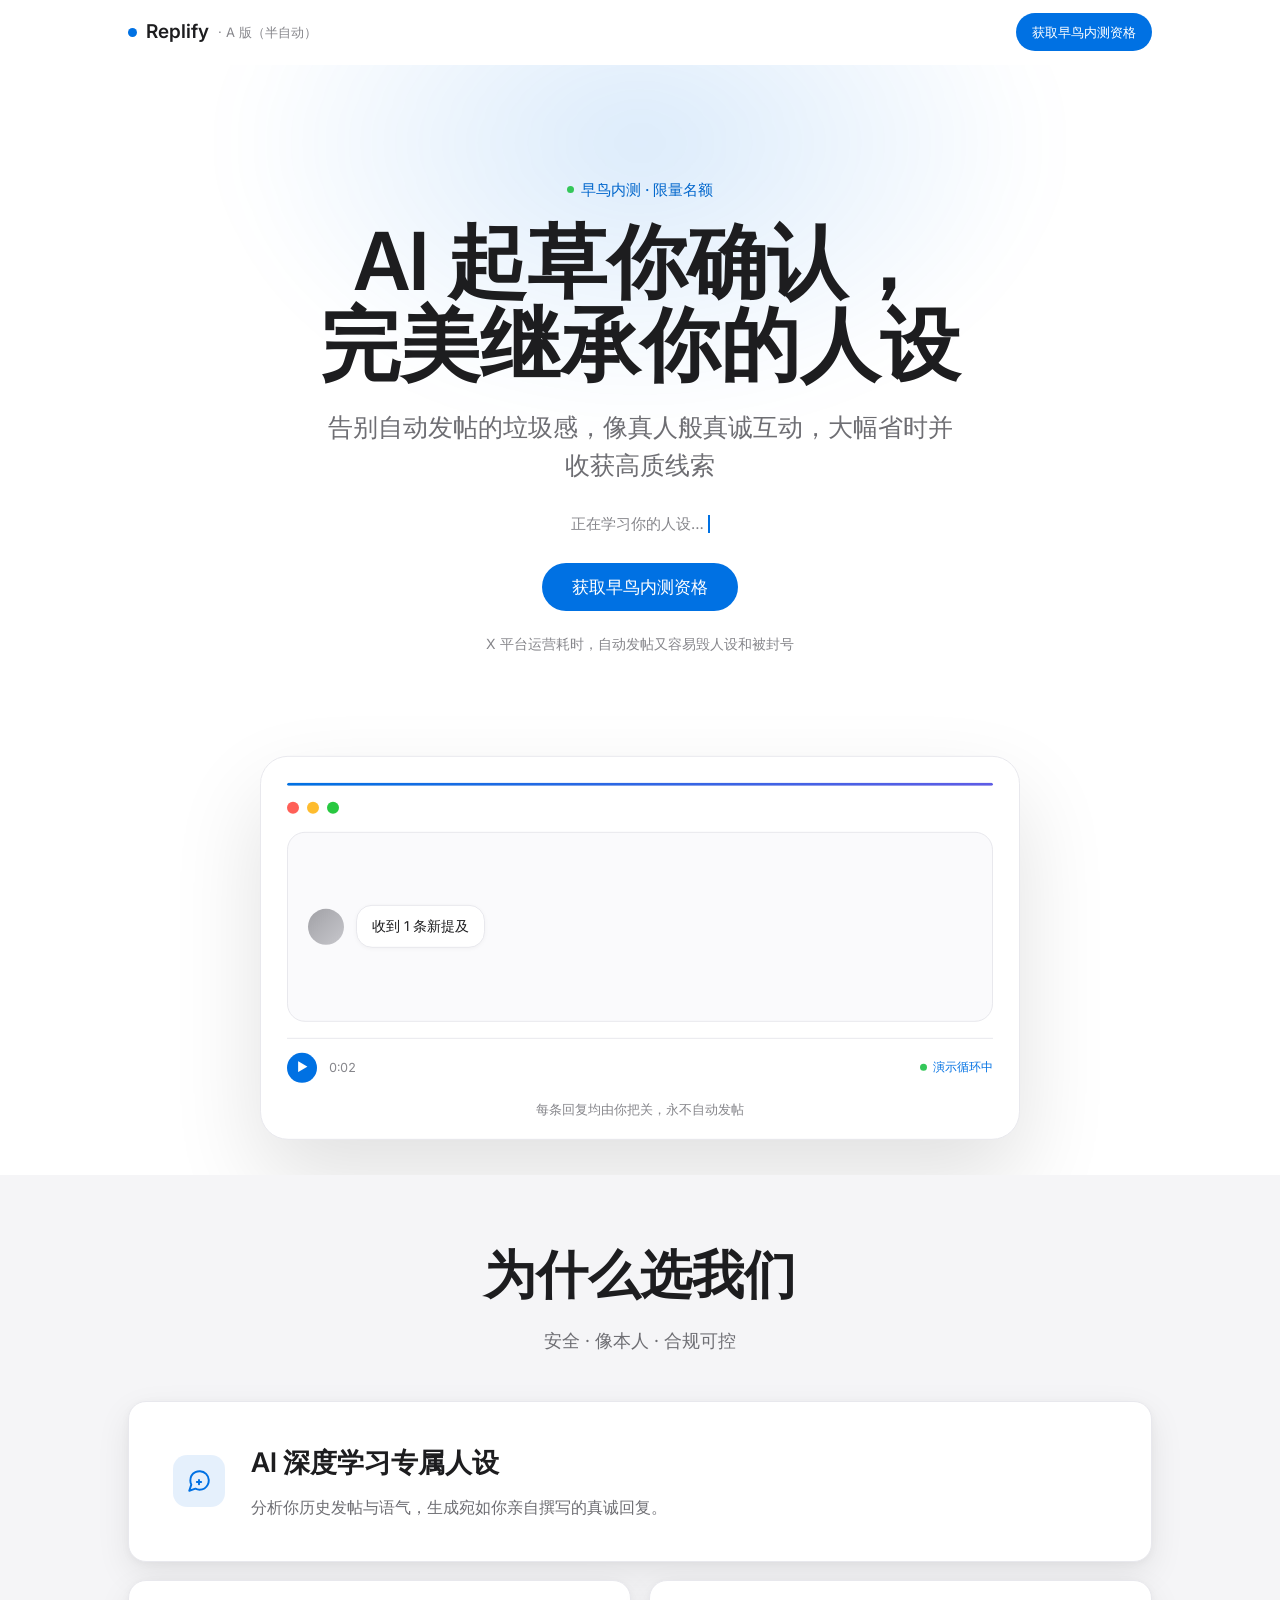
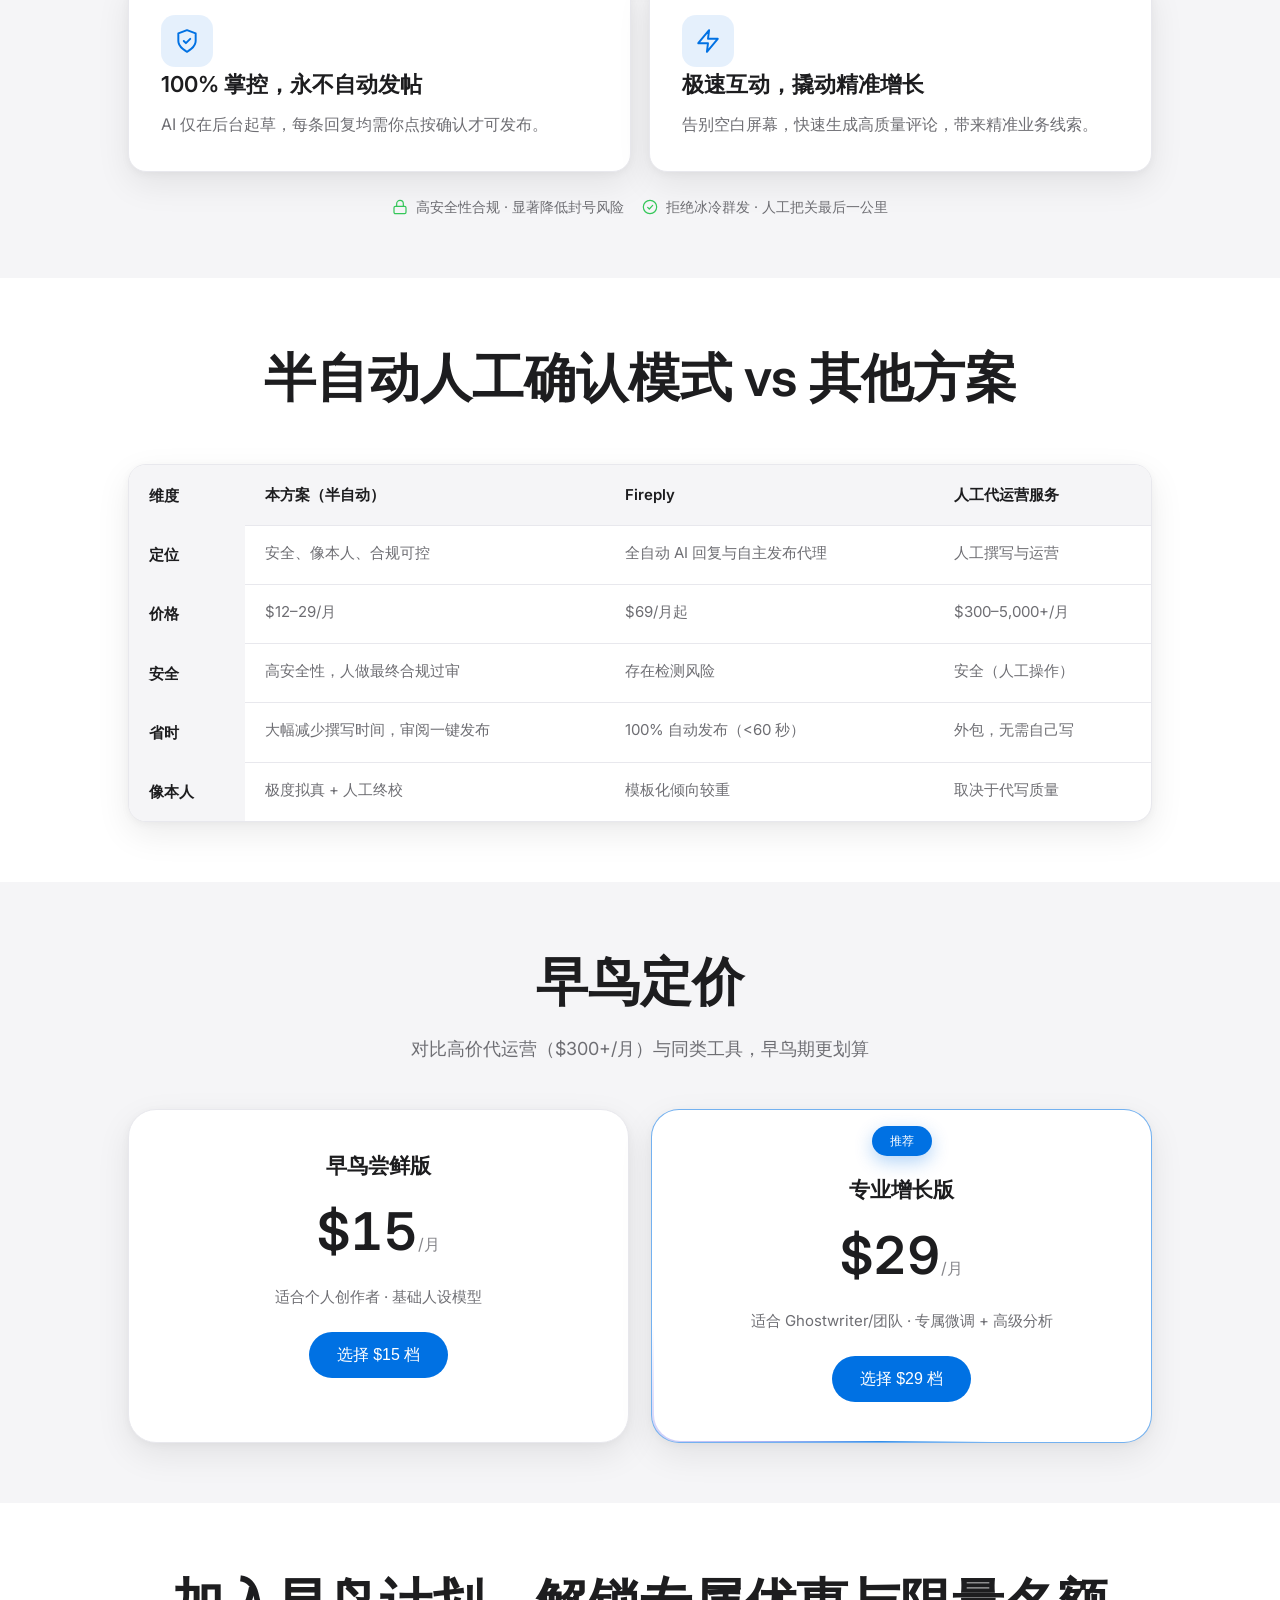
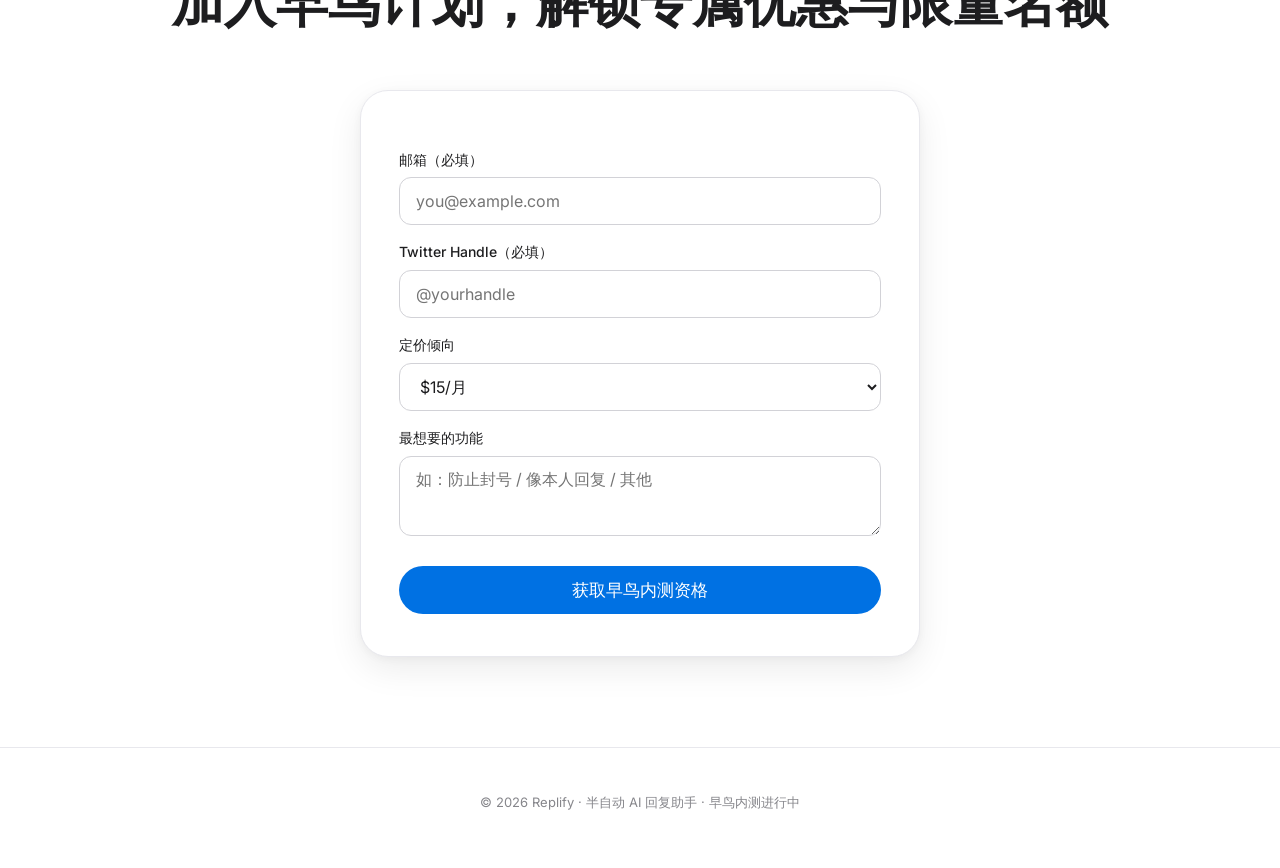
==== commit ab5fdcd5: "v12.1 修复卡片遮挡(GSAP clearProps+trust间距)+视频播放器式演示+hero光晕动效" ====
--- a/a/index.html
+++ b/a/index.html
@@ -39,6 +39,7 @@
     <!-- 产品演示（Apple 式居中大屏） -->
     <div class="demo-wrap">
       <div class="demo" role="group" aria-label="产品演示：AI 起草，你确认后发送">
+        <div class="demo-progress"><span></span></div>
         <div class="demo-head"><i style="background:#ff5f57"></i><i style="background:#febc2e"></i><i style="background:#28c840"></i></div>
         <div class="demo-stage">
           <div class="st st-0">
@@ -58,6 +59,11 @@
           <div class="st st-4">
             <div class="sent"><span class="ok-ring">✓</span> 已发送 · 每条回复均由你把关</div>
           </div>
+        </div>
+        <div class="demo-bar">
+          <span class="demo-play" aria-hidden="true">▶</span>
+          <span class="demo-time">0:00</span>
+          <span class="demo-live">演示循环中</span>
         </div>
         <p class="demo-note">每条回复均由你把关，永不自动发帖</p>
       </div>
--- a/style.css
+++ b/style.css
@@ -132,7 +132,7 @@
 .f-card h3 { font-size: 22px; margin-bottom: 10px; font-weight: 600; color: var(--ink); }
 .f-card.wide h3 { font-size: 27px; }
 .f-card p { color: var(--ink-dim); font-size: 16px; line-height: 1.65; }
-.trust { grid-column: span 12; display: flex; gap: 18px; flex-wrap: wrap; justify-content: center; }
+.trust { grid-column: span 12; display: flex; gap: 18px; flex-wrap: wrap; justify-content: center; margin-top: 24px; }
 .trust span { display: inline-flex; align-items: center; gap: 8px; color: var(--ink-dim); font-size: 14px; }
 .trust svg { width: 16px; height: 16px; color: var(--green); }
 
@@ -200,4 +200,19 @@
   *, *::before, *::after { animation-duration: .01ms !important; animation-iteration-count: 1 !important; transition-duration: .01ms !important; scroll-behavior: auto !important; }
   .cta-btn::after { display: none; }
   h1 .line { opacity: 1; transform: none; }
-}+}
+/* ========== v12.1 动态增强 ========== */
+/* hero 流动光晕（浅色 Apple 风，柔和蓝光） */
+.hero { position: relative; overflow: hidden; }
+.hero::before { content: ""; position: absolute; left: 50%; top: -20%; width: 900px; height: 600px; transform: translateX(-50%); background: radial-gradient(ellipse at center, rgba(0,113,227,.14), transparent 65%); filter: blur(30px); pointer-events: none; animation: heroGlow 9s ease-in-out infinite alternate; z-index: -1; }
+@keyframes heroGlow { from { opacity: .5; transform: translateX(-50%) scale(1); } to { opacity: 1; transform: translateX(-46%) scale(1.15); } }
+
+/* 视频播放器式演示：进度条 + 控件条 */
+.demo-progress { height: 3px; background: var(--line-soft); border-radius: 3px; margin-bottom: 16px; overflow: hidden; }
+.demo-progress span { display: block; height: 100%; width: 0; background: linear-gradient(90deg, var(--accent), #5e5ce6); border-radius: 3px; }
+.demo-bar { display: flex; align-items: center; gap: 12px; margin-top: 16px; padding-top: 14px; border-top: 1px solid var(--line-soft); }
+.demo-play { width: 30px; height: 30px; border-radius: 50%; background: var(--accent); color: #fff; display: inline-flex; align-items: center; justify-content: center; font-size: 12px; cursor: pointer; transition: background .2s, transform .2s var(--ease); }
+.demo-play:hover { background: var(--accent-hi); transform: scale(1.06); }
+.demo-time { font-size: 12.5px; color: var(--ink-faint); font-variant-numeric: tabular-nums; }
+.demo-live { margin-left: auto; font-size: 12px; color: var(--accent); font-weight: 500; display: inline-flex; align-items: center; gap: 6px; }
+.demo-live::before { content: ""; width: 7px; height: 7px; border-radius: 50%; background: var(--green); animation: livePulse 2s ease-in-out infinite; }
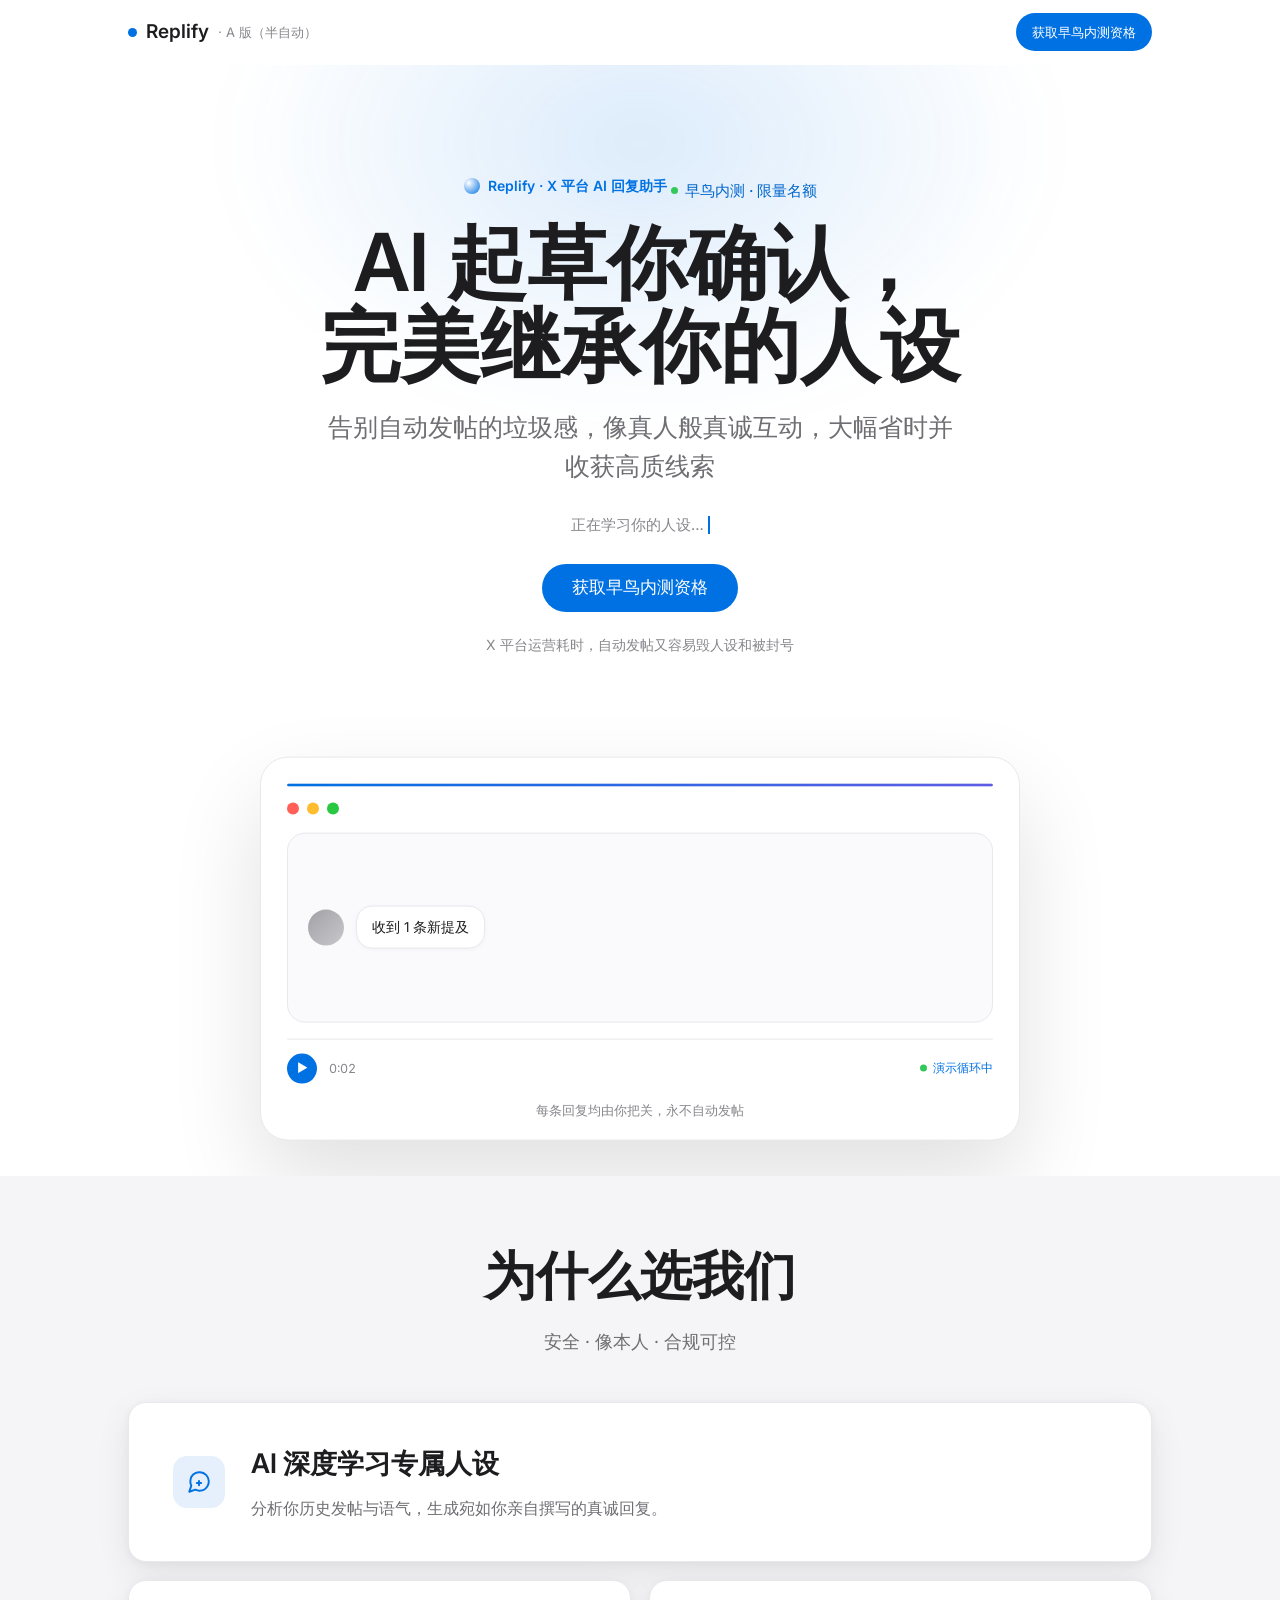
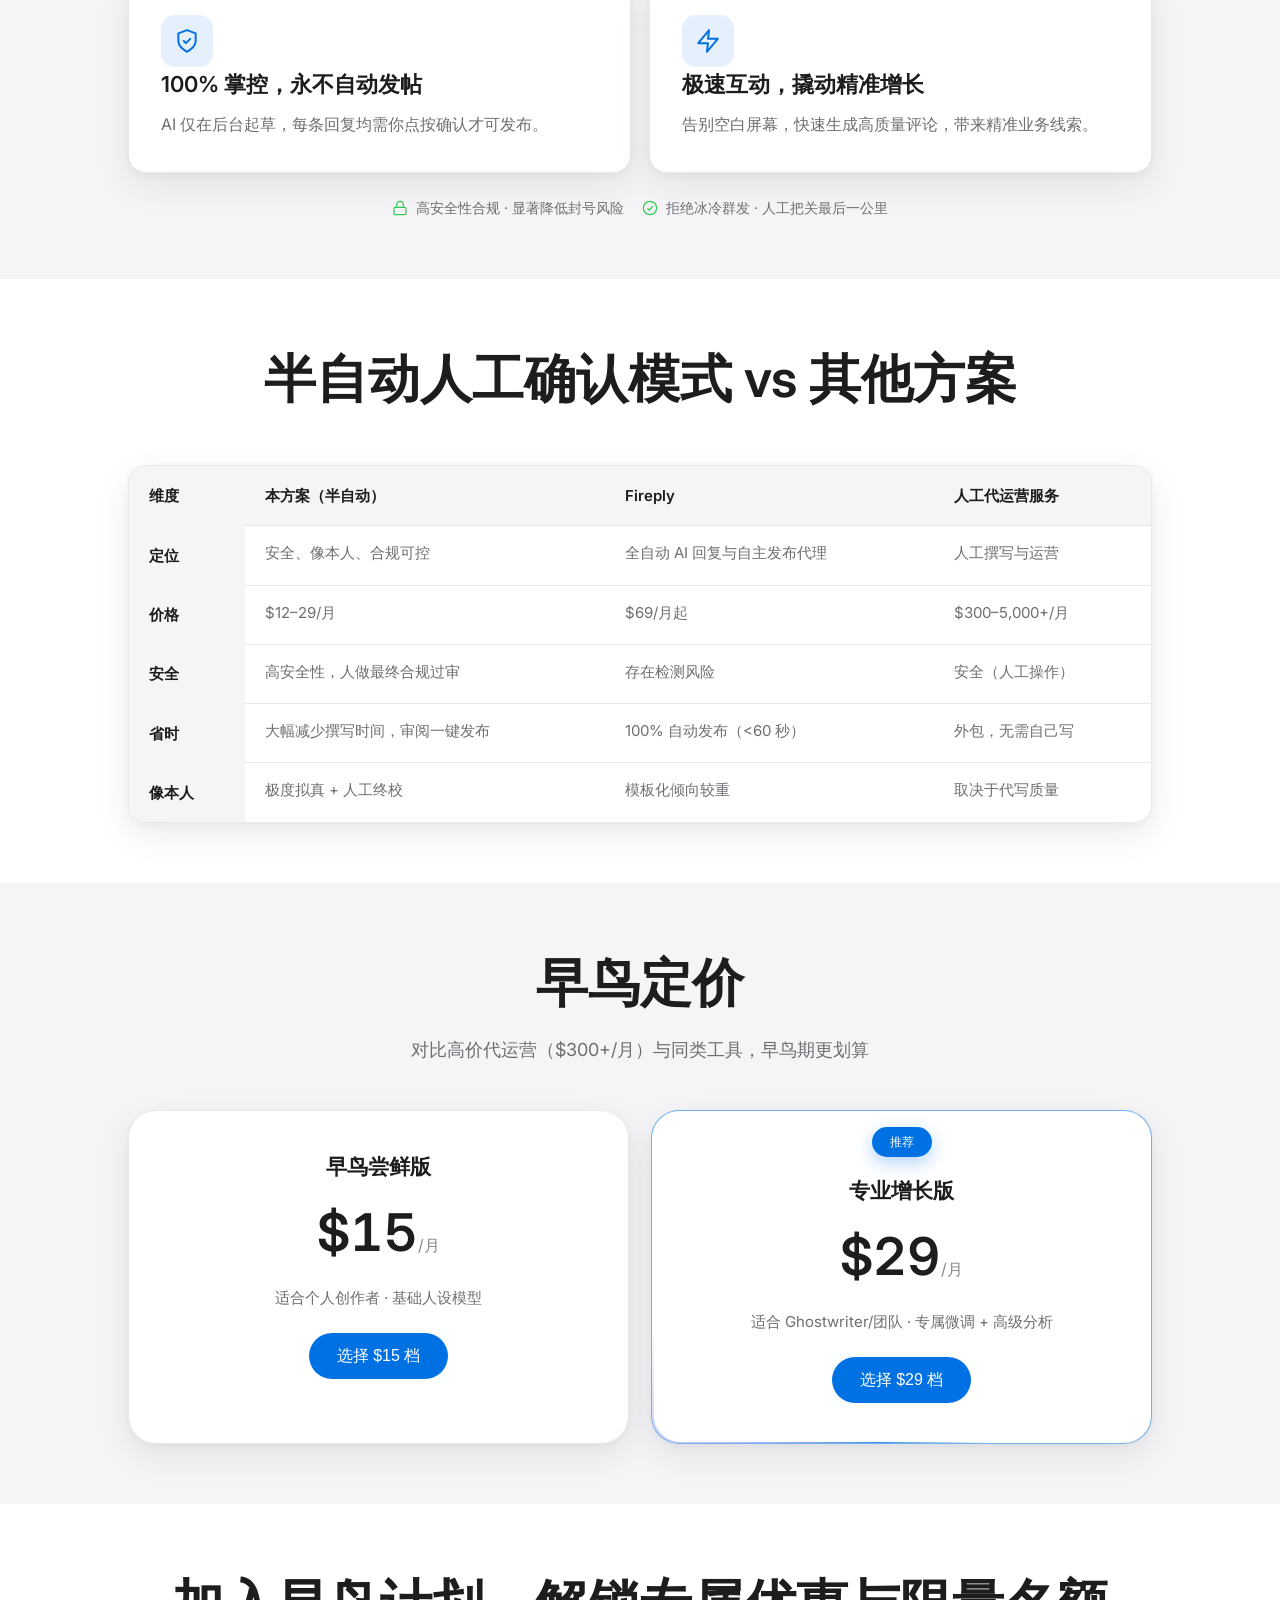
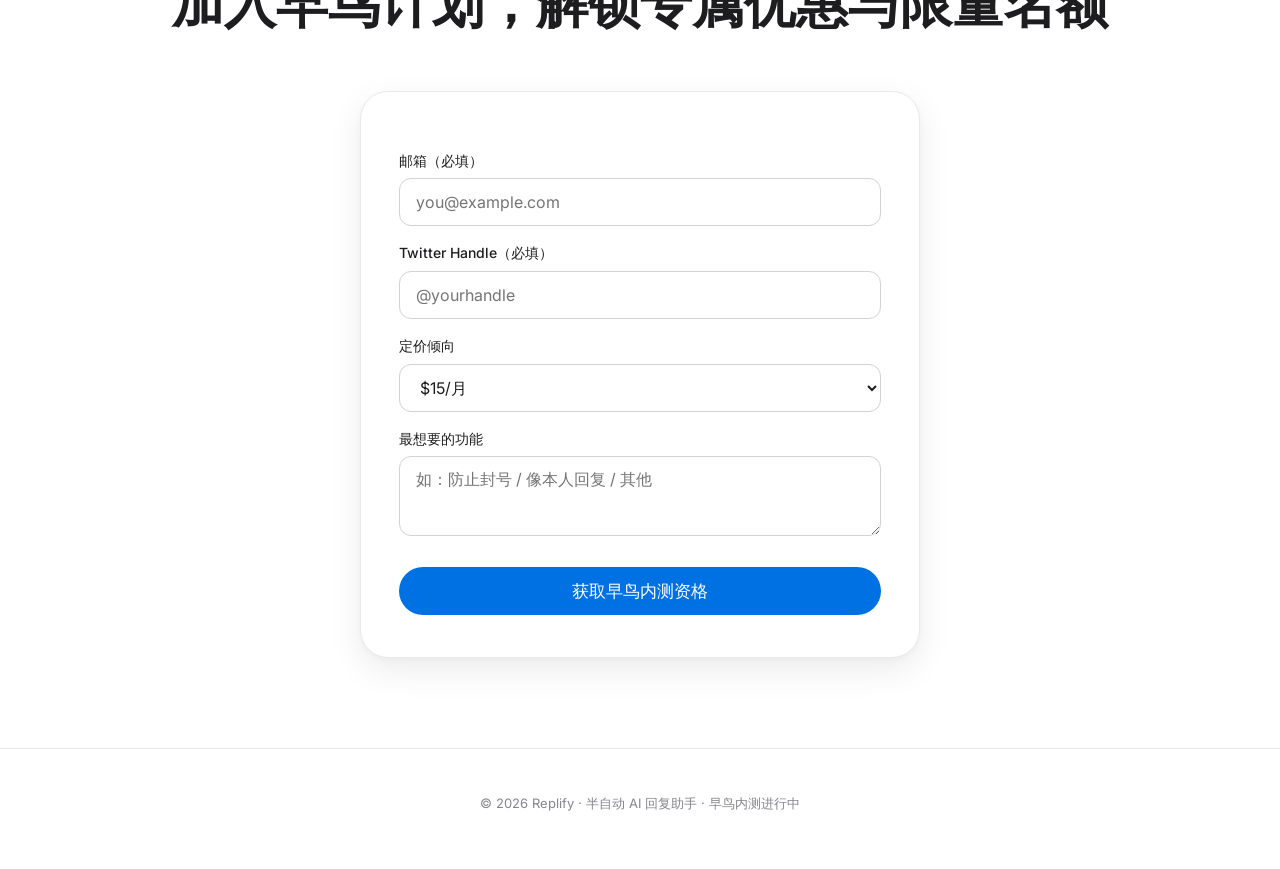
==== commit 3359607b: "v12.2 hero 首屏加产品定位标签: Replify·X平台AI回复助手（一眼看懂业务）" ====
--- a/a/index.html
+++ b/a/index.html
@@ -27,6 +27,7 @@
 <!-- Hero -->
 <section class="hero">
   <div class="container">
+    <div class="product-tag">Replify · X 平台 AI 回复助手</div>
     <span class="badge">早鸟内测 · 限量名额</span>
     <h1><span class="line">AI 起草你确认，</span><span class="line">完美继承你的人设</span></h1>
     <p class="sub">告别自动发帖的垃圾感，像真人般真诚互动，大幅省时并收获高质线索</p>
--- a/style.css
+++ b/style.css
@@ -215,4 +215,7 @@
 .demo-play:hover { background: var(--accent-hi); transform: scale(1.06); }
 .demo-time { font-size: 12.5px; color: var(--ink-faint); font-variant-numeric: tabular-nums; }
 .demo-live { margin-left: auto; font-size: 12px; color: var(--accent); font-weight: 500; display: inline-flex; align-items: center; gap: 6px; }
-.demo-live::before { content: ""; width: 7px; height: 7px; border-radius: 50%; background: var(--green); animation: livePulse 2s ease-in-out infinite; }+.demo-live::before { content: ""; width: 7px; height: 7px; border-radius: 50%; background: var(--green); animation: livePulse 2s ease-in-out infinite; }
+/* v12.2 产品定位标签（首屏一眼看懂做什么） */
+.product-tag { display: inline-flex; align-items: center; gap: 8px; font-size: 14px; font-weight: 600; color: var(--accent); margin-bottom: 14px; opacity: 0; animation: riseIn .9s var(--ease) .05s forwards; }
+.product-tag::before { content: ""; width: 16px; height: 16px; border-radius: 50%; background: radial-gradient(circle at 30% 30%, #fff, var(--accent)); }
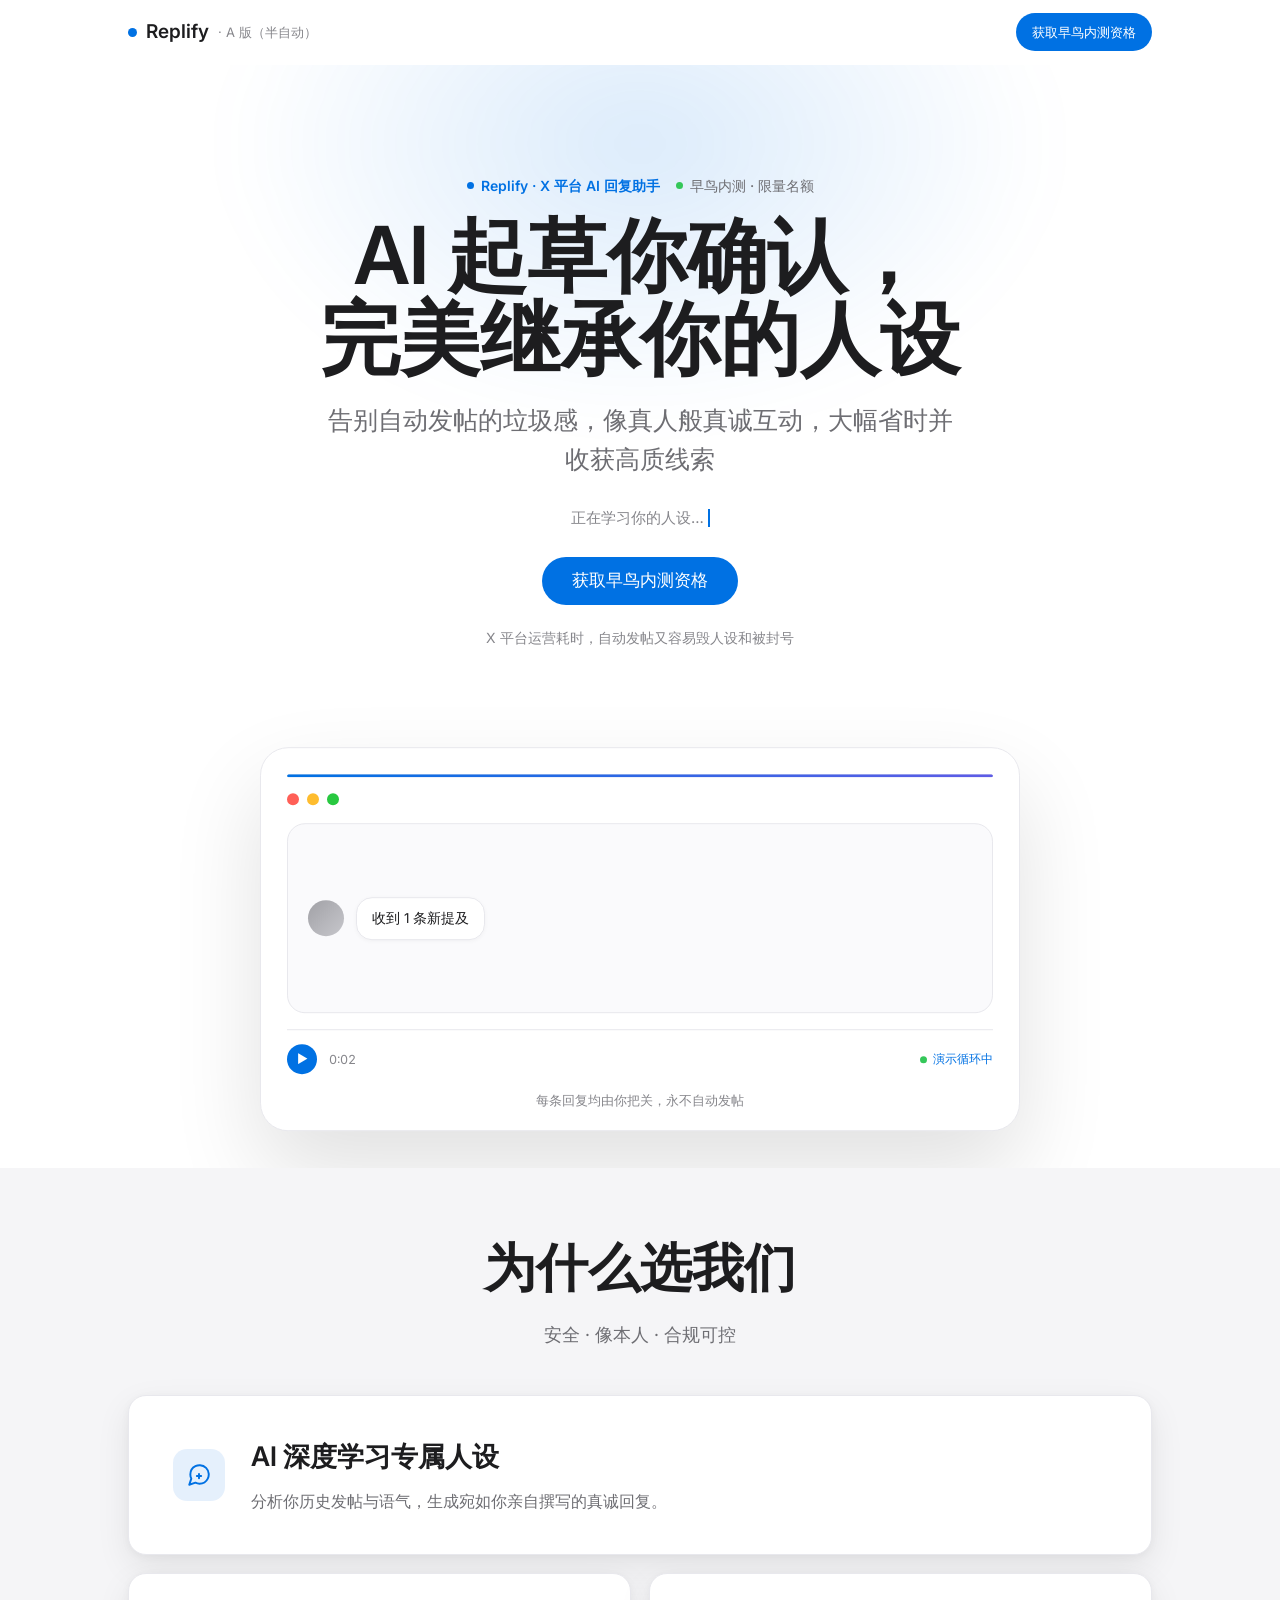
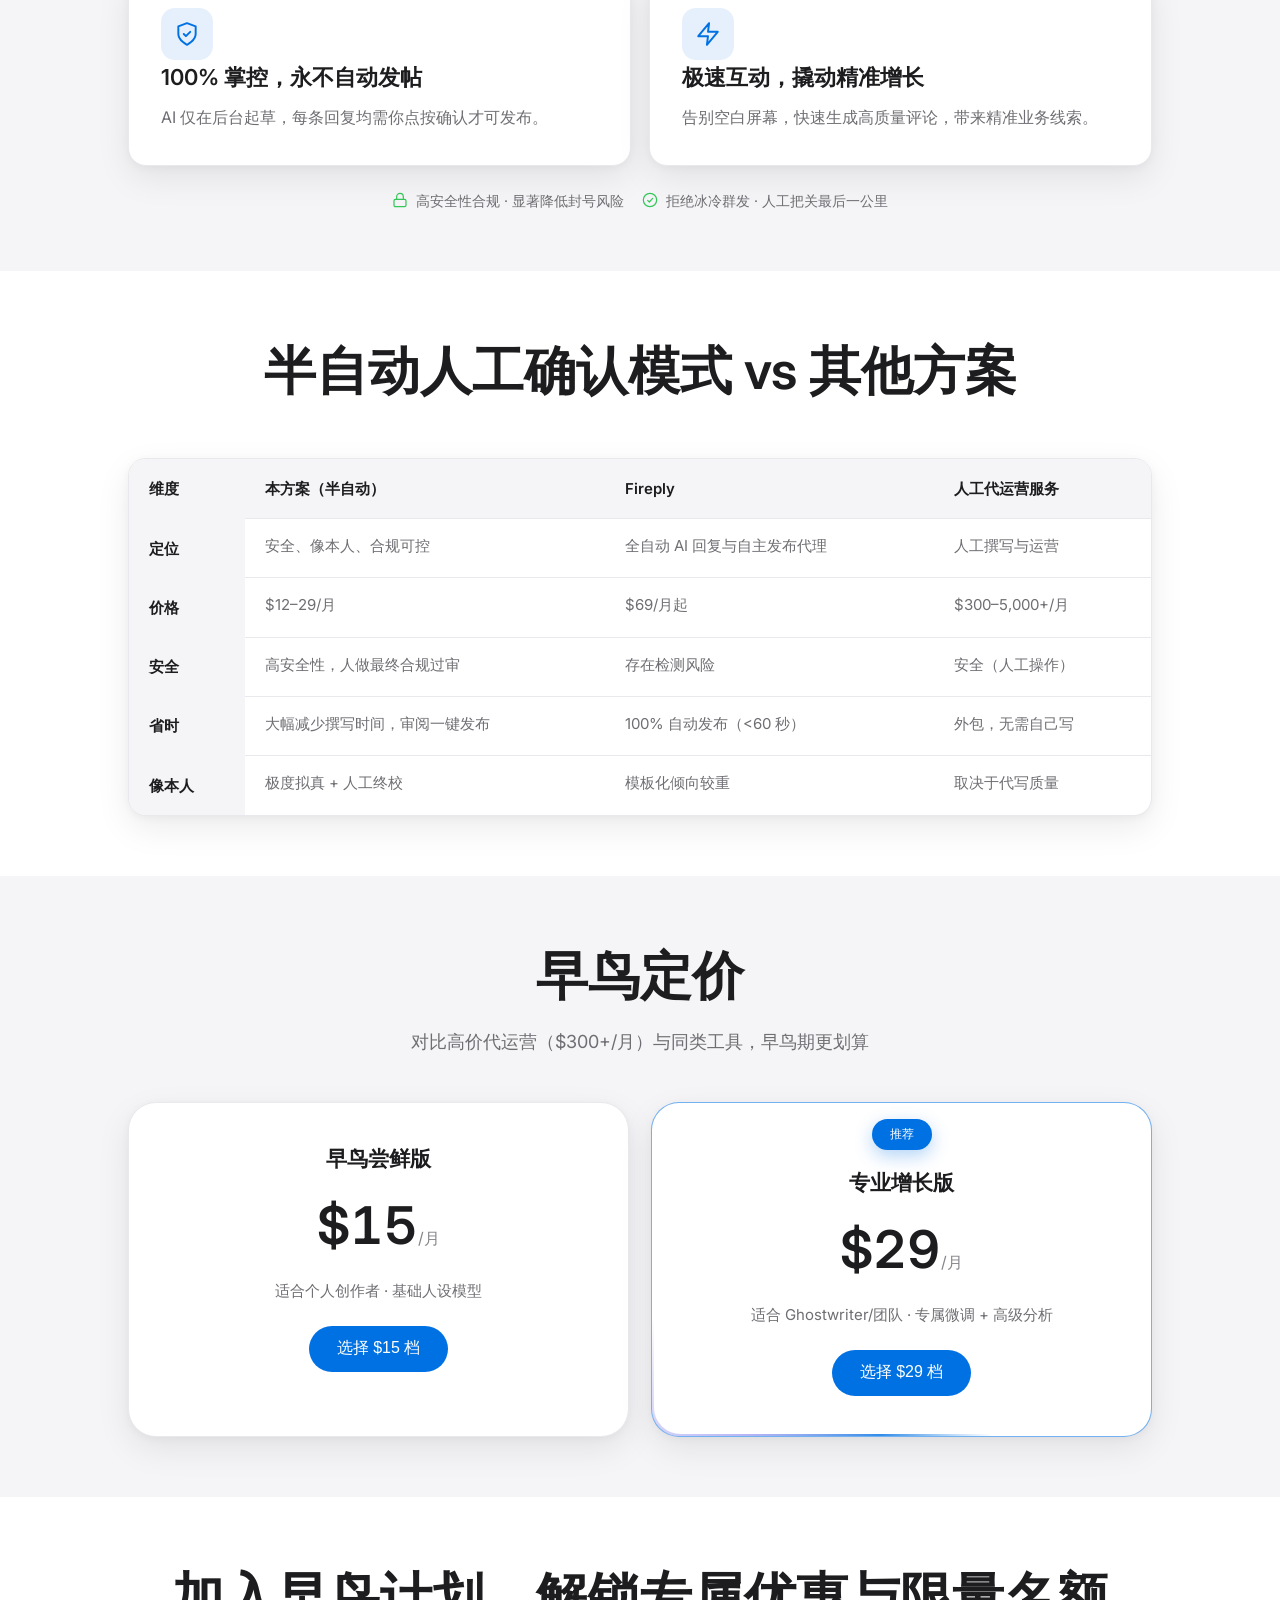
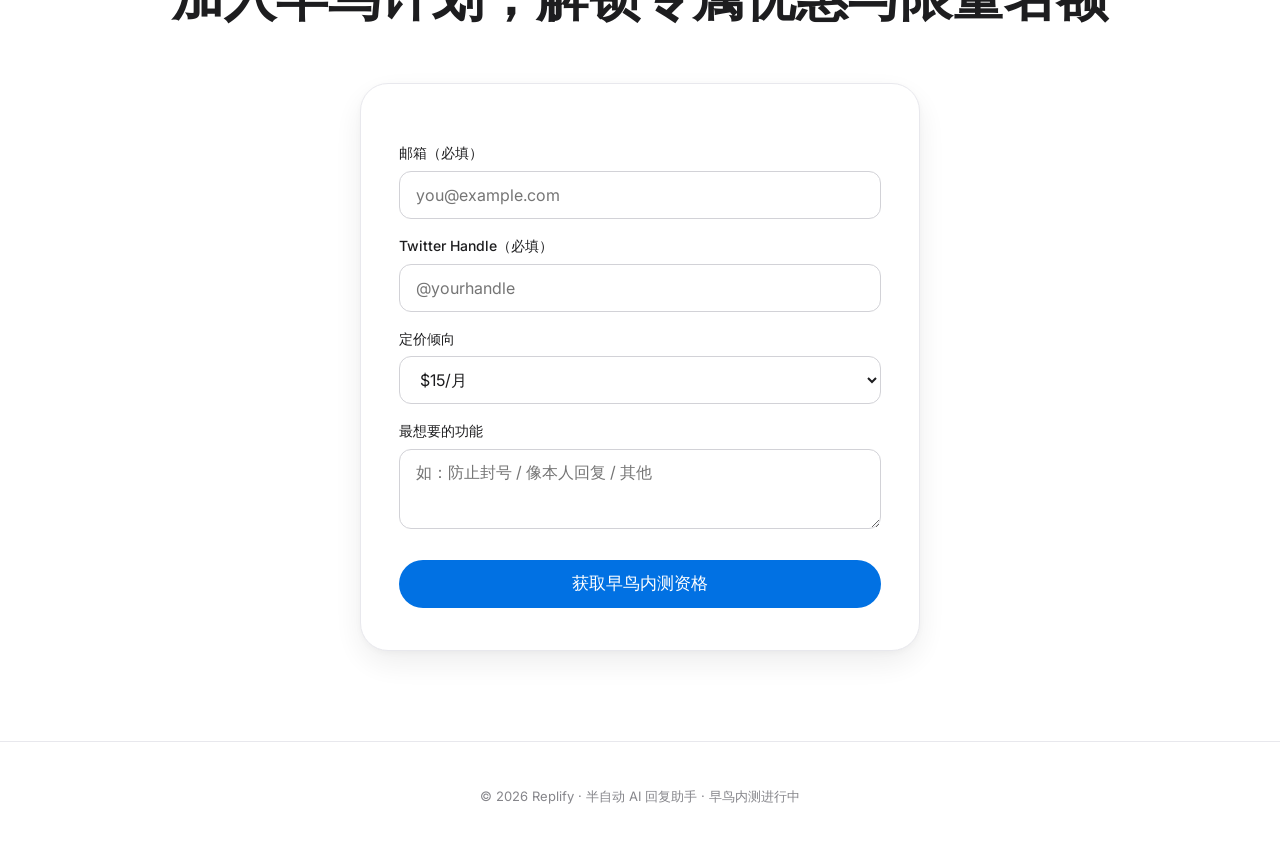
==== commit f3557270: "v12.3 hero标签统一一行: product-tag+badge 同行同字号同间距" ====
--- a/a/index.html
+++ b/a/index.html
@@ -27,8 +27,12 @@
 <!-- Hero -->
 <section class="hero">
   <div class="container">
-    <div class="product-tag">Replify · X 平台 AI 回复助手</div>
-    <span class="badge">早鸟内测 · 限量名额</span>
+
+
+    <div class="hero-tags">
+      <span class="product-tag">Replify · X 平台 AI 回复助手</span>
+      <span class="badge">早鸟内测 · 限量名额</span>
+    </div>
     <h1><span class="line">AI 起草你确认，</span><span class="line">完美继承你的人设</span></h1>
     <p class="sub">告别自动发帖的垃圾感，像真人般真诚互动，大幅省时并收获高质线索</p>
     <div class="process-line" aria-hidden="true"><span class="type-text" data-phrases="正在学习你的人设…,起草回复中…,生成真诚互动…"></span><span class="type-caret"></span></div>
--- a/style.css
+++ b/style.css
@@ -216,6 +216,9 @@
 .demo-time { font-size: 12.5px; color: var(--ink-faint); font-variant-numeric: tabular-nums; }
 .demo-live { margin-left: auto; font-size: 12px; color: var(--accent); font-weight: 500; display: inline-flex; align-items: center; gap: 6px; }
 .demo-live::before { content: ""; width: 7px; height: 7px; border-radius: 50%; background: var(--green); animation: livePulse 2s ease-in-out infinite; }
-/* v12.2 产品定位标签（首屏一眼看懂做什么） */
-.product-tag { display: inline-flex; align-items: center; gap: 8px; font-size: 14px; font-weight: 600; color: var(--accent); margin-bottom: 14px; opacity: 0; animation: riseIn .9s var(--ease) .05s forwards; }
-.product-tag::before { content: ""; width: 16px; height: 16px; border-radius: 50%; background: radial-gradient(circle at 30% 30%, #fff, var(--accent)); }+/* v12.3 首屏标签行：统一同一行 */
+.hero-tags { display: flex; align-items: center; justify-content: center; gap: 16px; flex-wrap: wrap; margin-bottom: 16px; }
+.product-tag, .badge { margin-bottom: 0; display: inline-flex; align-items: center; gap: 7px; font-size: 14px; }
+.product-tag { font-weight: 600; color: var(--accent); opacity: 0; animation: riseIn .9s var(--ease) .05s forwards; }
+.product-tag::before { content: ""; width: 7px; height: 7px; border-radius: 50%; background: var(--accent); }
+.badge { font-weight: 500; color: var(--ink-dim); opacity: 0; animation: riseIn .9s var(--ease) .05s forwards; }
